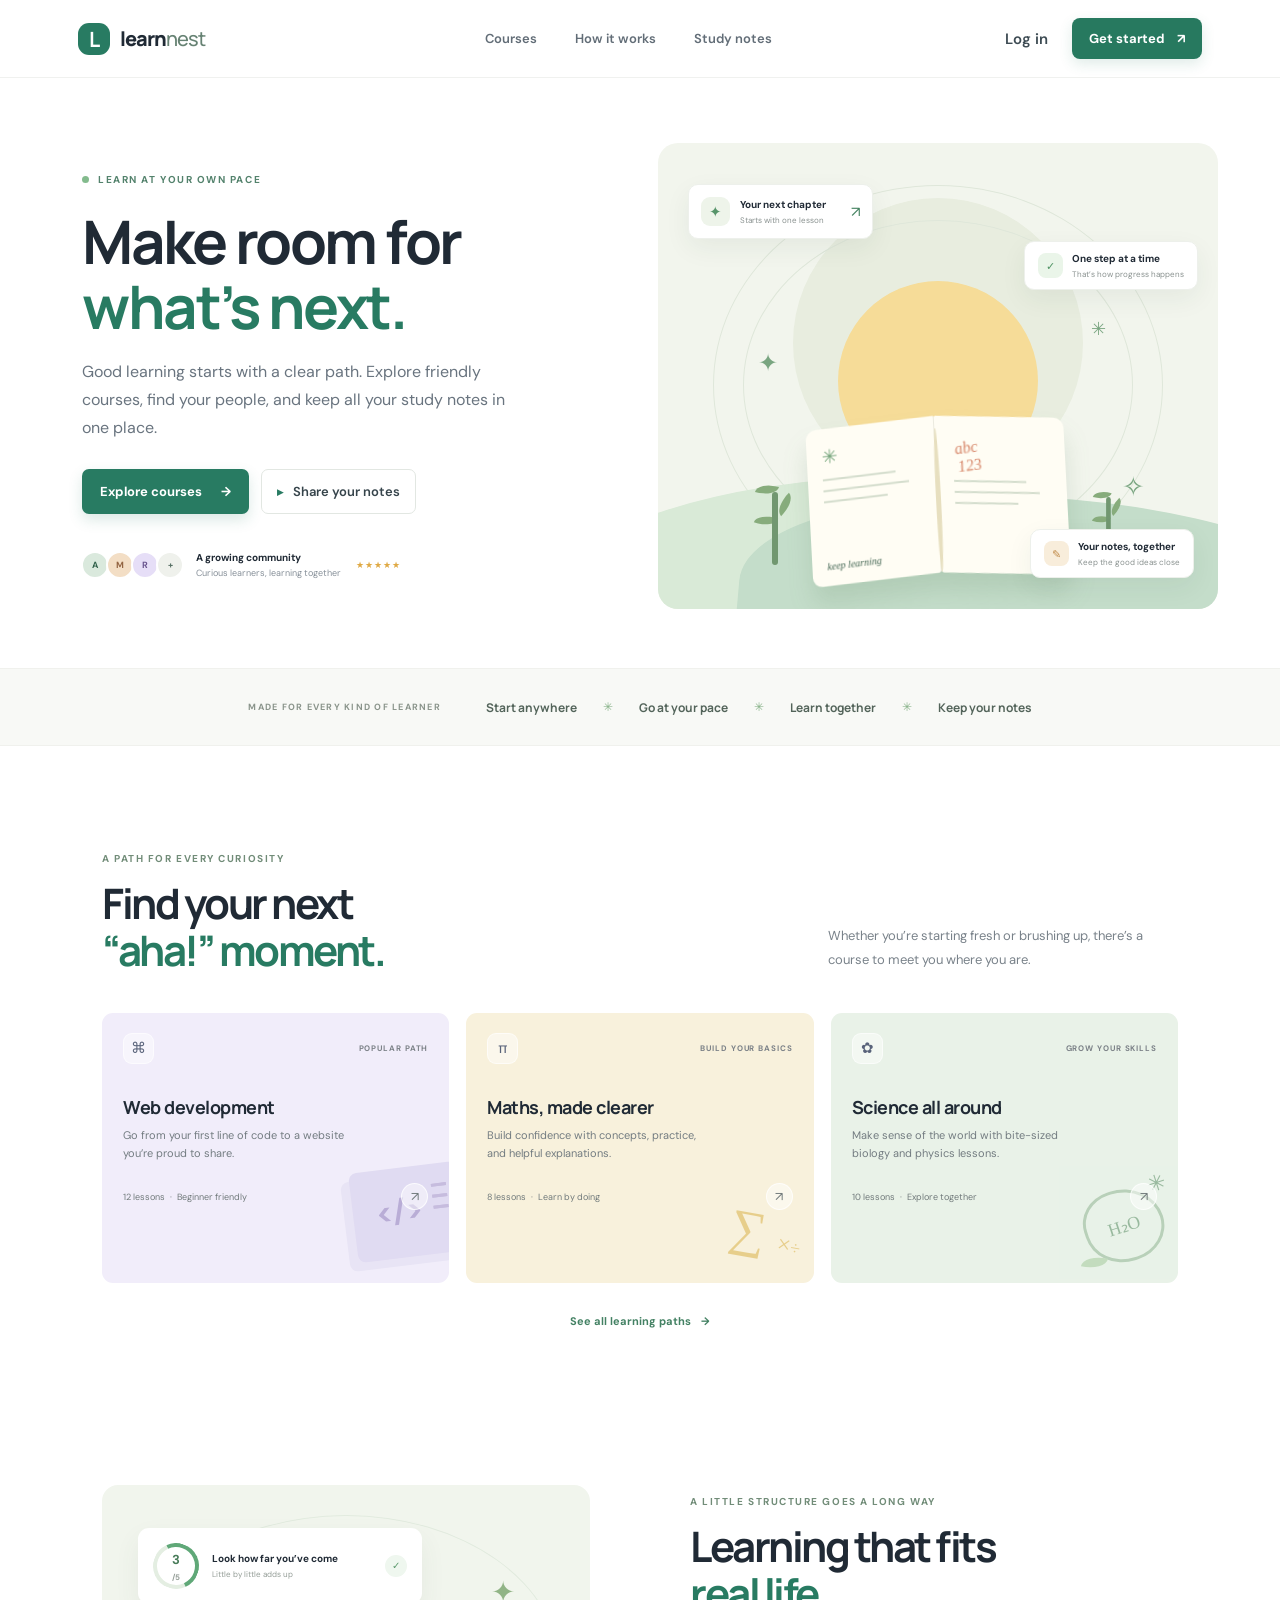
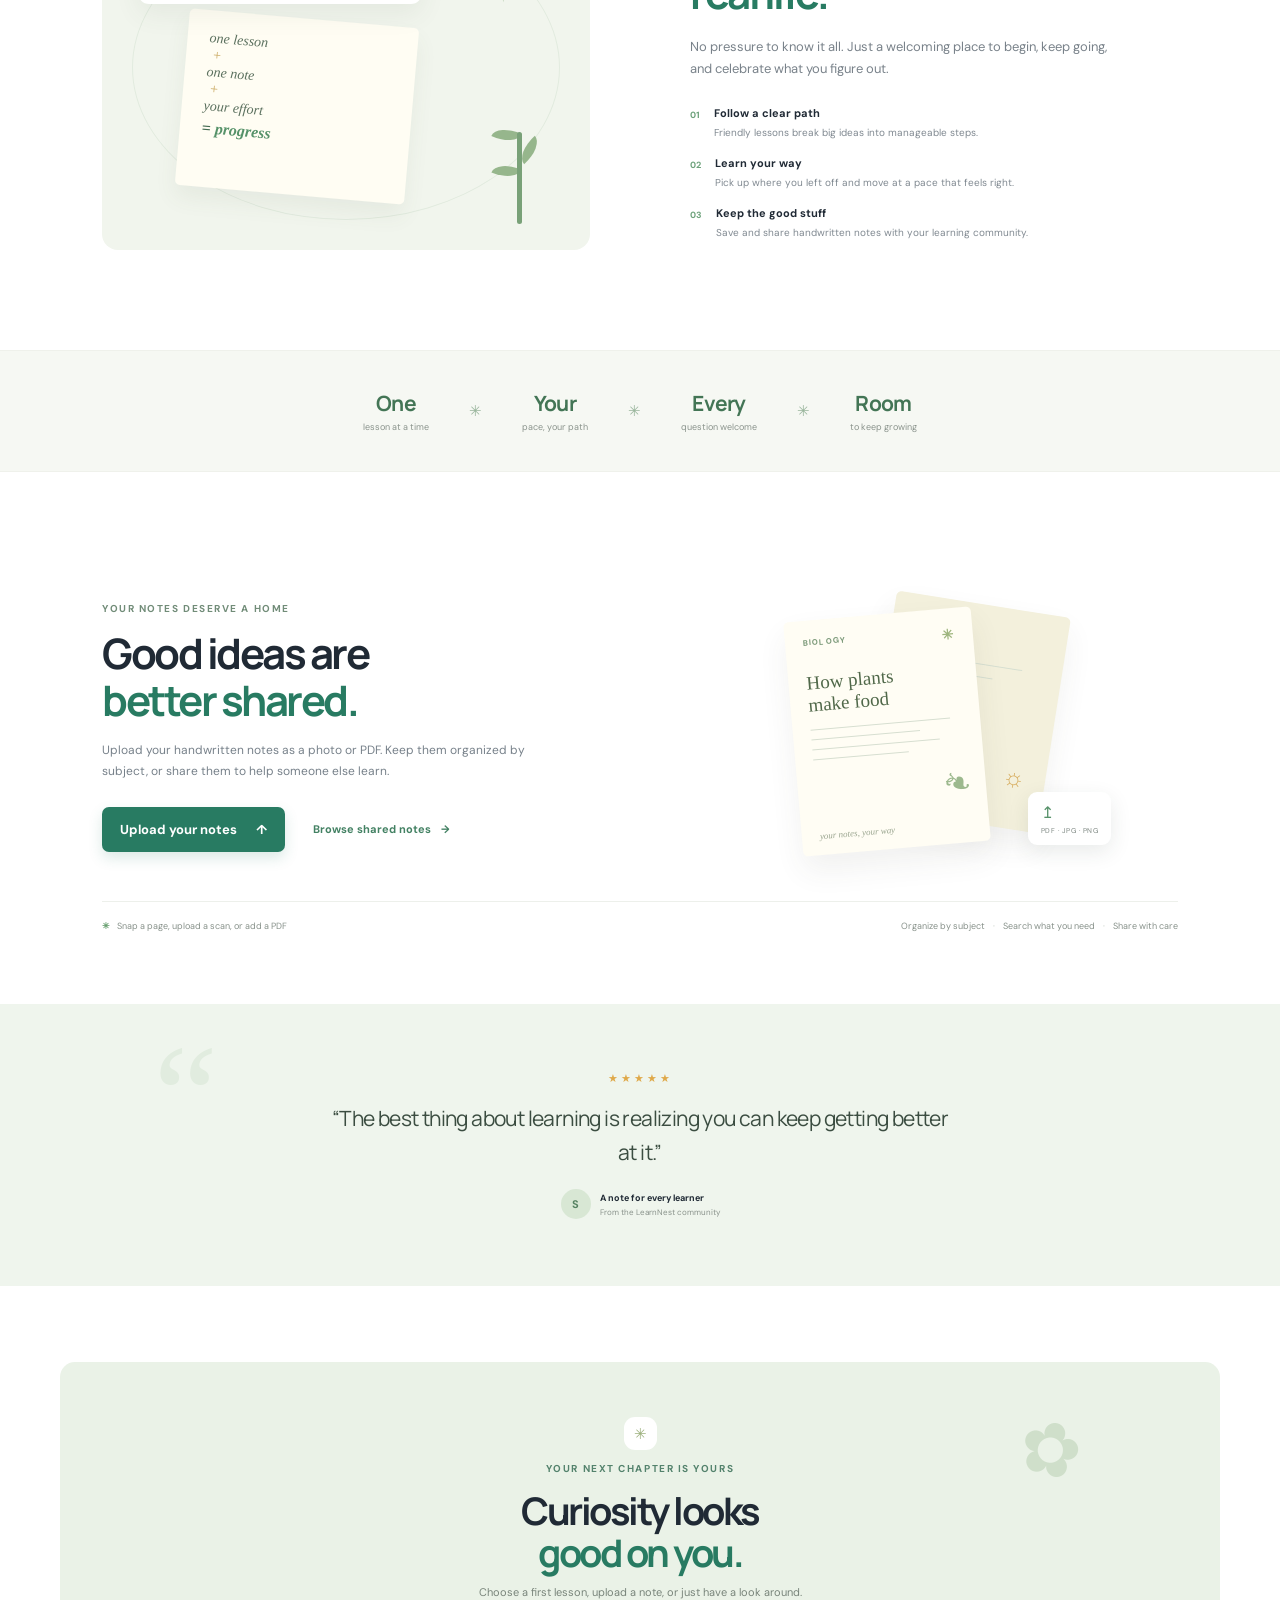
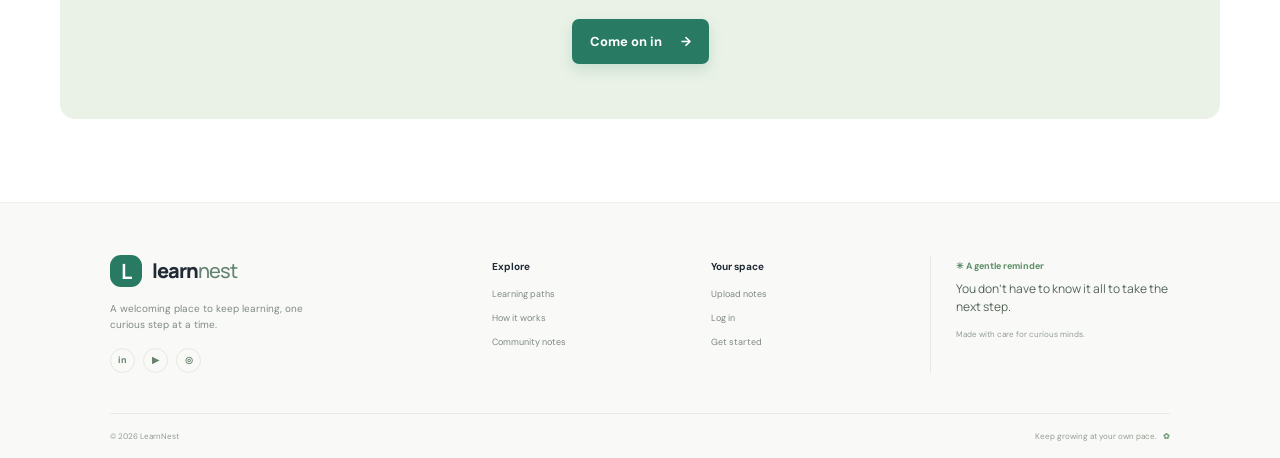
==== index.html @ e084e0d1 "Add index.html for LearnNest" ====
<!doctype html>
<html lang="en">
<head><meta charset="utf-8"><meta name="viewport" content="width=device-width, initial-scale=1"><meta name="theme-color" content="#ffffff"><title>LearnNest — Learn something new, every day</title><meta name="description" content="Explore courses, learn at your own pace, and share your handwritten study notes with LearnNest."><link rel="preconnect" href="https://fonts.googleapis.com"><link rel="preconnect" href="https://fonts.gstatic.com" crossorigin><link href="https://fonts.googleapis.com/css2?family=DM+Sans:wght@400;500;600;700&family=Manrope:wght@400;500;600;700;800&display=swap" rel="stylesheet"><link rel="stylesheet" href="styles.css"></head>
<body>
<header class="site-header"><a href="#home" class="brand"><span class="brand-mark">L</span><span>learn<span class="brand-light">nest</span></span></a><nav class="main-nav" id="mainNav"><a href="#courses">Courses</a><a href="#how">How it works</a><a href="#notes">Study notes</a></nav><div class="header-actions"><button class="login-button" id="loginButton">Log in</button><button class="small-primary" id="signupButton">Get started <span>↗</span></button><button class="menu-toggle" id="menuToggle" aria-label="Open navigation">☰</button></div></header>
<main id="home"><section class="hero"><div class="hero-copy"><div class="eyebrow"><span class="eyebrow-dot"></span> LEARN AT YOUR OWN PACE</div><h1>Make room for<br><span>what’s next.</span></h1><p class="hero-description">Good learning starts with a clear path. Explore friendly courses, find your people, and keep all your study notes in one place.</p><div class="hero-actions"><a href="#courses" class="primary-button">Explore courses <span>→</span></a><button class="outline-button" id="heroNotesButton"><span class="play-icon">▸</span> Share your notes</button></div><div class="hero-proof"><div class="avatar-stack"><span>A</span><span>M</span><span>R</span><span>+</span></div><div><b>A growing community</b><small>Curious learners, learning together</small></div><span class="proof-stars">★★★★★</span></div></div><div class="hero-visual"><div class="visual-glow"></div><div class="hero-orbit orbit-a"></div><div class="hero-orbit orbit-b"></div><div class="hero-caption"><span class="caption-icon">✦</span><span><b>Your next chapter</b><small>Starts with one lesson</small></span><i>↗</i></div><div class="floating-note note-top"><span class="note-check">✓</span><span><b>One step at a time</b><small>That’s how progress happens</small></span></div><div class="floating-note note-bottom"><span class="note-emoji">✎</span><span><b>Your notes, together</b><small>Keep the good ideas close</small></span></div><div class="hero-illustration"><div class="sun-disc"></div><div class="hill hill-back"></div><div class="hill hill-front"></div><div class="plant plant-left"><i></i><i></i><i></i><b></b></div><div class="plant plant-right"><i></i><i></i><i></i><b></b></div><div class="open-book"><div class="book-page left-page"><span class="book-mark">✳</span><i></i><i></i><i></i><small>keep learning</small></div><div class="book-page right-page"><span class="book-scribble">abc<br>123</span><i></i><i></i><i></i></div><div class="book-spine"></div></div><span class="sparkle sparkle-a">✦</span><span class="sparkle sparkle-b">✳</span><span class="sparkle sparkle-c">✧</span></div></div></section>
<section class="trust-strip"><span>MADE FOR EVERY KIND OF LEARNER</span><div><b>Start anywhere</b><i>✳</i><b>Go at your pace</b><i>✳</i><b>Learn together</b><i>✳</i><b>Keep your notes</b></div></section>
<section class="section courses-section" id="courses"><div class="section-intro"><div><div class="eyebrow section-eyebrow">A PATH FOR EVERY CURIOSITY</div><h2>Find your next<br><span>“aha!” moment.</span></h2></div><p>Whether you’re starting fresh or brushing up, there’s a course to meet you where you are.</p></div><div class="course-grid"><article class="course-card course-lilac"><div class="course-top"><span class="course-icon">⌘</span><span class="course-tag">POPULAR PATH</span></div><h3>Web development</h3><p>Go from your first line of code to a website you’re proud to share.</p><div class="course-bottom"><span>12 lessons <i>·</i> Beginner friendly</span><a href="#courses" data-course-open="web" aria-label="Open web development course">↗</a></div><div class="course-art art-code"><span>&lt;/&gt;</span><i></i><i></i></div></article><article class="course-card course-yellow"><div class="course-top"><span class="course-icon">π</span><span class="course-tag">BUILD YOUR BASICS</span></div><h3>Maths, made clearer</h3><p>Build confidence with concepts, practice, and helpful explanations.</p><div class="course-bottom"><span>8 lessons <i>·</i> Learn by doing</span><a href="#courses" data-course-open="math" aria-label="Open mathematics course">↗</a></div><div class="course-art art-math">∑ <span>×</span><i>÷</i></div></article><article class="course-card course-green"><div class="course-top"><span class="course-icon">✿</span><span class="course-tag">GROW YOUR SKILLS</span></div><h3>Science all around</h3><p>Make sense of the world with bite-sized biology and physics lessons.</p><div class="course-bottom"><span>10 lessons <i>·</i> Explore together</span><a href="#courses" data-course-open="science" aria-label="Open science course">↗</a></div><div class="course-art art-science"><span>H₂O</span><i>✳</i><b></b></div></article></div><div class="center-link"><a href="#notes">See all learning paths <span>→</span></a></div></section>
<section class="benefits-section" id="how"><div class="benefits-visual"><div class="benefit-card"><div class="progress-ring"><span>3<small>/5</small></span></div><div><b>Look how far you’ve come</b><small>Little by little adds up</small></div><span class="tiny-check">✓</span></div><div class="benefits-paper"><span>one lesson</span><i>+</i><span>one note</span><i>+</i><span>your effort</span><b>= <em>progress</em></b></div><span class="benefits-spark">✦</span><div class="benefits-plant"><i></i><i></i><i></i><b></b></div></div><div class="benefits-copy"><div class="eyebrow section-eyebrow">A LITTLE STRUCTURE GOES A LONG WAY</div><h2>Learning that fits<br><span>real life.</span></h2><p class="benefits-lede">No pressure to know it all. Just a welcoming place to begin, keep going, and celebrate what you figure out.</p><div class="benefit-list"><div><span>01</span><p><b>Follow a clear path</b><small>Friendly lessons break big ideas into manageable steps.</small></p></div><div><span>02</span><p><b>Learn your way</b><small>Pick up where you left off and move at a pace that feels right.</small></p></div><div><span>03</span><p><b>Keep the good stuff</b><small>Save and share handwritten notes with your learning community.</small></p></div></div></div></section>
<section class="stats-band"><div><strong>One</strong><span>lesson at a time</span></div><i>✳</i><div><strong>Your</strong><span>pace, your path</span></div><i>✳</i><div><strong>Every</strong><span>question welcome</span></div><i>✳</i><div><strong>Room</strong><span>to keep growing</span></div></section>
<section class="notes-section section" id="notes"><div class="notes-intro"><div><div class="eyebrow section-eyebrow">YOUR NOTES DESERVE A HOME</div><h2>Good ideas are<br><span>better shared.</span></h2><p>Upload your handwritten notes as a photo or PDF. Keep them organized by subject, or share them to help someone else learn.</p><div class="notes-actions"><button class="primary-button" id="uploadButton">Upload your notes <span>↑</span></button><button class="quiet-link" id="browseNotes">Browse shared notes <span>→</span></button></div></div><div class="notes-stack"><div class="paper paper-back"><span>physics</span><div class="scribble-lines"></div><span class="paper-doodle">☼</span></div><div class="paper paper-front"><span class="paper-subject">BIOLOGY <i>✳</i></span><h4>How plants<br>make food</h4><div class="handwritten-lines"><i></i><i></i><i></i><i></i></div><div class="leaf-doodle">❧</div><small>your notes, your way</small></div><span class="upload-badge">↥<small>PDF · JPG · PNG</small></span></div></div><div class="notes-bottom"><span><b>✳</b> Snap a page, upload a scan, or add a PDF</span><span>Organize by subject <i>·</i> Search what you need <i>·</i> Share with care</span></div></section>
<section class="quote-section"><div class="quote-stars">★★★★★</div><blockquote>“The best thing about learning is realizing you can keep getting better at it.”</blockquote><div class="quote-by"><span class="quote-avatar">S</span><span><b>A note for every learner</b><small>From the LearnNest community</small></span></div><span class="quote-decoration">“</span></section>
<section class="final-cta"><div class="cta-sun">✳</div><div class="eyebrow">YOUR NEXT CHAPTER IS YOURS</div><h2>Curiosity looks<br><span>good on you.</span></h2><p>Choose a first lesson, upload a note, or just have a look around.</p><button class="primary-button" id="ctaSignup">Come on in <span>→</span></button><div class="cta-doodle">✿</div></section></main>
<footer class="site-footer"><div class="footer-main"><div class="footer-brand"><a href="#home" class="brand"><span class="brand-mark">L</span><span>learn<span class="brand-light">nest</span></span></a><p>A welcoming place to keep learning, one curious step at a time.</p><div class="social-row"><a href="#home">in</a><a href="#home">▶</a><a href="#home">◎</a></div></div><div class="footer-col"><b>Explore</b><a href="#courses">Learning paths</a><a href="#how">How it works</a><a href="#notes">Community notes</a></div><div class="footer-col"><b>Your space</b><a href="#notes" id="footerUpload">Upload notes</a><a href="#notes" id="footerLogin">Log in</a><a href="#courses">Get started</a></div><div class="footer-col footer-note"><span>✳ A gentle reminder</span><p>You don’t have to know it all to take the next step.</p><small>Made with care for curious minds.</small></div></div><div class="footer-bottom"><span>© 2026 LearnNest</span><span>Keep growing at your own pace. <b>✿</b></span></div></footer>
<div class="modal-backdrop hidden" id="modalBackdrop"><section class="modal" role="dialog" aria-modal="true" aria-labelledby="modalTitle"><button class="modal-close" id="modalClose" aria-label="Close">×</button><div id="modalBody"></div></section></div><div class="toast" id="toast" role="status"></div><input type="file" id="fileInput" accept="image/*,.pdf" multiple hidden><script src="config.js"></script><script type="module" src="app.js"></script>
</body></html>
---- styles.css ----
:root{--ink:#202a35;--muted:#6f7984;--green:#287b62;--green-dark:#1e614d;--mint:#e5f2e8;--paper:#f7f8f4;--line:#e9ece7;--lilac:#f0edfb;--yellow:#faf2d7;--font:'DM Sans',sans-serif;--display:'Manrope',sans-serif}*{box-sizing:border-box}html{scroll-behavior:smooth}body{margin:0;background:#fff;color:var(--ink);font-family:var(--font);font-size:15px;-webkit-font-smoothing:antialiased}button,a{font:inherit}button{cursor:pointer}a{color:inherit;text-decoration:none}.site-header{height:78px;display:flex;align-items:center;justify-content:space-between;padding:0 max(6.1vw,28px);border-bottom:1px solid #f0f1ef;background:#fff;position:sticky;top:0;z-index:20}.brand{display:inline-flex;align-items:center;gap:10px;font-family:var(--display);font-size:20px;font-weight:800;letter-spacing:-1px}.brand-mark{height:32px;width:32px;border-radius:11px;background:#287b62;color:#fff;display:grid;place-items:center;font-size:21px;font-weight:700}.brand-light{font-weight:500;color:#668273}.main-nav{display:flex;align-items:center;gap:38px;margin-left:58px}.main-nav a{font-size:13px;font-weight:600;color:#626d77;transition:.2s}.main-nav a:hover{color:var(--green)}.header-actions{display:flex;gap:12px;align-items:center}.login-button,.quiet-link{border:0;background:transparent;color:#3d4b53;font-weight:600;padding:10px 12px}.small-primary{border:0;border-radius:8px;background:#27795f;color:white;padding:12px 17px;font-size:13px;font-weight:700;box-shadow:0 5px 14px #24795f24}.small-primary span{margin-left:9px}.menu-toggle{display:none;border:0;background:none;font-size:22px;color:var(--ink)}.hero{max-width:1240px;margin:auto;min-height:590px;display:grid;grid-template-columns:1fr 1fr;align-items:center;padding:62px 42px 56px;gap:35px}.hero-copy{padding-left:20px}.eyebrow{font-size:10px;letter-spacing:1.55px;font-weight:700;color:#53826c;display:flex;align-items:center;gap:9px}.eyebrow-dot{width:7px;height:7px;background:#83bb8d;border-radius:50%}h1,h2,h3,h4,p{margin-top:0}h1,h2{font-family:var(--display);letter-spacing:-2.5px}h1{font-size:60px;line-height:1.08;font-weight:700;margin:23px 0 20px}h1 span,h2 span{color:var(--green)}.hero-description{max-width:440px;font-size:16px;line-height:1.75;color:#69747f;margin-bottom:27px}.hero-actions{display:flex;gap:12px;align-items:center}.primary-button{display:inline-flex;align-items:center;justify-content:center;gap:19px;border:0;border-radius:7px;padding:14px 18px;background:var(--green);color:white;font-size:13px;font-weight:700;box-shadow:0 6px 14px #287b622b;transition:.2s}.primary-button:hover,.small-primary:hover{background:var(--green-dark);transform:translateY(-1px)}.outline-button{display:inline-flex;align-items:center;gap:10px;padding:13px 15px;border-radius:7px;border:1px solid #e2e7e2;background:#fff;color:#36444b;font-size:13px;font-weight:600}.play-icon{font-size:12px;color:var(--green)}.hero-proof{display:flex;align-items:center;gap:12px;margin-top:37px}.avatar-stack{display:flex;padding-left:2px}.avatar-stack span{height:28px;width:28px;border-radius:50%;border:2px solid white;background:#dae9dd;color:#32624c;display:grid;place-items:center;margin-left:-3px;font-weight:700;font-size:9px}.avatar-stack span:nth-child(2){background:#f3dec5;color:#936442}.avatar-stack span:nth-child(3){background:#e6def7;color:#69548e}.avatar-stack span:nth-child(4){background:#eff1ec;color:#587165}.hero-proof b,.hero-proof small{display:block}.hero-proof b{font-size:10px}.hero-proof small{font-size:9px;color:#879099;margin-top:3px}.proof-stars{font-size:9px;letter-spacing:1px;color:#dfa944;margin-left:3px}.hero-visual{position:relative;height:466px;border-radius:20px;background:#f2f5ed;overflow:hidden}.visual-glow{position:absolute;width:290px;height:290px;border-radius:50%;background:#e8eddf;top:55px;left:50%;transform:translateX(-50%)}.hero-orbit{position:absolute;border:1px solid #dfe7da;border-radius:50%;left:50%;top:52%;transform:translate(-50%,-50%)}.orbit-a{width:390px;height:330px}.orbit-b{width:450px;height:400px}.hero-illustration{position:absolute;left:0;right:0;bottom:0;height:350px;overflow:hidden}.sun-disc{position:absolute;top:22px;left:calc(50% - 100px);height:200px;width:200px;border-radius:50%;background:#f6dc98}.hill{position:absolute;bottom:-110px;border-radius:50% 50% 0 0}.hill-back{height:240px;width:630px;left:-130px;background:#d9ead7;transform:rotate(-4deg)}.hill-front{height:220px;width:650px;right:-170px;background:#c4ddca;transform:rotate(5deg)}.open-book{position:absolute;left:50%;bottom:32px;transform:translateX(-50%) rotate(-3deg);height:157px;width:258px;display:flex;filter:drop-shadow(0 18px 12px #476b4425)}.book-page{position:relative;width:50%;height:100%;background:#fffdf4;padding:16px 15px;color:#416451}.left-page{border-radius:10px 2px 3px 10px;transform:skewY(-4deg);border-right:1px solid #ebeadf}.right-page{border-radius:2px 10px 10px 3px;transform:skewY(4deg);padding-left:17px}.book-mark{font-size:19px;color:#76a57c}.book-page i{display:block;height:2px;width:74%;background:#d4ddcd;margin:9px 0}.book-page i:nth-of-type(2){width:88%}.book-page i:nth-of-type(3){width:65%}.book-page small{position:absolute;bottom:14px;font-family:Georgia,serif;font-style:italic;font-size:10px}.book-spine{position:absolute;height:144px;width:5px;background:#e7dfbf;left:calc(50% - 2px);top:8px;border-radius:50%}.book-scribble{font-family:Georgia,serif;font-size:16px;font-style:italic;line-height:1.15;color:#d58264;display:block;transform:rotate(-8deg);margin:2px 0 8px 3px}.sparkle{position:absolute;color:#79a580}.sparkle-a{top:88px;left:18%;font-size:24px}.sparkle-b{top:58px;right:20%;font-size:18px}.sparkle-c{top:210px;right:13%;font-size:27px}.plant{position:absolute;bottom:44px;width:60px;height:100px}.plant-left{left:16%}.plant-right{right:14%;transform:scale(.78)}.plant b{position:absolute;bottom:0;left:25px;width:6px;height:73px;background:#719770;border-radius:8px}.plant i{position:absolute;width:22px;height:11px;border-radius:100% 0 100% 0;background:#87ac7c;left:8px;bottom:39px;transform:rotate(18deg)}.plant i:nth-child(2){left:27px;bottom:55px;transform:rotate(-45deg)}.plant i:nth-child(3){left:9px;bottom:70px;transform:rotate(15deg)}.hero-caption,.floating-note{position:absolute;background:#fff;border:1px solid #edf0eb;box-shadow:0 9px 26px #263f3310;border-radius:10px;z-index:2;display:flex;align-items:center}.hero-caption{top:41px;left:30px;padding:12px;gap:10px}.caption-icon{height:29px;width:29px;border-radius:9px;display:grid;place-items:center;background:#eef4ea;color:#57946a}.hero-caption b,.hero-caption small,.floating-note b,.floating-note small{display:block}.hero-caption b,.floating-note b{font-size:10px}.hero-caption small,.floating-note small{font-size:8px;color:#89918f;margin-top:4px}.hero-caption>i{font-style:normal;color:#43815f;margin-left:15px}.floating-note{padding:10px 13px;gap:9px}.note-top{right:20px;top:98px}.note-bottom{bottom:31px;right:24px}.note-check,.note-emoji{height:25px;width:25px;border-radius:8px;display:grid;place-items:center;background:#eaf5e9;color:#4f9364;font-size:11px}.note-emoji{background:#f8eddb;color:#c08a48}.trust-strip{min-height:78px;background:#f8f9f6;border-top:1px solid #f0f1ed;border-bottom:1px solid #f0f1ed;display:flex;align-items:center;justify-content:center;gap:45px;padding:16px 20px}.trust-strip>span{font-size:9px;letter-spacing:1.25px;color:#8a948b;font-weight:700}.trust-strip>div{display:flex;align-items:center;gap:26px}.trust-strip b{font-family:var(--display);font-size:12px;color:#53645a}.trust-strip i{font-style:normal;color:#89b38a;font-size:12px}.section{max-width:1160px;margin:auto;padding:104px 42px}.courses-section{padding-top:106px;padding-bottom:105px}.section-intro{display:flex;align-items:flex-end;justify-content:space-between;margin-bottom:38px}.section-eyebrow{color:#718c78}.section-intro h2,.benefits-copy h2,.notes-intro h2{font-size:42px;line-height:1.13;margin:15px 0 0}.section-intro>p{max-width:350px;margin:0 0 4px;color:#79828a;font-size:13px;line-height:1.8}.course-grid{display:grid;grid-template-columns:repeat(3,1fr);gap:17px}.course-card{position:relative;overflow:hidden;min-height:270px;border-radius:11px;padding:20px 21px;isolation:isolate}.course-lilac{background:#f1edfa}.course-yellow{background:#f8f1dc}.course-green{background:#e9f2e8}.course-top,.course-bottom{position:relative;z-index:2;display:flex;align-items:center;justify-content:space-between}.course-icon{height:31px;width:31px;border:1px solid #ffffff9c;border-radius:9px;background:#ffffff72;display:grid;place-items:center;font-size:15px;color:#59637a}.course-tag{font-size:8px;letter-spacing:.9px;font-weight:700;color:#7b8187}.course-card h3{position:relative;z-index:2;font-family:var(--display);font-size:18px;margin:31px 0 8px;letter-spacing:-.5px}.course-card>p{position:relative;z-index:2;font-size:11px;line-height:1.6;color:#737c81;max-width:230px;margin-bottom:21px}.course-bottom{font-size:9px;color:#717a7b}.course-bottom i{font-style:normal;margin:0 3px}.course-bottom a{height:27px;width:27px;border:1px solid #ffffffc2;border-radius:50%;display:grid;place-items:center;background:#ffffff7a;font-size:13px}.course-art{position:absolute;z-index:1;opacity:.65;pointer-events:none}.art-code{right:-12px;bottom:26px;height:90px;width:108px;border-radius:8px;background:#d8d2ee;transform:rotate(-7deg);box-shadow:-9px 8px #e4dff3}.art-code span{position:absolute;top:23px;left:23px;font-size:30px;font-weight:700;color:#9b8ac4}.art-code i{position:absolute;top:20px;right:12px;width:15px;height:3px;background:#b0a2d0;box-shadow:0 11px #b0a2d0,0 22px #b0a2d0}.art-math{right:11px;bottom:22px;font-family:Georgia,serif;font-size:51px;color:#dfbc61;transform:rotate(10deg)}.art-math span{font-size:24px}.art-math i{font-size:18px;font-style:normal}.art-science{right:14px;bottom:21px;height:73px;width:80px;border:3px solid #9fbea0;border-radius:44% 56% 48% 52%;display:grid;place-items:center;color:#6e9a77;transform:rotate(-18deg)}.art-science span{font-family:Georgia,serif;font-size:18px}.art-science i{position:absolute;font-style:normal;right:-16px;top:-11px;font-size:22px}.art-science b{position:absolute;left:-15px;bottom:1px;width:25px;height:13px;border-radius:100% 0;background:#afd0a8;transform:rotate(30deg)}.center-link{text-align:center;margin-top:27px}.center-link a,.quiet-link{font-size:11px;color:#438163;font-weight:700}.center-link a span,.quiet-link span{padding-left:7px}.benefits-section{max-width:1160px;margin:0 auto;padding:50px 42px 100px;display:grid;grid-template-columns:1fr 1fr;align-items:center;gap:100px}.benefits-visual{height:365px;border-radius:16px;background:#f1f5ed;position:relative;overflow:hidden}.benefits-visual:before{content:'';position:absolute;inset:30px;border:1px solid #e2ebdf;border-radius:50%}.benefits-card{position:absolute}.benefit-card{position:absolute;z-index:2;left:36px;top:43px;width:284px;background:white;border-radius:11px;box-shadow:0 11px 26px #425b4412;display:flex;align-items:center;padding:15px;gap:13px}.progress-ring{width:46px;height:46px;border-radius:50%;border:4px solid #e4eee2;border-top-color:#60a878;border-right-color:#60a878;display:grid;place-items:center;color:#477b58;font-size:13px;font-weight:700;transform:rotate(20deg)}.progress-ring span{transform:rotate(-20deg)}.progress-ring small{font-size:8px;color:#9aa79c}.benefit-card b,.benefit-card small{display:block}.benefit-card b{font-size:10px}.benefit-card small{font-size:8px;color:#949d97;margin-top:4px}.tiny-check{margin-left:auto;color:#5c9a6d;background:#eff7ef;border-radius:50%;width:22px;height:22px;display:grid;place-items:center;font-size:10px}.benefits-paper{position:absolute;z-index:1;left:80px;top:133px;width:230px;height:177px;background:#fffdf3;box-shadow:0 12px 22px #52644412;border-radius:5px;padding:20px 22px;transform:rotate(5deg);display:flex;flex-direction:column;color:#5b705e;font-family:Georgia,serif;font-style:italic;font-size:14px}.benefits-paper i{font-style:normal;color:#c7a459;margin:1px 0 1px 5px}.benefits-paper b{margin-top:5px;font-size:16px;color:#416950}.benefits-paper em{color:#569269}.benefits-spark{position:absolute;right:75px;top:88px;font-size:29px;color:#91b486}.benefits-plant{position:absolute;right:47px;bottom:26px;width:50px;height:108px}.benefits-plant b{position:absolute;bottom:0;left:24px;width:5px;height:92px;background:#79a178;border-radius:5px}.benefits-plant i{position:absolute;bottom:46px;left:0;width:27px;height:14px;border-radius:100% 0;background:#96b68c;transform:rotate(22deg)}.benefits-plant i:nth-child(2){left:23px;bottom:67px;transform:rotate(-42deg)}.benefits-plant i:nth-child(3){left:0;bottom:82px;transform:rotate(24deg)}.benefits-copy h2{margin-top:15px}.benefits-lede{color:#79828a;line-height:1.75;font-size:13px;max-width:440px;margin:18px 0 25px}.benefit-list{display:grid;gap:16px}.benefit-list>div{display:flex;gap:14px;align-items:flex-start}.benefit-list>div>span{font-size:9px;color:#6ca17a;font-weight:700;padding-top:3px}.benefit-list p{margin:0}.benefit-list b,.benefit-list small{display:block}.benefit-list b{font-size:11px}.benefit-list small{font-size:10px;color:#808991;margin-top:5px;line-height:1.5}.stats-band{background:#f6f8f3;display:flex;justify-content:center;align-items:center;gap:40px;min-height:122px;border-top:1px solid #eff1eb;border-bottom:1px solid #eff1eb}.stats-band div{text-align:center}.stats-band strong,.stats-band span{display:block}.stats-band strong{font-family:var(--display);font-size:21px;letter-spacing:-.7px;color:#437555}.stats-band span{font-size:9px;color:#8a938c;margin-top:4px}.stats-band>i{font-style:normal;color:#97b49a;font-size:15px}.notes-section{max-width:1160px;margin:auto;padding:105px 42px 72px}.notes-intro{display:grid;grid-template-columns:1fr 1fr;align-items:center;gap:50px}.notes-intro h2{margin:15px 0 15px}.notes-intro p{font-size:12px;line-height:1.8;color:#77818a;max-width:430px}.notes-actions{display:flex;align-items:center;gap:16px;margin-top:24px}.notes-stack{height:300px;position:relative;display:flex;align-items:center;justify-content:center}.paper{position:absolute;border-radius:5px;box-shadow:0 15px 30px #45493113}.paper-back{height:218px;width:176px;background:#f3f0dc;right:24%;top:26px;transform:rotate(9deg);padding:20px;color:#7a826a;font-family:Georgia,serif;font-size:12px}.paper-front{height:235px;width:188px;background:#fffdf4;left:25%;top:37px;transform:rotate(-5deg);padding:17px 18px;color:#465f4d}.paper-subject{display:flex;justify-content:space-between;font-size:8px;letter-spacing:1.1px;font-family:var(--font);font-weight:700;color:#7a9878}.paper-subject i{font-style:normal;color:#9eb57e;font-size:14px}.paper-front h4{font-family:Georgia,serif;font-size:19px;font-weight:400;line-height:1.15;margin:17px 0 13px;color:#506849}.handwritten-lines i,.scribble-lines:before,.scribble-lines:after{display:block;height:1px;background:#d7dfd1;margin:9px 0;width:92%}.handwritten-lines i:nth-child(2){width:72%}.handwritten-lines i:nth-child(3){width:84%}.handwritten-lines i:nth-child(4){width:63%}.leaf-doodle{position:absolute;right:14px;bottom:41px;font-family:Georgia,serif;color:#9db98e;font-size:34px;transform:rotate(20deg)}.paper-front small{position:absolute;bottom:14px;font-family:Georgia,serif;font-style:italic;color:#9aa58f;font-size:9px}.paper-back span{font-style:italic}.scribble-lines{margin-top:24px}.scribble-lines:before,.scribble-lines:after{content:'';width:85%;margin:12px 0}.scribble-lines:after{width:65%}.paper-doodle{position:absolute;right:20px;bottom:37px;color:#d7ad5f;font-size:25px}.upload-badge{position:absolute;z-index:3;right:13%;bottom:32px;padding:10px 13px;background:white;border-radius:9px;box-shadow:0 7px 21px #293a2f1a;color:#57926a;font-size:16px}.upload-badge small{display:block;font-size:7px;color:#7c8680;letter-spacing:.5px;margin-top:3px}.notes-bottom{margin-top:24px;padding-top:18px;border-top:1px solid #edf0eb;display:flex;justify-content:space-between;align-items:center;color:#87918a;font-size:9px}.notes-bottom b{color:#69a071;margin-right:5px}.notes-bottom i{font-style:normal;margin:0 6px;color:#b8c0b8}.quote-section{position:relative;background:#eff5ed;padding:67px 24px;text-align:center;overflow:hidden}.quote-stars{font-size:11px;letter-spacing:3px;color:#dfa94a}.quote-section blockquote{font-family:var(--display);font-size:21px;letter-spacing:-.6px;line-height:1.6;max-width:620px;margin:17px auto 20px;color:#3b4d41}.quote-by{display:flex;justify-content:center;align-items:center;gap:9px;text-align:left}.quote-avatar{height:30px;width:30px;border-radius:50%;background:#d8e7d4;color:#548160;display:grid;place-items:center;font-weight:700;font-size:11px}.quote-by b,.quote-by small{display:block}.quote-by b{font-size:9px}.quote-by small{font-size:8px;color:#89928b;margin-top:3px}.quote-decoration{position:absolute;font-family:Georgia,serif;left:12%;top:19px;font-size:145px;line-height:1;color:#e1ecdf}.final-cta{position:relative;max-width:1160px;margin:76px auto 83px;min-height:325px;border-radius:15px;background:#eaf2e7;text-align:center;padding:55px 20px;overflow:hidden}.final-cta .eyebrow{justify-content:center}.cta-sun{margin:0 auto 12px;height:33px;width:33px;border-radius:11px;background:#fff;color:#9baf7b;display:grid;place-items:center}.final-cta h2{font-size:38px;line-height:1.1;margin:15px 0 11px}.final-cta p{font-size:11px;color:#78847a;margin-bottom:20px}.cta-doodle{position:absolute;right:12%;top:40px;font-size:74px;color:#cfdfca;transform:rotate(15deg)}.site-footer{background:#f9faf7;padding:52px max(8vw,38px) 0;border-top:1px solid #eff1ed}.footer-main{max-width:1060px;margin:0 auto 40px;display:grid;grid-template-columns:1.5fr .75fr .75fr 1.1fr;gap:55px}.footer-brand p{max-width:215px;margin:14px 0;color:#808a85;font-size:10px;line-height:1.65}.social-row{display:flex;gap:8px}.social-row a{height:25px;width:25px;border:1px solid #e4e9e1;border-radius:50%;display:grid;place-items:center;color:#66826b;font-weight:700;font-size:9px}.footer-col{display:flex;flex-direction:column;gap:12px;padding-top:5px}.footer-col b{font-size:10px;margin-bottom:3px}.footer-col a{font-size:9px;color:#7f8882}.footer-col a:hover{color:var(--green)}.footer-note{border-left:1px solid #e6ebe3;padding-left:25px;gap:8px}.footer-note>span{font-size:9px;color:#5b8d67;font-weight:700}.footer-note p{font-family:var(--display);font-size:12px;line-height:1.55;margin:0;color:#54645a}.footer-note small{font-size:8px;color:#939c93;margin-top:4px}.footer-bottom{max-width:1060px;margin:auto;border-top:1px solid #e9ece6;padding:17px 0;display:flex;justify-content:space-between;color:#929b93;font-size:8px}.footer-bottom b{color:#71a178;margin-left:4px}.modal-backdrop{position:fixed;inset:0;z-index:50;background:#17241db5;display:grid;place-items:center;padding:20px}.hidden{display:none!important}.modal{position:relative;background:white;border-radius:14px;width:min(100%,470px);padding:35px 36px 30px;box-shadow:0 24px 70px #09130d40;max-height:90vh;overflow:auto}.modal-close{position:absolute;right:15px;top:12px;border:0;background:#f3f5f1;height:30px;width:30px;border-radius:50%;font-size:20px;color:#647067}.modal-kicker{font-size:9px;color:#55906b;letter-spacing:1.2px;font-weight:700}.modal h2{font-family:var(--display);font-size:27px;letter-spacing:-1px;margin:11px 0}.modal-copy{font-size:11px;line-height:1.6;color:#7a847c;margin-bottom:20px}.form-field{display:block;margin:13px 0}.form-field span{display:block;font-size:10px;font-weight:700;margin-bottom:6px}.form-field input,.form-field select,.form-field textarea{width:100%;border:1px solid #e2e8e1;border-radius:7px;padding:11px 12px;font:inherit;font-size:12px;outline:none;background:#fff}.form-field input:focus,.form-field select:focus,.form-field textarea:focus{border-color:#78aa82;box-shadow:0 0 0 3px #dff0e2}.modal-submit{width:100%;margin-top:10px}.modal-switch{font-size:10px;color:#7e8980;text-align:center;margin:17px 0 0}.modal-switch button{border:0;background:none;color:var(--green);font-weight:700}.form-note{font-size:9px;line-height:1.5;color:#929b92;text-align:center;margin:13px 0 0}.upload-drop{padding:22px 14px;border:1px dashed #a9c8ae;border-radius:9px;background:#f7faf5;text-align:center;margin:14px 0}.upload-drop strong,.upload-drop small{display:block}.upload-drop strong{font-size:11px}.upload-drop small{font-size:9px;color:#89938b;margin-top:5px}.upload-drop button{margin-top:12px;border:0;background:#e7f1e6;color:#4f855c;border-radius:6px;padding:8px 11px;font-size:10px;font-weight:700}.toast{position:fixed;z-index:70;bottom:25px;left:50%;transform:translate(-50%,15px);opacity:0;pointer-events:none;background:#263a30;color:white;padding:12px 18px;border-radius:8px;font-size:11px;box-shadow:0 8px 24px #0002;transition:.25s}.toast.show{opacity:1;transform:translate(-50%,0)}.file-list{font-size:10px;line-height:1.7;color:#54765d;text-align:left;margin-top:9px}.fine-print{font-size:9px;color:#89938b;line-height:1.5}@media(max-width:900px){.site-header{padding:0 25px}.main-nav{gap:21px;margin-left:10px}.hero{padding:50px 28px;gap:15px;min-height:530px}.hero-copy{padding-left:0}h1{font-size:51px}.hero-visual{height:405px}.section,.notes-section{padding-left:28px;padding-right:28px}.benefits-section{padding-left:28px;padding-right:28px;gap:45px}.course-card{padding:17px;min-height:286px}.footer-main{gap:30px}.final-cta{margin-left:25px;margin-right:25px}}@media(max-width:680px){.site-header{height:65px;padding:0 18px}.brand{font-size:18px}.brand-mark{height:29px;width:29px}.main-nav{display:none;position:absolute;top:64px;left:0;right:0;background:white;padding:14px 20px 20px;box-shadow:0 12px 20px #10201010;margin:0;flex-direction:column;align-items:flex-start;gap:18px}.main-nav.open{display:flex}.header-actions{gap:6px}.login-button{font-size:12px;padding:8px}.small-primary{padding:10px 11px;font-size:11px}.menu-toggle{display:block;font-size:18px;margin-left:4px}.hero{display:flex;flex-direction:column;align-items:stretch;padding:49px 22px 32px;gap:30px}.hero-copy{padding:0}.eyebrow{font-size:9px}h1{font-size:48px;margin:19px 0 14px}.hero-description{font-size:14px;line-height:1.7}.hero-proof{margin-top:24px}.hero-visual{height:360px}.hero-caption{left:12px;top:17px}.note-top{right:10px;top:77px}.note-bottom{right:10px;bottom:18px}.hero-illustration{height:280px}.open-book{transform:translateX(-50%) rotate(-3deg) scale(.83);bottom:20px}.plant-left{left:9%}.plant-right{right:8%}.visual-glow{width:210px;height:210px;top:30px}.hero-orbit{top:47%}.orbit-a{width:300px;height:280px}.orbit-b{width:350px;height:340px}.trust-strip{display:block;text-align:center;padding:19px 10px}.trust-strip>span{display:block;margin-bottom:13px}.trust-strip>div{gap:8px;justify-content:center;flex-wrap:wrap}.trust-strip b{font-size:10px}.trust-strip i{font-size:9px}.section-intro{display:block}.section-intro h2,.benefits-copy h2,.notes-intro h2{font-size:36px}.section-intro>p{margin-top:15px}.courses-section{padding-top:72px;padding-bottom:68px}.course-grid{grid-template-columns:1fr;gap:12px}.course-card{min-height:246px;padding:20px}.course-card h3{margin-top:25px}.course-card>p{max-width:250px}.benefits-section{display:flex;flex-direction:column-reverse;gap:28px;padding:15px 22px 68px;align-items:stretch}.benefits-visual{height:310px}.benefit-card{left:20px;top:27px;width:270px}.benefits-paper{left:45px;top:115px;transform:rotate(5deg) scale(.9);transform-origin:top left}.benefits-plant{right:22px}.benefits-spark{right:45px}.stats-band{min-height:160px;flex-wrap:wrap;gap:16px 22px;padding:22px 12px}.stats-band div{min-width:90px}.stats-band strong{font-size:17px}.stats-band>i{font-size:10px}.notes-section{padding:72px 22px 53px}.notes-intro{grid-template-columns:1fr;gap:12px}.notes-intro p{font-size:12px}.notes-stack{height:275px}.paper-front{left:25%;top:28px}.paper-back{right:22%;top:16px}.upload-badge{right:9%;bottom:22px}.notes-bottom{display:block;line-height:2}.notes-bottom>span{display:block}.quote-section{padding:53px 22px}.quote-section blockquote{font-size:18px}.quote-decoration{left:3%;font-size:100px}.final-cta{margin:45px 17px 55px;padding:47px 15px;min-height:300px}.final-cta h2{font-size:34px}.cta-doodle{right:5%;top:22px;font-size:45px;opacity:.7}.site-footer{padding:39px 23px 0}.footer-main{grid-template-columns:1fr 1fr;gap:30px 20px}.footer-brand{grid-column:1/-1}.footer-note{padding-left:16px}.footer-bottom{gap:12px;line-height:1.5}.footer-bottom span:last-child{text-align:right}.modal{padding:32px 23px 24px}.hero-actions{gap:8px}.primary-button,.outline-button{padding:13px 12px;font-size:12px}.proof-stars{margin-left:auto}}@media(prefers-reduced-motion:reduce){html{scroll-behavior:auto}*,*:before,*:after{transition:none!important}}
.share-option{display:flex;gap:10px;align-items:flex-start;padding:12px;border-radius:8px;background:#f7f9f5;margin:15px 0}.share-option input{margin:2px 0 0;accent-color:#287b62}.share-option b,.share-option small{display:block}.share-option b{font-size:10px}.share-option small{font-size:9px;color:#839087;line-height:1.5;margin-top:4px}.upload-drop.dragging{background:#edf6ed;border-color:#57936a}.saved-notes-list{display:grid;gap:8px;max-height:300px;overflow:auto}.saved-note{display:flex;align-items:center;gap:11px;padding:10px;border:1px solid #edf0eb;border-radius:8px}.saved-note-icon{width:35px;height:35px;border-radius:9px;background:#edf4ea;display:grid;place-items:center;color:#568462;font-size:11px;font-weight:700}.saved-note-info{flex:1;min-width:0}.saved-note-info b,.saved-note-info small{display:block;overflow:hidden;text-overflow:ellipsis;white-space:nowrap}.saved-note-info b{font-size:10px}.saved-note-info small{font-size:8px;color:#859087;margin-top:4px}.open-note{width:27px;height:27px;border:0;border-radius:50%;background:#f1f5ef;color:#4d815d}.no-notes{text-align:center;padding:25px 10px;display:grid;justify-items:center;gap:8px}.no-notes span{font-size:22px;color:#80a885}.no-notes b{font-size:11px}.no-notes small{font-size:9px;color:#869188}
.note-action{border:1px solid #e4ebe1;background:white;color:#4c805a;border-radius:6px;padding:7px 9px;font-size:9px;font-weight:700}.delete-action{color:#ad5b53}.saved-note-info small+small{margin-top:4px}.toast-error{background:#8d403b}.modal code{font-size:10px;background:#f2f5f0;padding:2px 4px;border-radius:3px;overflow-wrap:anywhere}
.course-lesson-list{display:grid;gap:8px}.course-lesson{display:flex;align-items:center;gap:11px;width:100%;text-align:left;padding:11px;border:1px solid #edf0eb;border-radius:8px;background:white;color:#2f3c34}.course-lesson:hover{background:#f7faf5;border-color:#c8ddc8}.lesson-number{height:28px;width:28px;flex:0 0 auto;border-radius:8px;background:#edf4ea;display:grid;place-items:center;color:#568462;font-size:10px;font-weight:700}.course-lesson b,.course-lesson small{display:block}.course-lesson b{font-size:10px}.course-lesson small{font-size:8px;color:#89938b;margin-top:4px}.course-lesson>span:nth-child(2){flex:1}.course-lesson>i{font-style:normal;color:#538a61}.back-to-course{border:0;background:none;color:#518360;font-size:10px;font-weight:700;padding:0 0 14px}.lesson-copy{font-size:12px}.lesson-code{overflow:auto;background:#f4f6f2;border:1px solid #ebefe9;border-radius:8px;padding:15px;color:#3f6c4a;font:11px/1.7 ui-monospace,Consolas,monospace;white-space:pre-wrap}
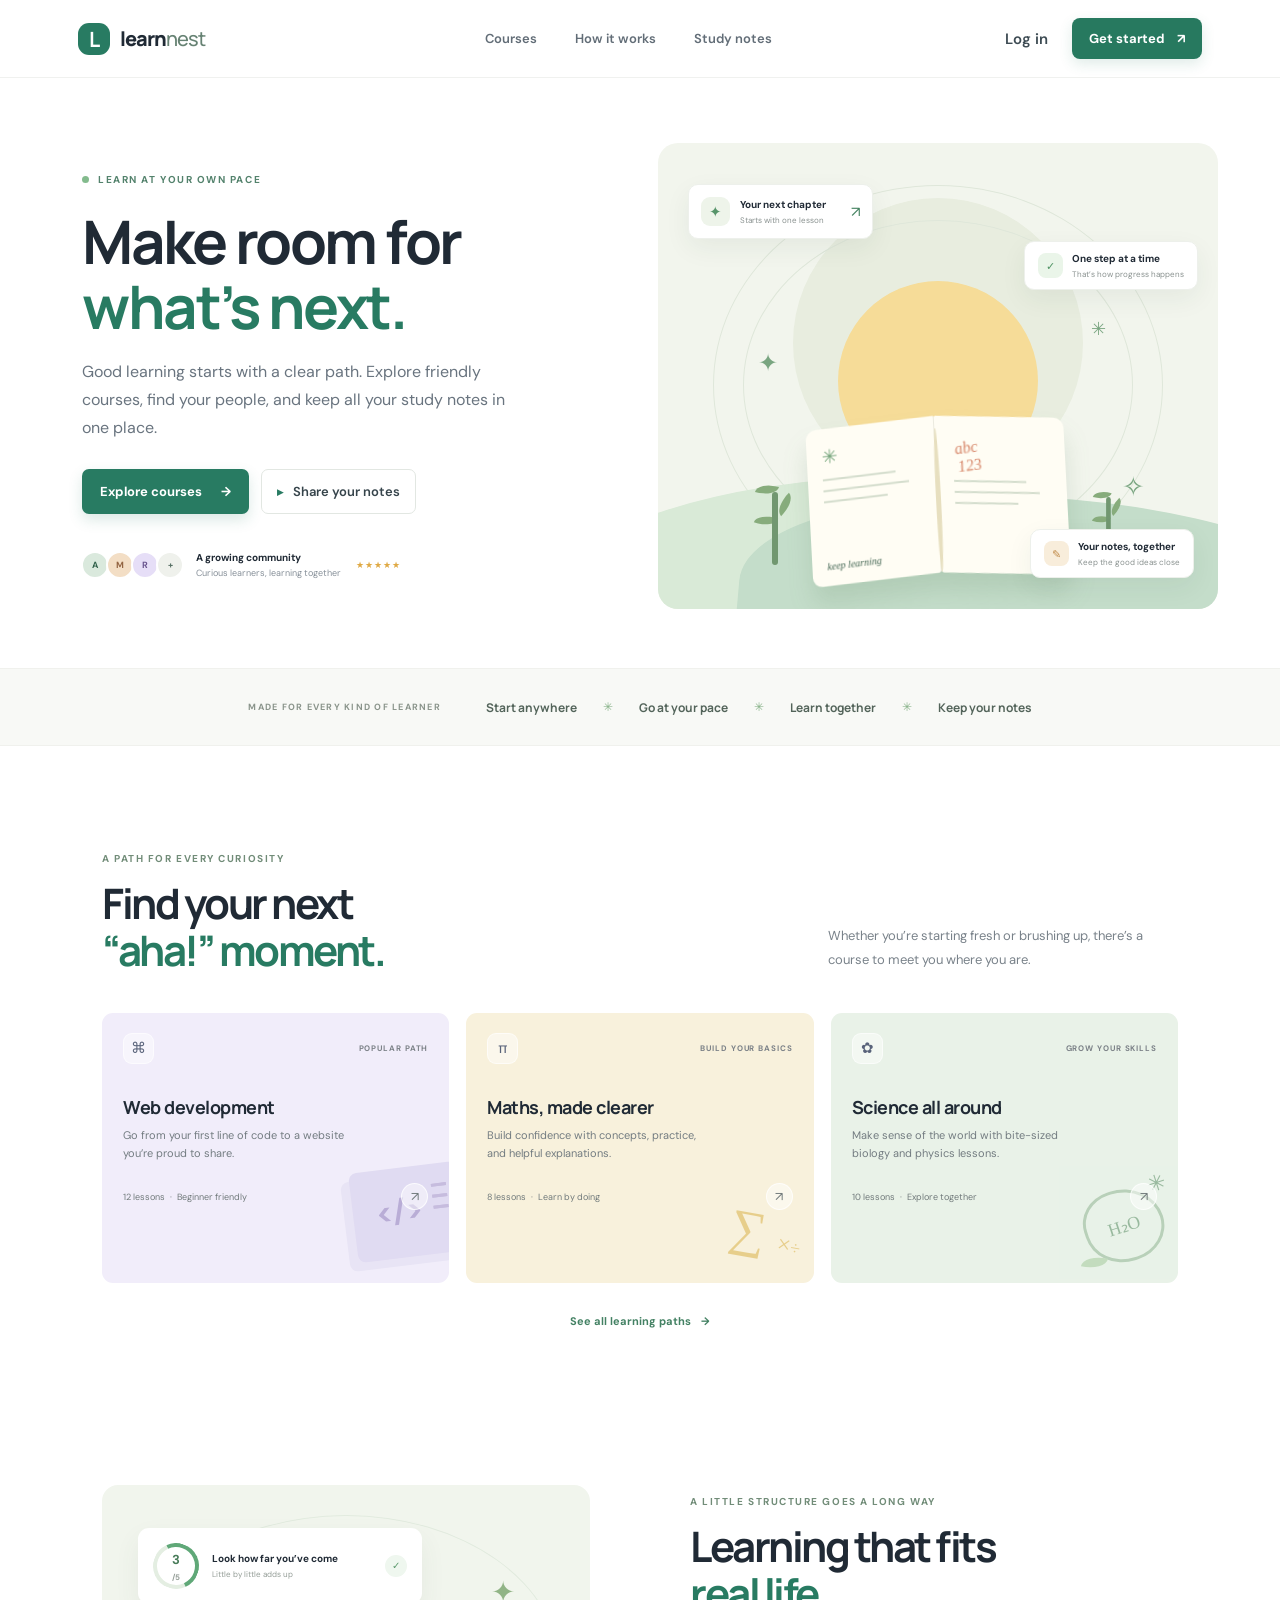
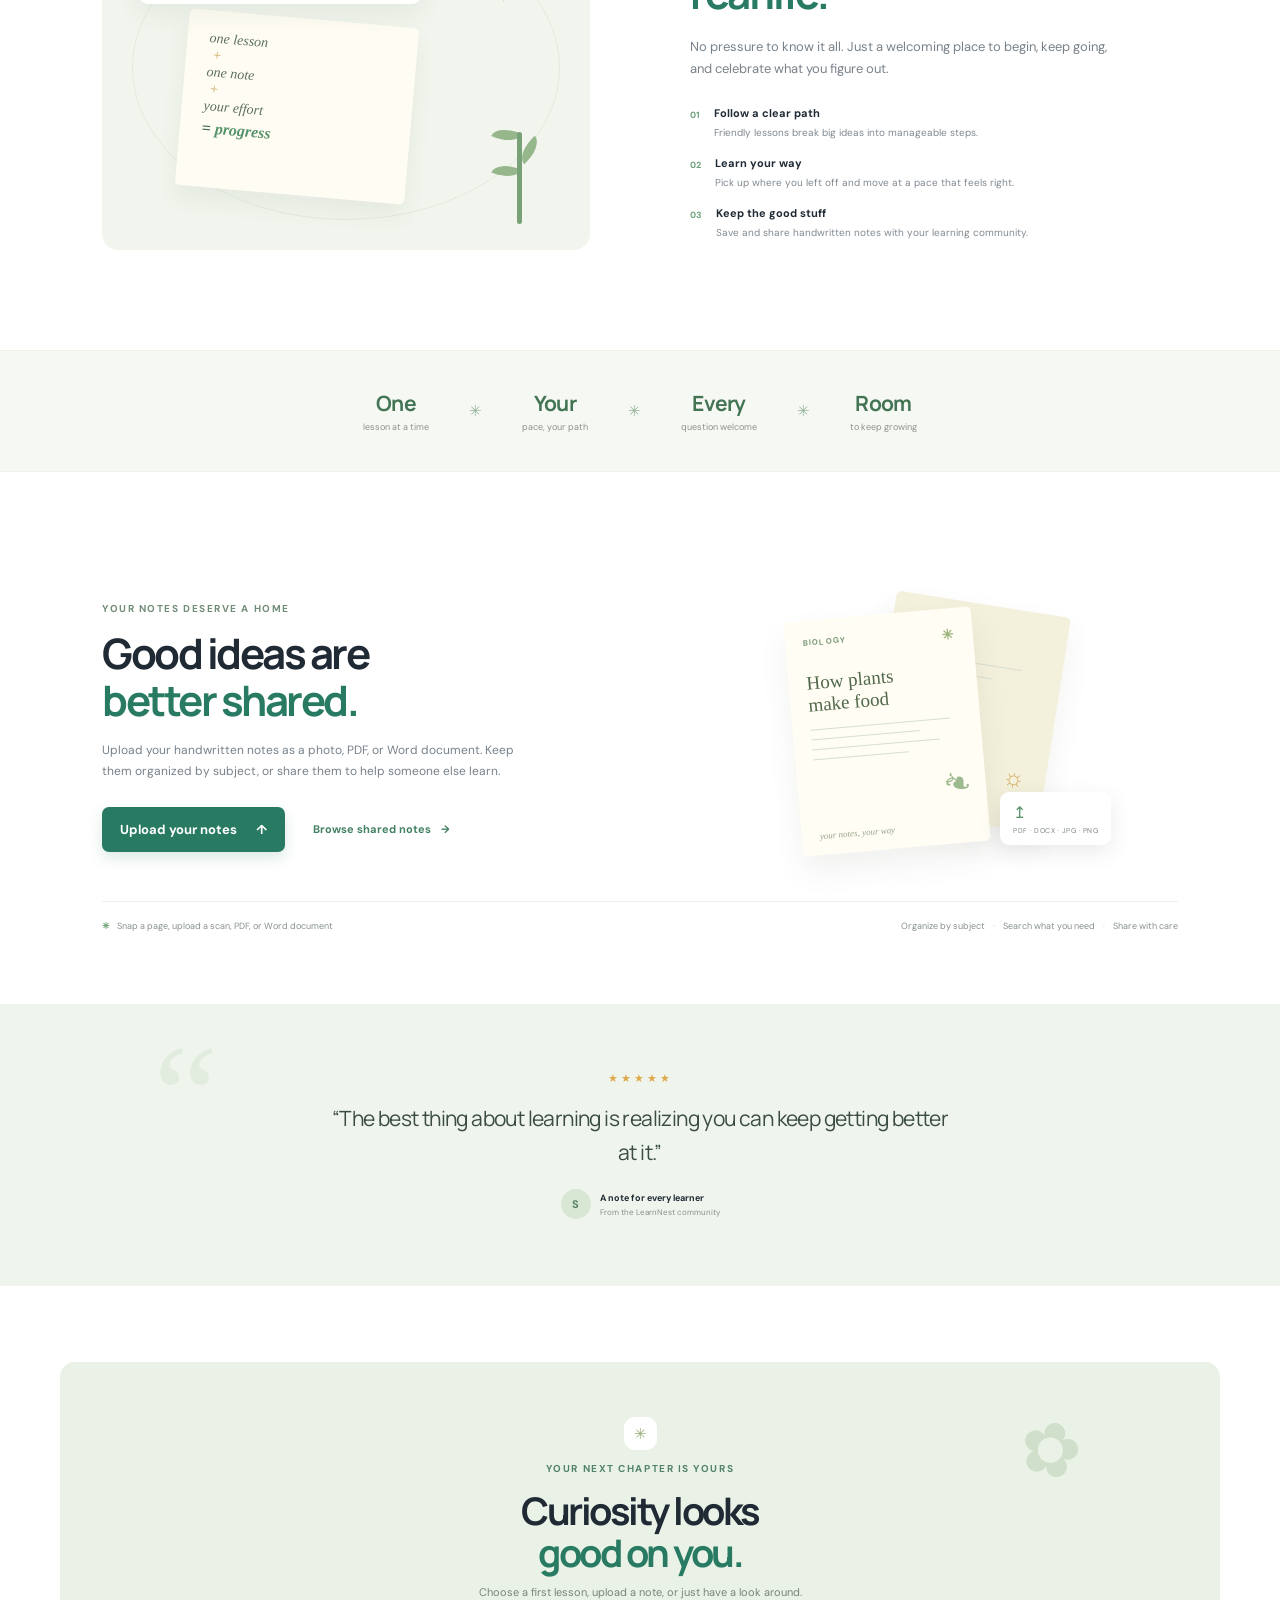
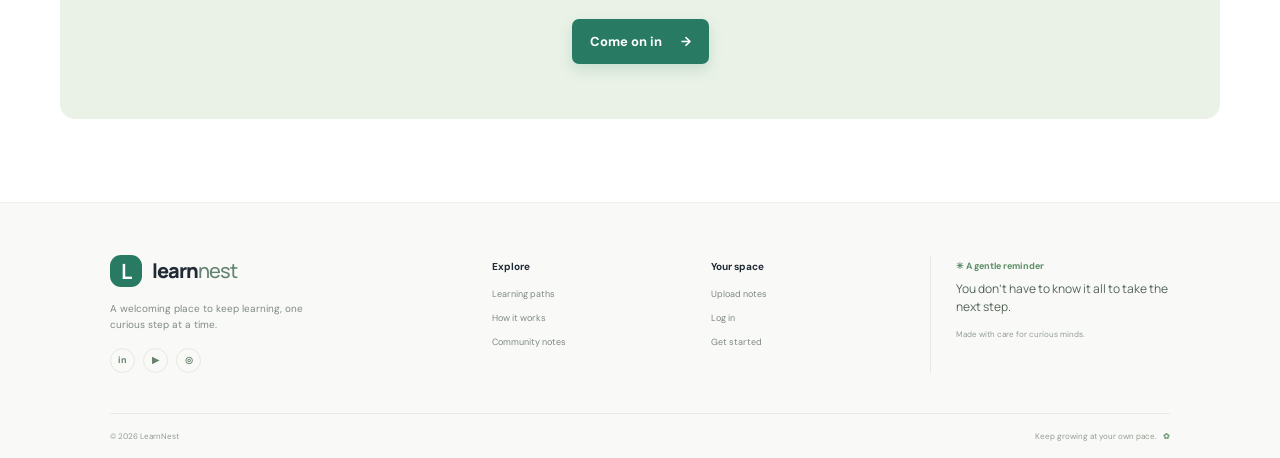
==== commit a647fd1d: "Expose Word documents in the notes uploader" ====
--- a/index.html
+++ b/index.html
@@ -1,19 +1,19 @@
-<!doctype html>
-<html lang="en">
-<head><meta charset="utf-8"><meta name="viewport" content="width=device-width, initial-scale=1"><meta name="theme-color" content="#ffffff"><title>LearnNest — Learn something new, every day</title><meta name="description" content="Explore courses, learn at your own pace, and share your handwritten study notes with LearnNest."><link rel="preconnect" href="https://fonts.googleapis.com"><link rel="preconnect" href="https://fonts.gstatic.com" crossorigin><link href="https://fonts.googleapis.com/css2?family=DM+Sans:wght@400;500;600;700&family=Manrope:wght@400;500;600;700;800&display=swap" rel="stylesheet"><link rel="stylesheet" href="styles.css"></head>
-<body>
-<header class="site-header"><a href="#home" class="brand"><span class="brand-mark">L</span><span>learn<span class="brand-light">nest</span></span></a><nav class="main-nav" id="mainNav"><a href="#courses">Courses</a><a href="#how">How it works</a><a href="#notes">Study notes</a></nav><div class="header-actions"><button class="login-button" id="loginButton">Log in</button><button class="small-primary" id="signupButton">Get started <span>↗</span></button><button class="menu-toggle" id="menuToggle" aria-label="Open navigation">☰</button></div></header>
-<main id="home"><section class="hero"><div class="hero-copy"><div class="eyebrow"><span class="eyebrow-dot"></span> LEARN AT YOUR OWN PACE</div><h1>Make room for<br><span>what’s next.</span></h1><p class="hero-description">Good learning starts with a clear path. Explore friendly courses, find your people, and keep all your study notes in one place.</p><div class="hero-actions"><a href="#courses" class="primary-button">Explore courses <span>→</span></a><button class="outline-button" id="heroNotesButton"><span class="play-icon">▸</span> Share your notes</button></div><div class="hero-proof"><div class="avatar-stack"><span>A</span><span>M</span><span>R</span><span>+</span></div><div><b>A growing community</b><small>Curious learners, learning together</small></div><span class="proof-stars">★★★★★</span></div></div><div class="hero-visual"><div class="visual-glow"></div><div class="hero-orbit orbit-a"></div><div class="hero-orbit orbit-b"></div><div class="hero-caption"><span class="caption-icon">✦</span><span><b>Your next chapter</b><small>Starts with one lesson</small></span><i>↗</i></div><div class="floating-note note-top"><span class="note-check">✓</span><span><b>One step at a time</b><small>That’s how progress happens</small></span></div><div class="floating-note note-bottom"><span class="note-emoji">✎</span><span><b>Your notes, together</b><small>Keep the good ideas close</small></span></div><div class="hero-illustration"><div class="sun-disc"></div><div class="hill hill-back"></div><div class="hill hill-front"></div><div class="plant plant-left"><i></i><i></i><i></i><b></b></div><div class="plant plant-right"><i></i><i></i><i></i><b></b></div><div class="open-book"><div class="book-page left-page"><span class="book-mark">✳</span><i></i><i></i><i></i><small>keep learning</small></div><div class="book-page right-page"><span class="book-scribble">abc<br>123</span><i></i><i></i><i></i></div><div class="book-spine"></div></div><span class="sparkle sparkle-a">✦</span><span class="sparkle sparkle-b">✳</span><span class="sparkle sparkle-c">✧</span></div></div></section>
-<section class="trust-strip"><span>MADE FOR EVERY KIND OF LEARNER</span><div><b>Start anywhere</b><i>✳</i><b>Go at your pace</b><i>✳</i><b>Learn together</b><i>✳</i><b>Keep your notes</b></div></section>
-<section class="section courses-section" id="courses"><div class="section-intro"><div><div class="eyebrow section-eyebrow">A PATH FOR EVERY CURIOSITY</div><h2>Find your next<br><span>“aha!” moment.</span></h2></div><p>Whether you’re starting fresh or brushing up, there’s a course to meet you where you are.</p></div><div class="course-grid"><article class="course-card course-lilac"><div class="course-top"><span class="course-icon">⌘</span><span class="course-tag">POPULAR PATH</span></div><h3>Web development</h3><p>Go from your first line of code to a website you’re proud to share.</p><div class="course-bottom"><span>12 lessons <i>·</i> Beginner friendly</span><a href="#courses" data-course-open="web" aria-label="Open web development course">↗</a></div><div class="course-art art-code"><span>&lt;/&gt;</span><i></i><i></i></div></article><article class="course-card course-yellow"><div class="course-top"><span class="course-icon">π</span><span class="course-tag">BUILD YOUR BASICS</span></div><h3>Maths, made clearer</h3><p>Build confidence with concepts, practice, and helpful explanations.</p><div class="course-bottom"><span>8 lessons <i>·</i> Learn by doing</span><a href="#courses" data-course-open="math" aria-label="Open mathematics course">↗</a></div><div class="course-art art-math">∑ <span>×</span><i>÷</i></div></article><article class="course-card course-green"><div class="course-top"><span class="course-icon">✿</span><span class="course-tag">GROW YOUR SKILLS</span></div><h3>Science all around</h3><p>Make sense of the world with bite-sized biology and physics lessons.</p><div class="course-bottom"><span>10 lessons <i>·</i> Explore together</span><a href="#courses" data-course-open="science" aria-label="Open science course">↗</a></div><div class="course-art art-science"><span>H₂O</span><i>✳</i><b></b></div></article></div><div class="center-link"><a href="#notes">See all learning paths <span>→</span></a></div></section>
-<section class="benefits-section" id="how"><div class="benefits-visual"><div class="benefit-card"><div class="progress-ring"><span>3<small>/5</small></span></div><div><b>Look how far you’ve come</b><small>Little by little adds up</small></div><span class="tiny-check">✓</span></div><div class="benefits-paper"><span>one lesson</span><i>+</i><span>one note</span><i>+</i><span>your effort</span><b>= <em>progress</em></b></div><span class="benefits-spark">✦</span><div class="benefits-plant"><i></i><i></i><i></i><b></b></div></div><div class="benefits-copy"><div class="eyebrow section-eyebrow">A LITTLE STRUCTURE GOES A LONG WAY</div><h2>Learning that fits<br><span>real life.</span></h2><p class="benefits-lede">No pressure to know it all. Just a welcoming place to begin, keep going, and celebrate what you figure out.</p><div class="benefit-list"><div><span>01</span><p><b>Follow a clear path</b><small>Friendly lessons break big ideas into manageable steps.</small></p></div><div><span>02</span><p><b>Learn your way</b><small>Pick up where you left off and move at a pace that feels right.</small></p></div><div><span>03</span><p><b>Keep the good stuff</b><small>Save and share handwritten notes with your learning community.</small></p></div></div></div></section>
-<section class="stats-band"><div><strong>One</strong><span>lesson at a time</span></div><i>✳</i><div><strong>Your</strong><span>pace, your path</span></div><i>✳</i><div><strong>Every</strong><span>question welcome</span></div><i>✳</i><div><strong>Room</strong><span>to keep growing</span></div></section>
-<section class="notes-section section" id="notes"><div class="notes-intro"><div><div class="eyebrow section-eyebrow">YOUR NOTES DESERVE A HOME</div><h2>Good ideas are<br><span>better shared.</span></h2><p>Upload your handwritten notes as a photo or PDF. Keep them organized by subject, or share them to help someone else learn.</p><div class="notes-actions"><button class="primary-button" id="uploadButton">Upload your notes <span>↑</span></button><button class="quiet-link" id="browseNotes">Browse shared notes <span>→</span></button></div></div><div class="notes-stack"><div class="paper paper-back"><span>physics</span><div class="scribble-lines"></div><span class="paper-doodle">☼</span></div><div class="paper paper-front"><span class="paper-subject">BIOLOGY <i>✳</i></span><h4>How plants<br>make food</h4><div class="handwritten-lines"><i></i><i></i><i></i><i></i></div><div class="leaf-doodle">❧</div><small>your notes, your way</small></div><span class="upload-badge">↥<small>PDF · JPG · PNG</small></span></div></div><div class="notes-bottom"><span><b>✳</b> Snap a page, upload a scan, or add a PDF</span><span>Organize by subject <i>·</i> Search what you need <i>·</i> Share with care</span></div></section>
-<section class="quote-section"><div class="quote-stars">★★★★★</div><blockquote>“The best thing about learning is realizing you can keep getting better at it.”</blockquote><div class="quote-by"><span class="quote-avatar">S</span><span><b>A note for every learner</b><small>From the LearnNest community</small></span></div><span class="quote-decoration">“</span></section>
-<section class="final-cta"><div class="cta-sun">✳</div><div class="eyebrow">YOUR NEXT CHAPTER IS YOURS</div><h2>Curiosity looks<br><span>good on you.</span></h2><p>Choose a first lesson, upload a note, or just have a look around.</p><button class="primary-button" id="ctaSignup">Come on in <span>→</span></button><div class="cta-doodle">✿</div></section></main>
-<footer class="site-footer"><div class="footer-main"><div class="footer-brand"><a href="#home" class="brand"><span class="brand-mark">L</span><span>learn<span class="brand-light">nest</span></span></a><p>A welcoming place to keep learning, one curious step at a time.</p><div class="social-row"><a href="#home">in</a><a href="#home">▶</a><a href="#home">◎</a></div></div><div class="footer-col"><b>Explore</b><a href="#courses">Learning paths</a><a href="#how">How it works</a><a href="#notes">Community notes</a></div><div class="footer-col"><b>Your space</b><a href="#notes" id="footerUpload">Upload notes</a><a href="#notes" id="footerLogin">Log in</a><a href="#courses">Get started</a></div><div class="footer-col footer-note"><span>✳ A gentle reminder</span><p>You don’t have to know it all to take the next step.</p><small>Made with care for curious minds.</small></div></div><div class="footer-bottom"><span>© 2026 LearnNest</span><span>Keep growing at your own pace. <b>✿</b></span></div></footer>
-<div class="modal-backdrop hidden" id="modalBackdrop"><section class="modal" role="dialog" aria-modal="true" aria-labelledby="modalTitle"><button class="modal-close" id="modalClose" aria-label="Close">×</button><div id="modalBody"></div></section></div><div class="toast" id="toast" role="status"></div><input type="file" id="fileInput" accept="image/*,.pdf" multiple hidden><script src="config.js"></script><script type="module" src="app.js"></script>
-</body></html>
+<!doctype html>
+<html lang="en">
+<head><meta charset="utf-8"><meta name="viewport" content="width=device-width, initial-scale=1"><meta name="theme-color" content="#ffffff"><title>LearnNest — Learn something new, every day</title><meta name="description" content="Explore courses, learn at your own pace, and share your handwritten study notes with LearnNest."><link rel="preconnect" href="https://fonts.googleapis.com"><link rel="preconnect" href="https://fonts.gstatic.com" crossorigin><link href="https://fonts.googleapis.com/css2?family=DM+Sans:wght@400;500;600;700&family=Manrope:wght@400;500;600;700;800&display=swap" rel="stylesheet"><link rel="stylesheet" href="styles.css"></head>
+<body>
+<header class="site-header"><a href="#home" class="brand"><span class="brand-mark">L</span><span>learn<span class="brand-light">nest</span></span></a><nav class="main-nav" id="mainNav"><a href="#courses">Courses</a><a href="#how">How it works</a><a href="#notes">Study notes</a></nav><div class="header-actions"><button class="login-button" id="loginButton">Log in</button><button class="small-primary" id="signupButton">Get started <span>↗</span></button><button class="menu-toggle" id="menuToggle" aria-label="Open navigation">☰</button></div></header>
+<main id="home"><section class="hero"><div class="hero-copy"><div class="eyebrow"><span class="eyebrow-dot"></span> LEARN AT YOUR OWN PACE</div><h1>Make room for<br><span>what’s next.</span></h1><p class="hero-description">Good learning starts with a clear path. Explore friendly courses, find your people, and keep all your study notes in one place.</p><div class="hero-actions"><a href="#courses" class="primary-button">Explore courses <span>→</span></a><button class="outline-button" id="heroNotesButton"><span class="play-icon">▸</span> Share your notes</button></div><div class="hero-proof"><div class="avatar-stack"><span>A</span><span>M</span><span>R</span><span>+</span></div><div><b>A growing community</b><small>Curious learners, learning together</small></div><span class="proof-stars">★★★★★</span></div></div><div class="hero-visual"><div class="visual-glow"></div><div class="hero-orbit orbit-a"></div><div class="hero-orbit orbit-b"></div><div class="hero-caption"><span class="caption-icon">✦</span><span><b>Your next chapter</b><small>Starts with one lesson</small></span><i>↗</i></div><div class="floating-note note-top"><span class="note-check">✓</span><span><b>One step at a time</b><small>That’s how progress happens</small></span></div><div class="floating-note note-bottom"><span class="note-emoji">✎</span><span><b>Your notes, together</b><small>Keep the good ideas close</small></span></div><div class="hero-illustration"><div class="sun-disc"></div><div class="hill hill-back"></div><div class="hill hill-front"></div><div class="plant plant-left"><i></i><i></i><i></i><b></b></div><div class="plant plant-right"><i></i><i></i><i></i><b></b></div><div class="open-book"><div class="book-page left-page"><span class="book-mark">✳</span><i></i><i></i><i></i><small>keep learning</small></div><div class="book-page right-page"><span class="book-scribble">abc<br>123</span><i></i><i></i><i></i></div><div class="book-spine"></div></div><span class="sparkle sparkle-a">✦</span><span class="sparkle sparkle-b">✳</span><span class="sparkle sparkle-c">✧</span></div></div></section>
+<section class="trust-strip"><span>MADE FOR EVERY KIND OF LEARNER</span><div><b>Start anywhere</b><i>✳</i><b>Go at your pace</b><i>✳</i><b>Learn together</b><i>✳</i><b>Keep your notes</b></div></section>
+<section class="section courses-section" id="courses"><div class="section-intro"><div><div class="eyebrow section-eyebrow">A PATH FOR EVERY CURIOSITY</div><h2>Find your next<br><span>“aha!” moment.</span></h2></div><p>Whether you’re starting fresh or brushing up, there’s a course to meet you where you are.</p></div><div class="course-grid"><article class="course-card course-lilac"><div class="course-top"><span class="course-icon">⌘</span><span class="course-tag">POPULAR PATH</span></div><h3>Web development</h3><p>Go from your first line of code to a website you’re proud to share.</p><div class="course-bottom"><span>12 lessons <i>·</i> Beginner friendly</span><a href="#courses" data-course-open="web" aria-label="Open web development course">↗</a></div><div class="course-art art-code"><span>&lt;/&gt;</span><i></i><i></i></div></article><article class="course-card course-yellow"><div class="course-top"><span class="course-icon">π</span><span class="course-tag">BUILD YOUR BASICS</span></div><h3>Maths, made clearer</h3><p>Build confidence with concepts, practice, and helpful explanations.</p><div class="course-bottom"><span>8 lessons <i>·</i> Learn by doing</span><a href="#courses" data-course-open="math" aria-label="Open mathematics course">↗</a></div><div class="course-art art-math">∑ <span>×</span><i>÷</i></div></article><article class="course-card course-green"><div class="course-top"><span class="course-icon">✿</span><span class="course-tag">GROW YOUR SKILLS</span></div><h3>Science all around</h3><p>Make sense of the world with bite-sized biology and physics lessons.</p><div class="course-bottom"><span>10 lessons <i>·</i> Explore together</span><a href="#courses" data-course-open="science" aria-label="Open science course">↗</a></div><div class="course-art art-science"><span>H₂O</span><i>✳</i><b></b></div></article></div><div class="center-link"><a href="#notes">See all learning paths <span>→</span></a></div></section>
+<section class="benefits-section" id="how"><div class="benefits-visual"><div class="benefit-card"><div class="progress-ring"><span>3<small>/5</small></span></div><div><b>Look how far you’ve come</b><small>Little by little adds up</small></div><span class="tiny-check">✓</span></div><div class="benefits-paper"><span>one lesson</span><i>+</i><span>one note</span><i>+</i><span>your effort</span><b>= <em>progress</em></b></div><span class="benefits-spark">✦</span><div class="benefits-plant"><i></i><i></i><i></i><b></b></div></div><div class="benefits-copy"><div class="eyebrow section-eyebrow">A LITTLE STRUCTURE GOES A LONG WAY</div><h2>Learning that fits<br><span>real life.</span></h2><p class="benefits-lede">No pressure to know it all. Just a welcoming place to begin, keep going, and celebrate what you figure out.</p><div class="benefit-list"><div><span>01</span><p><b>Follow a clear path</b><small>Friendly lessons break big ideas into manageable steps.</small></p></div><div><span>02</span><p><b>Learn your way</b><small>Pick up where you left off and move at a pace that feels right.</small></p></div><div><span>03</span><p><b>Keep the good stuff</b><small>Save and share handwritten notes with your learning community.</small></p></div></div></div></section>
+<section class="stats-band"><div><strong>One</strong><span>lesson at a time</span></div><i>✳</i><div><strong>Your</strong><span>pace, your path</span></div><i>✳</i><div><strong>Every</strong><span>question welcome</span></div><i>✳</i><div><strong>Room</strong><span>to keep growing</span></div></section>
+<section class="notes-section section" id="notes"><div class="notes-intro"><div><div class="eyebrow section-eyebrow">YOUR NOTES DESERVE A HOME</div><h2>Good ideas are<br><span>better shared.</span></h2><p>Upload your handwritten notes as a photo, PDF, or Word document. Keep them organized by subject, or share them to help someone else learn.</p><div class="notes-actions"><button class="primary-button" id="uploadButton">Upload your notes <span>↑</span></button><button class="quiet-link" id="browseNotes">Browse shared notes <span>→</span></button></div></div><div class="notes-stack"><div class="paper paper-back"><span>physics</span><div class="scribble-lines"></div><span class="paper-doodle">☼</span></div><div class="paper paper-front"><span class="paper-subject">BIOLOGY <i>✳</i></span><h4>How plants<br>make food</h4><div class="handwritten-lines"><i></i><i></i><i></i><i></i></div><div class="leaf-doodle">❧</div><small>your notes, your way</small></div><span class="upload-badge">↥<small>PDF · DOCX · JPG · PNG</small></span></div></div><div class="notes-bottom"><span><b>✳</b> Snap a page, upload a scan, PDF, or Word document</span><span>Organize by subject <i>·</i> Search what you need <i>·</i> Share with care</span></div></section>
+<section class="quote-section"><div class="quote-stars">★★★★★</div><blockquote>“The best thing about learning is realizing you can keep getting better at it.”</blockquote><div class="quote-by"><span class="quote-avatar">S</span><span><b>A note for every learner</b><small>From the LearnNest community</small></span></div><span class="quote-decoration">“</span></section>
+<section class="final-cta"><div class="cta-sun">✳</div><div class="eyebrow">YOUR NEXT CHAPTER IS YOURS</div><h2>Curiosity looks<br><span>good on you.</span></h2><p>Choose a first lesson, upload a note, or just have a look around.</p><button class="primary-button" id="ctaSignup">Come on in <span>→</span></button><div class="cta-doodle">✿</div></section></main>
+<footer class="site-footer"><div class="footer-main"><div class="footer-brand"><a href="#home" class="brand"><span class="brand-mark">L</span><span>learn<span class="brand-light">nest</span></span></a><p>A welcoming place to keep learning, one curious step at a time.</p><div class="social-row"><a href="#home">in</a><a href="#home">▶</a><a href="#home">◎</a></div></div><div class="footer-col"><b>Explore</b><a href="#courses">Learning paths</a><a href="#how">How it works</a><a href="#notes">Community notes</a></div><div class="footer-col"><b>Your space</b><a href="#notes" id="footerUpload">Upload notes</a><a href="#notes" id="footerLogin">Log in</a><a href="#courses">Get started</a></div><div class="footer-col footer-note"><span>✳ A gentle reminder</span><p>You don’t have to know it all to take the next step.</p><small>Made with care for curious minds.</small></div></div><div class="footer-bottom"><span>© 2026 LearnNest</span><span>Keep growing at your own pace. <b>✿</b></span></div></footer>
+<div class="modal-backdrop hidden" id="modalBackdrop"><section class="modal" role="dialog" aria-modal="true" aria-labelledby="modalTitle"><button class="modal-close" id="modalClose" aria-label="Close">×</button><div id="modalBody"></div></section></div><div class="toast" id="toast" role="status"></div><input type="file" id="fileInput" accept="image/*,.pdf,.docx" multiple hidden><script src="config.js"></script><script type="module" src="app.js"></script>
+</body></html>
+
+
 
-
-
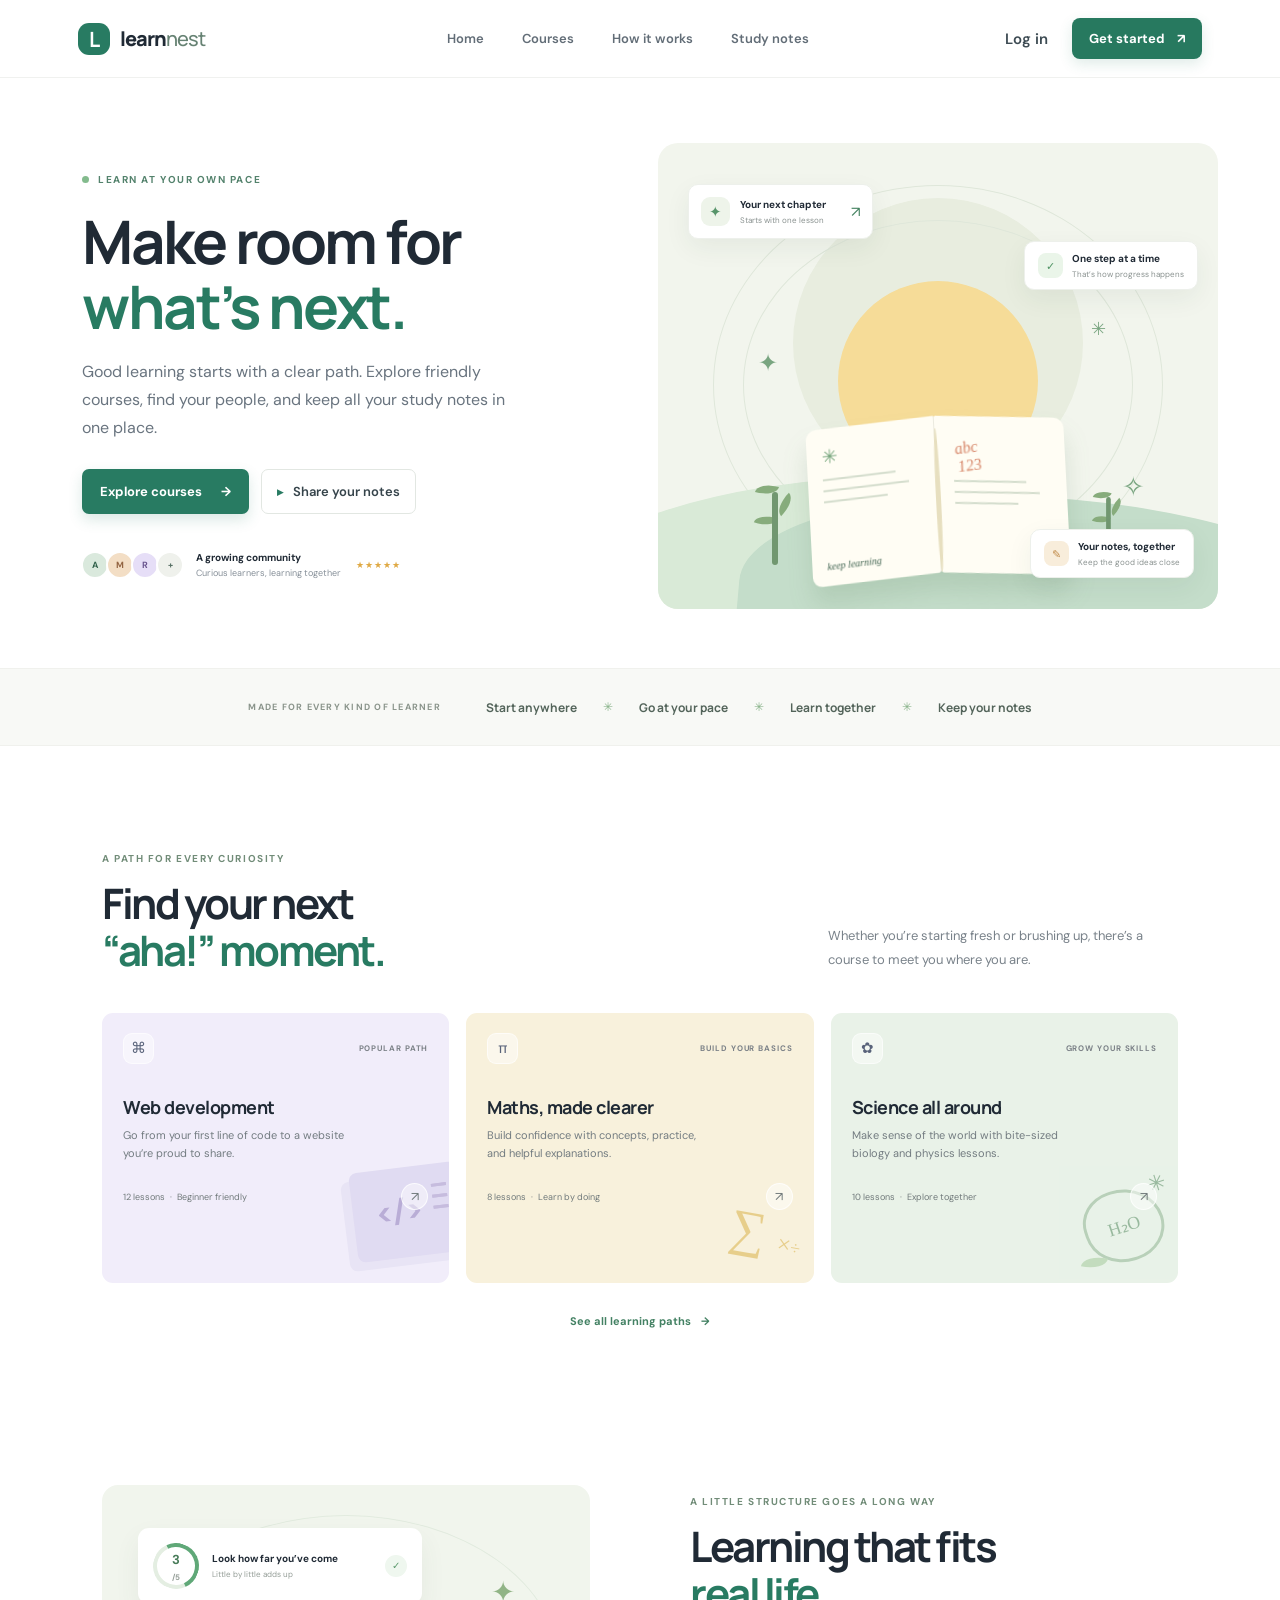
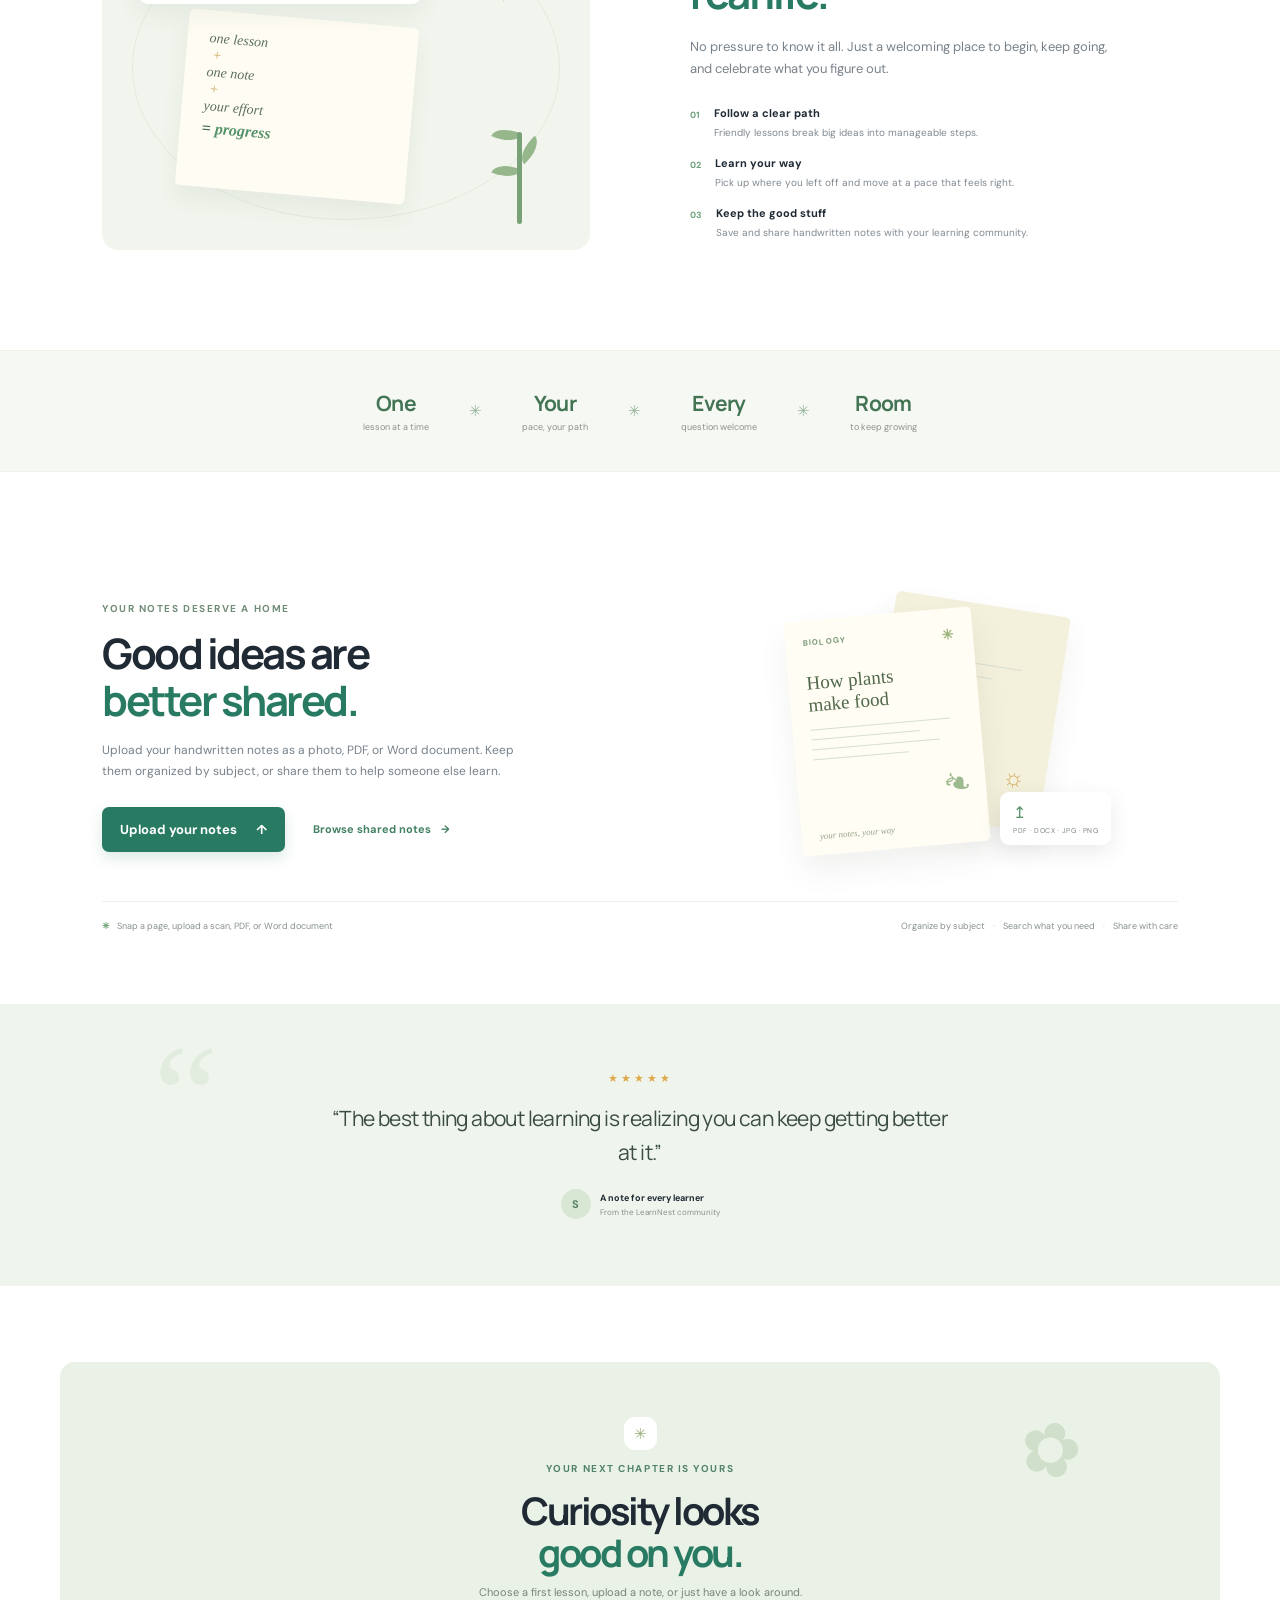
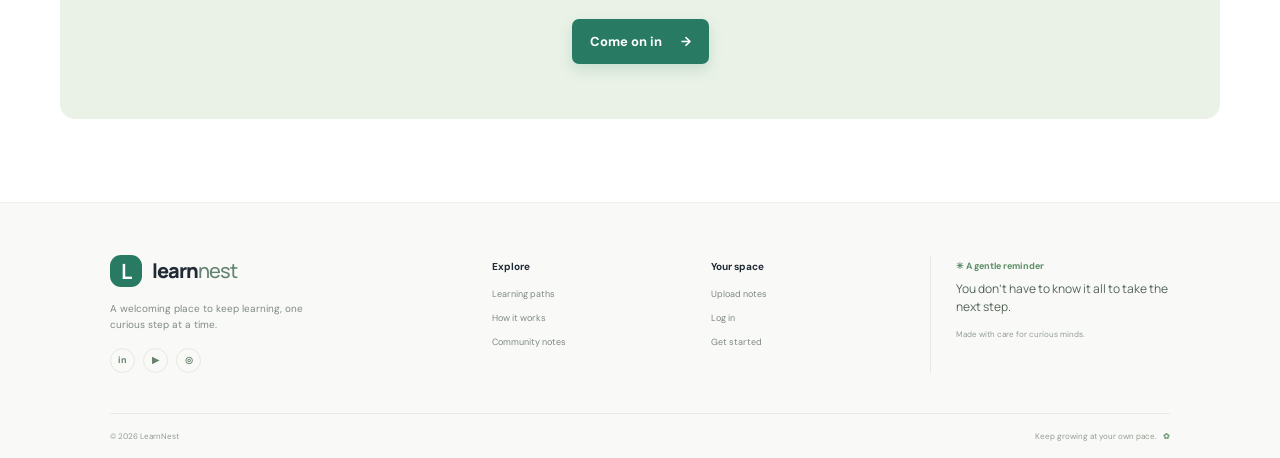
==== commit 0ca84876: "Add dynamic LearnNest page views and notes workspace" ====
--- a/index.html
+++ b/index.html
@@ -1,16 +1,16 @@
 <!doctype html>
 <html lang="en">
-<head><meta charset="utf-8"><meta name="viewport" content="width=device-width, initial-scale=1"><meta name="theme-color" content="#ffffff"><title>LearnNest — Learn something new, every day</title><meta name="description" content="Explore courses, learn at your own pace, and share your handwritten study notes with LearnNest."><link rel="preconnect" href="https://fonts.googleapis.com"><link rel="preconnect" href="https://fonts.gstatic.com" crossorigin><link href="https://fonts.googleapis.com/css2?family=DM+Sans:wght@400;500;600;700&family=Manrope:wght@400;500;600;700;800&display=swap" rel="stylesheet"><link rel="stylesheet" href="styles.css"></head>
+<head><meta charset="utf-8"><meta name="viewport" content="width=device-width, initial-scale=1"><meta name="theme-color" content="#f7f6ff"><title>LearnNest — Learn something new, every day</title><meta name="description" content="Explore courses, learn at your own pace, and share your handwritten study notes with LearnNest."><link rel="preconnect" href="https://fonts.googleapis.com"><link rel="preconnect" href="https://fonts.gstatic.com" crossorigin><link href="https://fonts.googleapis.com/css2?family=DM+Sans:wght@400;500;600;700&family=Manrope:wght@400;500;600;700;800&display=swap" rel="stylesheet"><link rel="stylesheet" href="styles.css"></head>
 <body>
-<header class="site-header"><a href="#home" class="brand"><span class="brand-mark">L</span><span>learn<span class="brand-light">nest</span></span></a><nav class="main-nav" id="mainNav"><a href="#courses">Courses</a><a href="#how">How it works</a><a href="#notes">Study notes</a></nav><div class="header-actions"><button class="login-button" id="loginButton">Log in</button><button class="small-primary" id="signupButton">Get started <span>↗</span></button><button class="menu-toggle" id="menuToggle" aria-label="Open navigation">☰</button></div></header>
-<main id="home"><section class="hero"><div class="hero-copy"><div class="eyebrow"><span class="eyebrow-dot"></span> LEARN AT YOUR OWN PACE</div><h1>Make room for<br><span>what’s next.</span></h1><p class="hero-description">Good learning starts with a clear path. Explore friendly courses, find your people, and keep all your study notes in one place.</p><div class="hero-actions"><a href="#courses" class="primary-button">Explore courses <span>→</span></a><button class="outline-button" id="heroNotesButton"><span class="play-icon">▸</span> Share your notes</button></div><div class="hero-proof"><div class="avatar-stack"><span>A</span><span>M</span><span>R</span><span>+</span></div><div><b>A growing community</b><small>Curious learners, learning together</small></div><span class="proof-stars">★★★★★</span></div></div><div class="hero-visual"><div class="visual-glow"></div><div class="hero-orbit orbit-a"></div><div class="hero-orbit orbit-b"></div><div class="hero-caption"><span class="caption-icon">✦</span><span><b>Your next chapter</b><small>Starts with one lesson</small></span><i>↗</i></div><div class="floating-note note-top"><span class="note-check">✓</span><span><b>One step at a time</b><small>That’s how progress happens</small></span></div><div class="floating-note note-bottom"><span class="note-emoji">✎</span><span><b>Your notes, together</b><small>Keep the good ideas close</small></span></div><div class="hero-illustration"><div class="sun-disc"></div><div class="hill hill-back"></div><div class="hill hill-front"></div><div class="plant plant-left"><i></i><i></i><i></i><b></b></div><div class="plant plant-right"><i></i><i></i><i></i><b></b></div><div class="open-book"><div class="book-page left-page"><span class="book-mark">✳</span><i></i><i></i><i></i><small>keep learning</small></div><div class="book-page right-page"><span class="book-scribble">abc<br>123</span><i></i><i></i><i></i></div><div class="book-spine"></div></div><span class="sparkle sparkle-a">✦</span><span class="sparkle sparkle-b">✳</span><span class="sparkle sparkle-c">✧</span></div></div></section>
-<section class="trust-strip"><span>MADE FOR EVERY KIND OF LEARNER</span><div><b>Start anywhere</b><i>✳</i><b>Go at your pace</b><i>✳</i><b>Learn together</b><i>✳</i><b>Keep your notes</b></div></section>
-<section class="section courses-section" id="courses"><div class="section-intro"><div><div class="eyebrow section-eyebrow">A PATH FOR EVERY CURIOSITY</div><h2>Find your next<br><span>“aha!” moment.</span></h2></div><p>Whether you’re starting fresh or brushing up, there’s a course to meet you where you are.</p></div><div class="course-grid"><article class="course-card course-lilac"><div class="course-top"><span class="course-icon">⌘</span><span class="course-tag">POPULAR PATH</span></div><h3>Web development</h3><p>Go from your first line of code to a website you’re proud to share.</p><div class="course-bottom"><span>12 lessons <i>·</i> Beginner friendly</span><a href="#courses" data-course-open="web" aria-label="Open web development course">↗</a></div><div class="course-art art-code"><span>&lt;/&gt;</span><i></i><i></i></div></article><article class="course-card course-yellow"><div class="course-top"><span class="course-icon">π</span><span class="course-tag">BUILD YOUR BASICS</span></div><h3>Maths, made clearer</h3><p>Build confidence with concepts, practice, and helpful explanations.</p><div class="course-bottom"><span>8 lessons <i>·</i> Learn by doing</span><a href="#courses" data-course-open="math" aria-label="Open mathematics course">↗</a></div><div class="course-art art-math">∑ <span>×</span><i>÷</i></div></article><article class="course-card course-green"><div class="course-top"><span class="course-icon">✿</span><span class="course-tag">GROW YOUR SKILLS</span></div><h3>Science all around</h3><p>Make sense of the world with bite-sized biology and physics lessons.</p><div class="course-bottom"><span>10 lessons <i>·</i> Explore together</span><a href="#courses" data-course-open="science" aria-label="Open science course">↗</a></div><div class="course-art art-science"><span>H₂O</span><i>✳</i><b></b></div></article></div><div class="center-link"><a href="#notes">See all learning paths <span>→</span></a></div></section>
-<section class="benefits-section" id="how"><div class="benefits-visual"><div class="benefit-card"><div class="progress-ring"><span>3<small>/5</small></span></div><div><b>Look how far you’ve come</b><small>Little by little adds up</small></div><span class="tiny-check">✓</span></div><div class="benefits-paper"><span>one lesson</span><i>+</i><span>one note</span><i>+</i><span>your effort</span><b>= <em>progress</em></b></div><span class="benefits-spark">✦</span><div class="benefits-plant"><i></i><i></i><i></i><b></b></div></div><div class="benefits-copy"><div class="eyebrow section-eyebrow">A LITTLE STRUCTURE GOES A LONG WAY</div><h2>Learning that fits<br><span>real life.</span></h2><p class="benefits-lede">No pressure to know it all. Just a welcoming place to begin, keep going, and celebrate what you figure out.</p><div class="benefit-list"><div><span>01</span><p><b>Follow a clear path</b><small>Friendly lessons break big ideas into manageable steps.</small></p></div><div><span>02</span><p><b>Learn your way</b><small>Pick up where you left off and move at a pace that feels right.</small></p></div><div><span>03</span><p><b>Keep the good stuff</b><small>Save and share handwritten notes with your learning community.</small></p></div></div></div></section>
-<section class="stats-band"><div><strong>One</strong><span>lesson at a time</span></div><i>✳</i><div><strong>Your</strong><span>pace, your path</span></div><i>✳</i><div><strong>Every</strong><span>question welcome</span></div><i>✳</i><div><strong>Room</strong><span>to keep growing</span></div></section>
-<section class="notes-section section" id="notes"><div class="notes-intro"><div><div class="eyebrow section-eyebrow">YOUR NOTES DESERVE A HOME</div><h2>Good ideas are<br><span>better shared.</span></h2><p>Upload your handwritten notes as a photo, PDF, or Word document. Keep them organized by subject, or share them to help someone else learn.</p><div class="notes-actions"><button class="primary-button" id="uploadButton">Upload your notes <span>↑</span></button><button class="quiet-link" id="browseNotes">Browse shared notes <span>→</span></button></div></div><div class="notes-stack"><div class="paper paper-back"><span>physics</span><div class="scribble-lines"></div><span class="paper-doodle">☼</span></div><div class="paper paper-front"><span class="paper-subject">BIOLOGY <i>✳</i></span><h4>How plants<br>make food</h4><div class="handwritten-lines"><i></i><i></i><i></i><i></i></div><div class="leaf-doodle">❧</div><small>your notes, your way</small></div><span class="upload-badge">↥<small>PDF · DOCX · JPG · PNG</small></span></div></div><div class="notes-bottom"><span><b>✳</b> Snap a page, upload a scan, PDF, or Word document</span><span>Organize by subject <i>·</i> Search what you need <i>·</i> Share with care</span></div></section>
-<section class="quote-section"><div class="quote-stars">★★★★★</div><blockquote>“The best thing about learning is realizing you can keep getting better at it.”</blockquote><div class="quote-by"><span class="quote-avatar">S</span><span><b>A note for every learner</b><small>From the LearnNest community</small></span></div><span class="quote-decoration">“</span></section>
-<section class="final-cta"><div class="cta-sun">✳</div><div class="eyebrow">YOUR NEXT CHAPTER IS YOURS</div><h2>Curiosity looks<br><span>good on you.</span></h2><p>Choose a first lesson, upload a note, or just have a look around.</p><button class="primary-button" id="ctaSignup">Come on in <span>→</span></button><div class="cta-doodle">✿</div></section></main>
+<header class="site-header"><a href="#home" class="brand"><span class="brand-mark">L</span><span>learn<span class="brand-light">nest</span></span></a><nav class="main-nav" id="mainNav" aria-label="Main navigation"><a href="#home" data-page-link="home">Home</a><a href="#courses" data-page-link="courses">Courses</a><a href="#how" data-page-link="how">How it works</a><a href="#notes" data-page-link="notes">Study notes</a></nav><div class="header-actions"><button class="login-button" id="loginButton">Log in</button><button class="small-primary" id="signupButton">Get started <span>↗</span></button><button class="menu-toggle" id="menuToggle" aria-label="Open navigation">☰</button></div></header>
+<main id="appMain"><section class="hero" id="home" data-page-view="home"><div class="hero-copy"><div class="eyebrow"><span class="eyebrow-dot"></span> LEARN AT YOUR OWN PACE</div><h1>Make room for<br><span>what’s next.</span></h1><p class="hero-description">Good learning starts with a clear path. Explore friendly courses, find your people, and keep all your study notes in one place.</p><div class="hero-actions"><a href="#courses" class="primary-button">Explore courses <span>→</span></a><button class="outline-button" id="heroNotesButton"><span class="play-icon">▸</span> Share your notes</button></div><div class="hero-proof"><div class="avatar-stack"><span>A</span><span>M</span><span>R</span><span>+</span></div><div><b>A growing community</b><small>Curious learners, learning together</small></div><span class="proof-stars">★★★★★</span></div></div><div class="hero-visual"><div class="visual-glow"></div><div class="hero-orbit orbit-a"></div><div class="hero-orbit orbit-b"></div><div class="hero-caption"><span class="caption-icon">✦</span><span><b>Your next chapter</b><small>Starts with one lesson</small></span><i>↗</i></div><div class="floating-note note-top"><span class="note-check">✓</span><span><b>One step at a time</b><small>That’s how progress happens</small></span></div><div class="floating-note note-bottom"><span class="note-emoji">✎</span><span><b>Your notes, together</b><small>Keep the good ideas close</small></span></div><div class="hero-illustration"><div class="sun-disc"></div><div class="hill hill-back"></div><div class="hill hill-front"></div><div class="plant plant-left"><i></i><i></i><i></i><b></b></div><div class="plant plant-right"><i></i><i></i><i></i><b></b></div><div class="open-book"><div class="book-page left-page"><span class="book-mark">✳</span><i></i><i></i><i></i><small>keep learning</small></div><div class="book-page right-page"><span class="book-scribble">abc<br>123</span><i></i><i></i><i></i></div><div class="book-spine"></div></div><span class="sparkle sparkle-a">✦</span><span class="sparkle sparkle-b">✳</span><span class="sparkle sparkle-c">✧</span></div></div></section>
+<section class="trust-strip" data-page-view="home"><span>MADE FOR EVERY KIND OF LEARNER</span><div><b>Start anywhere</b><i>✳</i><b>Go at your pace</b><i>✳</i><b>Learn together</b><i>✳</i><b>Keep your notes</b></div></section>
+<section class="section courses-section" id="courses" data-page-view="courses"><div class="section-intro"><div><div class="eyebrow section-eyebrow">A PATH FOR EVERY CURIOSITY</div><h2>Find your next<br><span>“aha!” moment.</span></h2></div><p>Whether you’re starting fresh or brushing up, there’s a course to meet you where you are.</p></div><div class="course-grid"><article class="course-card course-lilac"><div class="course-top"><span class="course-icon">⌘</span><span class="course-tag">POPULAR PATH</span></div><h3>Web development</h3><p>Go from your first line of code to a website you’re proud to share.</p><div class="course-bottom"><span>12 lessons <i>·</i> Beginner friendly</span><a href="#courses" data-course-open="web" aria-label="Open web development course">↗</a></div><div class="course-art art-code"><span>&lt;/&gt;</span><i></i><i></i></div></article><article class="course-card course-yellow"><div class="course-top"><span class="course-icon">π</span><span class="course-tag">BUILD YOUR BASICS</span></div><h3>Maths, made clearer</h3><p>Build confidence with concepts, practice, and helpful explanations.</p><div class="course-bottom"><span>8 lessons <i>·</i> Learn by doing</span><a href="#courses" data-course-open="math" aria-label="Open mathematics course">↗</a></div><div class="course-art art-math">∑ <span>×</span><i>÷</i></div></article><article class="course-card course-green"><div class="course-top"><span class="course-icon">✿</span><span class="course-tag">GROW YOUR SKILLS</span></div><h3>Science all around</h3><p>Make sense of the world with bite-sized biology and physics lessons.</p><div class="course-bottom"><span>10 lessons <i>·</i> Explore together</span><a href="#courses" data-course-open="science" aria-label="Open science course">↗</a></div><div class="course-art art-science"><span>H₂O</span><i>✳</i><b></b></div></article></div><div class="center-link"><a href="#courses">See all learning paths <span>→</span></a></div></section>
+<section class="benefits-section" id="how" data-page-view="how"><div class="benefits-visual"><div class="benefit-card"><div class="progress-ring"><span>3<small>/5</small></span></div><div><b>Look how far you’ve come</b><small>Little by little adds up</small></div><span class="tiny-check">✓</span></div><div class="benefits-paper"><span>one lesson</span><i>+</i><span>one note</span><i>+</i><span>your effort</span><b>= <em>progress</em></b></div><span class="benefits-spark">✦</span><div class="benefits-plant"><i></i><i></i><i></i><b></b></div></div><div class="benefits-copy"><div class="eyebrow section-eyebrow">A LITTLE STRUCTURE GOES A LONG WAY</div><h2>Learning that fits<br><span>real life.</span></h2><p class="benefits-lede">No pressure to know it all. Just a welcoming place to begin, keep going, and celebrate what you figure out.</p><div class="benefit-list"><div><span>01</span><p><b>Follow a clear path</b><small>Friendly lessons break big ideas into manageable steps.</small></p></div><div><span>02</span><p><b>Learn your way</b><small>Pick up where you left off and move at a pace that feels right.</small></p></div><div><span>03</span><p><b>Keep the good stuff</b><small>Save and share handwritten notes with your learning community.</small></p></div></div></div></section>
+<section class="stats-band" data-page-view="how"><div><strong>One</strong><span>lesson at a time</span></div><i>✳</i><div><strong>Your</strong><span>pace, your path</span></div><i>✳</i><div><strong>Every</strong><span>question welcome</span></div><i>✳</i><div><strong>Room</strong><span>to keep growing</span></div></section>
+<section class="notes-section section" id="notes" data-page-view="notes"><div class="notes-intro"><div><div class="eyebrow section-eyebrow">YOUR NOTES DESERVE A HOME</div><h2>Good ideas are<br><span>better shared.</span></h2><p>Upload your handwritten notes as a photo, PDF, or Word document. Keep them organized by subject, or share them to help someone else learn.</p><div class="notes-actions"><button class="primary-button" id="uploadButton">Upload your notes <span>↑</span></button><button class="quiet-link" id="browseNotes">Browse shared notes <span>→</span></button></div></div><div class="notes-stack"><div class="paper paper-back"><span>physics</span><div class="scribble-lines"></div><span class="paper-doodle">☼</span></div><div class="paper paper-front"><span class="paper-subject">BIOLOGY <i>✳</i></span><h4>How plants<br>make food</h4><div class="handwritten-lines"><i></i><i></i><i></i><i></i></div><div class="leaf-doodle">❧</div><small>your notes, your way</small></div><span class="upload-badge">↥<small>PDF · DOCX · JPG · PNG</small></span></div></div><div class="notes-library-wrap" id="notesLibrary" aria-live="polite"></div><div class="notes-bottom"><span><b>✳</b> Snap a page, upload a scan, PDF, or Word document</span><span>Organize by subject <i>·</i> Search what you need <i>·</i> Share with care</span></div></section>
+<section class="quote-section" data-page-view="home"><div class="quote-stars">★★★★★</div><blockquote>“The best thing about learning is realizing you can keep getting better at it.”</blockquote><div class="quote-by"><span class="quote-avatar">S</span><span><b>A note for every learner</b><small>From the LearnNest community</small></span></div><span class="quote-decoration">“</span></section>
+<section class="final-cta" data-page-view="home"><div class="cta-sun">✳</div><div class="eyebrow">YOUR NEXT CHAPTER IS YOURS</div><h2>Curiosity looks<br><span>good on you.</span></h2><p>Choose a first lesson, upload a note, or just have a look around.</p><button class="primary-button" id="ctaSignup">Come on in <span>→</span></button><div class="cta-doodle">✿</div></section></main>
 <footer class="site-footer"><div class="footer-main"><div class="footer-brand"><a href="#home" class="brand"><span class="brand-mark">L</span><span>learn<span class="brand-light">nest</span></span></a><p>A welcoming place to keep learning, one curious step at a time.</p><div class="social-row"><a href="#home">in</a><a href="#home">▶</a><a href="#home">◎</a></div></div><div class="footer-col"><b>Explore</b><a href="#courses">Learning paths</a><a href="#how">How it works</a><a href="#notes">Community notes</a></div><div class="footer-col"><b>Your space</b><a href="#notes" id="footerUpload">Upload notes</a><a href="#notes" id="footerLogin">Log in</a><a href="#courses">Get started</a></div><div class="footer-col footer-note"><span>✳ A gentle reminder</span><p>You don’t have to know it all to take the next step.</p><small>Made with care for curious minds.</small></div></div><div class="footer-bottom"><span>© 2026 LearnNest</span><span>Keep growing at your own pace. <b>✿</b></span></div></footer>
 <div class="modal-backdrop hidden" id="modalBackdrop"><section class="modal" role="dialog" aria-modal="true" aria-labelledby="modalTitle"><button class="modal-close" id="modalClose" aria-label="Close">×</button><div id="modalBody"></div></section></div><div class="toast" id="toast" role="status"></div><input type="file" id="fileInput" accept="image/*,.pdf,.docx" multiple hidden><script src="config.js"></script><script type="module" src="app.js"></script>
 </body></html>
--- a/styles.css
+++ b/styles.css
@@ -3,3 +3,4 @@
 .note-action{border:1px solid #e4ebe1;background:white;color:#4c805a;border-radius:6px;padding:7px 9px;font-size:9px;font-weight:700}.delete-action{color:#ad5b53}.saved-note-info small+small{margin-top:4px}.toast-error{background:#8d403b}.modal code{font-size:10px;background:#f2f5f0;padding:2px 4px;border-radius:3px;overflow-wrap:anywhere}
 .course-lesson-list{display:grid;gap:8px}.course-lesson{display:flex;align-items:center;gap:11px;width:100%;text-align:left;padding:11px;border:1px solid #edf0eb;border-radius:8px;background:white;color:#2f3c34}.course-lesson:hover{background:#f7faf5;border-color:#c8ddc8}.lesson-number{height:28px;width:28px;flex:0 0 auto;border-radius:8px;background:#edf4ea;display:grid;place-items:center;color:#568462;font-size:10px;font-weight:700}.course-lesson b,.course-lesson small{display:block}.course-lesson b{font-size:10px}.course-lesson small{font-size:8px;color:#89938b;margin-top:4px}.course-lesson>span:nth-child(2){flex:1}.course-lesson>i{font-style:normal;color:#538a61}.back-to-course{border:0;background:none;color:#518360;font-size:10px;font-weight:700;padding:0 0 14px}.lesson-copy{font-size:12px}.lesson-code{overflow:auto;background:#f4f6f2;border:1px solid #ebefe9;border-radius:8px;padding:15px;color:#3f6c4a;font:11px/1.7 ui-monospace,Consolas,monospace;white-space:pre-wrap}
 
+.note-file-actions,.note-owner-actions{display:flex;align-items:center;gap:5px;flex:0 0 auto}.note-file-actions{margin-left:auto}.note-icon-action{display:grid;place-items:center;width:30px;height:30px;border:1px solid #e4ebe1;border-radius:7px;background:#fff;color:#4d815d;transition:background .15s,border-color .15s}.note-icon-action:hover,.note-download-link:hover{background:#eff6ed;border-color:#c8ddc8}.note-icon-action:disabled{opacity:.55;cursor:wait}.note-icon-action svg,.note-download-link svg{width:15px;height:15px;fill:none;stroke:currentColor;stroke-width:1.8;stroke-linecap:round;stroke-linejoin:round}.note-owner-actions .note-action{padding:6px 7px;font-size:8px}.wide-modal{width:min(100%,1000px)}.note-view-toolbar{display:flex;align-items:center;justify-content:space-between;gap:12px;margin:3px 0 13px}.note-back-button{border:0;background:transparent;padding:8px 0;color:#518360;font-size:10px;font-weight:700}.note-download-link{display:inline-flex;align-items:center;justify-content:center;gap:7px;border:1px solid #e2e8e1;border-radius:7px;background:#fff;color:#3f6f50;padding:8px 11px;font-size:10px;font-weight:700}.note-pdf-viewer{display:block;width:100%;height:min(72vh,760px);min-height:360px;border:1px solid #e6ebe4;border-radius:8px;background:#f5f7f3}.pdf-viewer-hint{margin:9px 0 0;text-align:center;color:#849087;font-size:9px}.note-image-preview{display:grid;place-items:center;min-height:260px;max-height:72vh;overflow:auto;border:1px solid #e6ebe4;border-radius:8px;background:#f5f7f3;padding:12px}.note-image-preview img{display:block;max-width:100%;max-height:68vh;object-fit:contain}.saved-note{gap:7px}@media(max-width:680px){.modal.wide-modal{width:100%;padding:31px 14px 18px}.note-pdf-viewer{height:68vh;min-height:300px}.note-owner-actions .note-action{padding:6px 5px;font-size:7px}.note-file-actions,.note-owner-actions{gap:3px}.note-icon-action{width:28px;height:28px}}
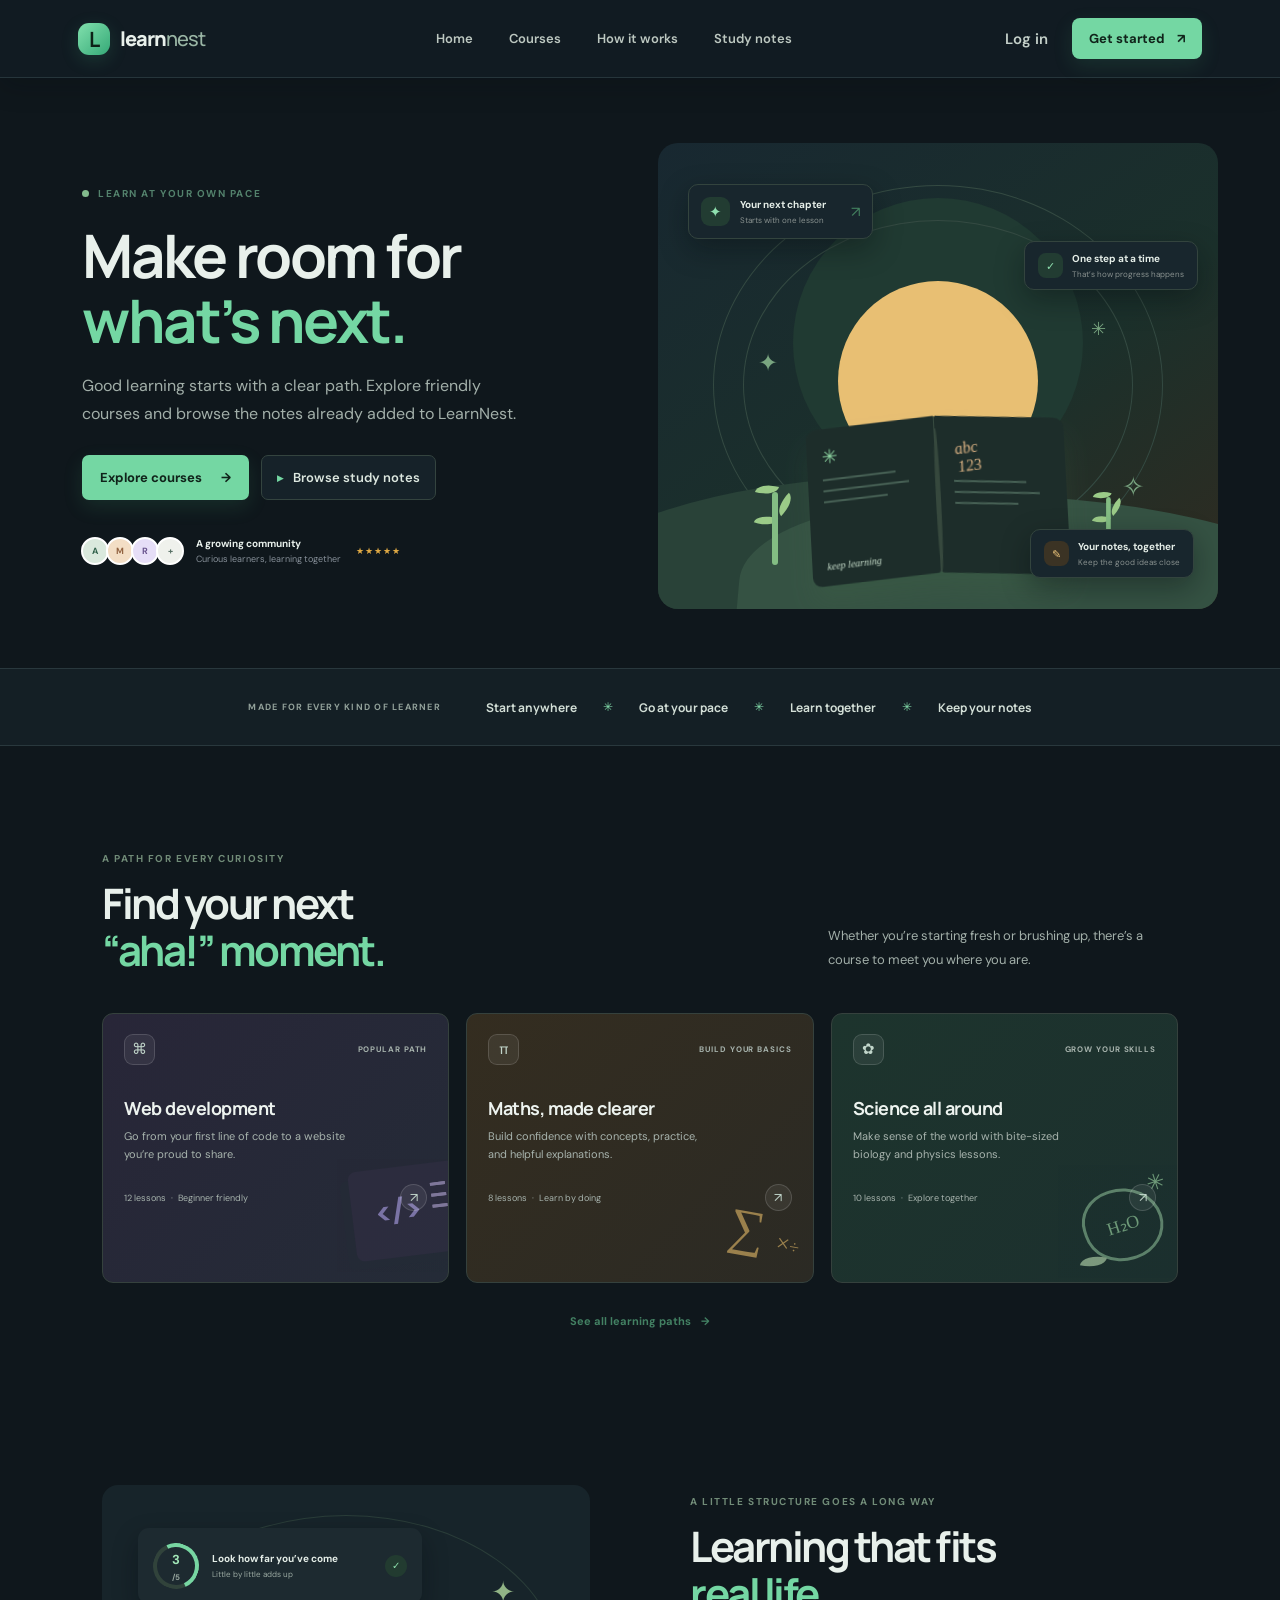
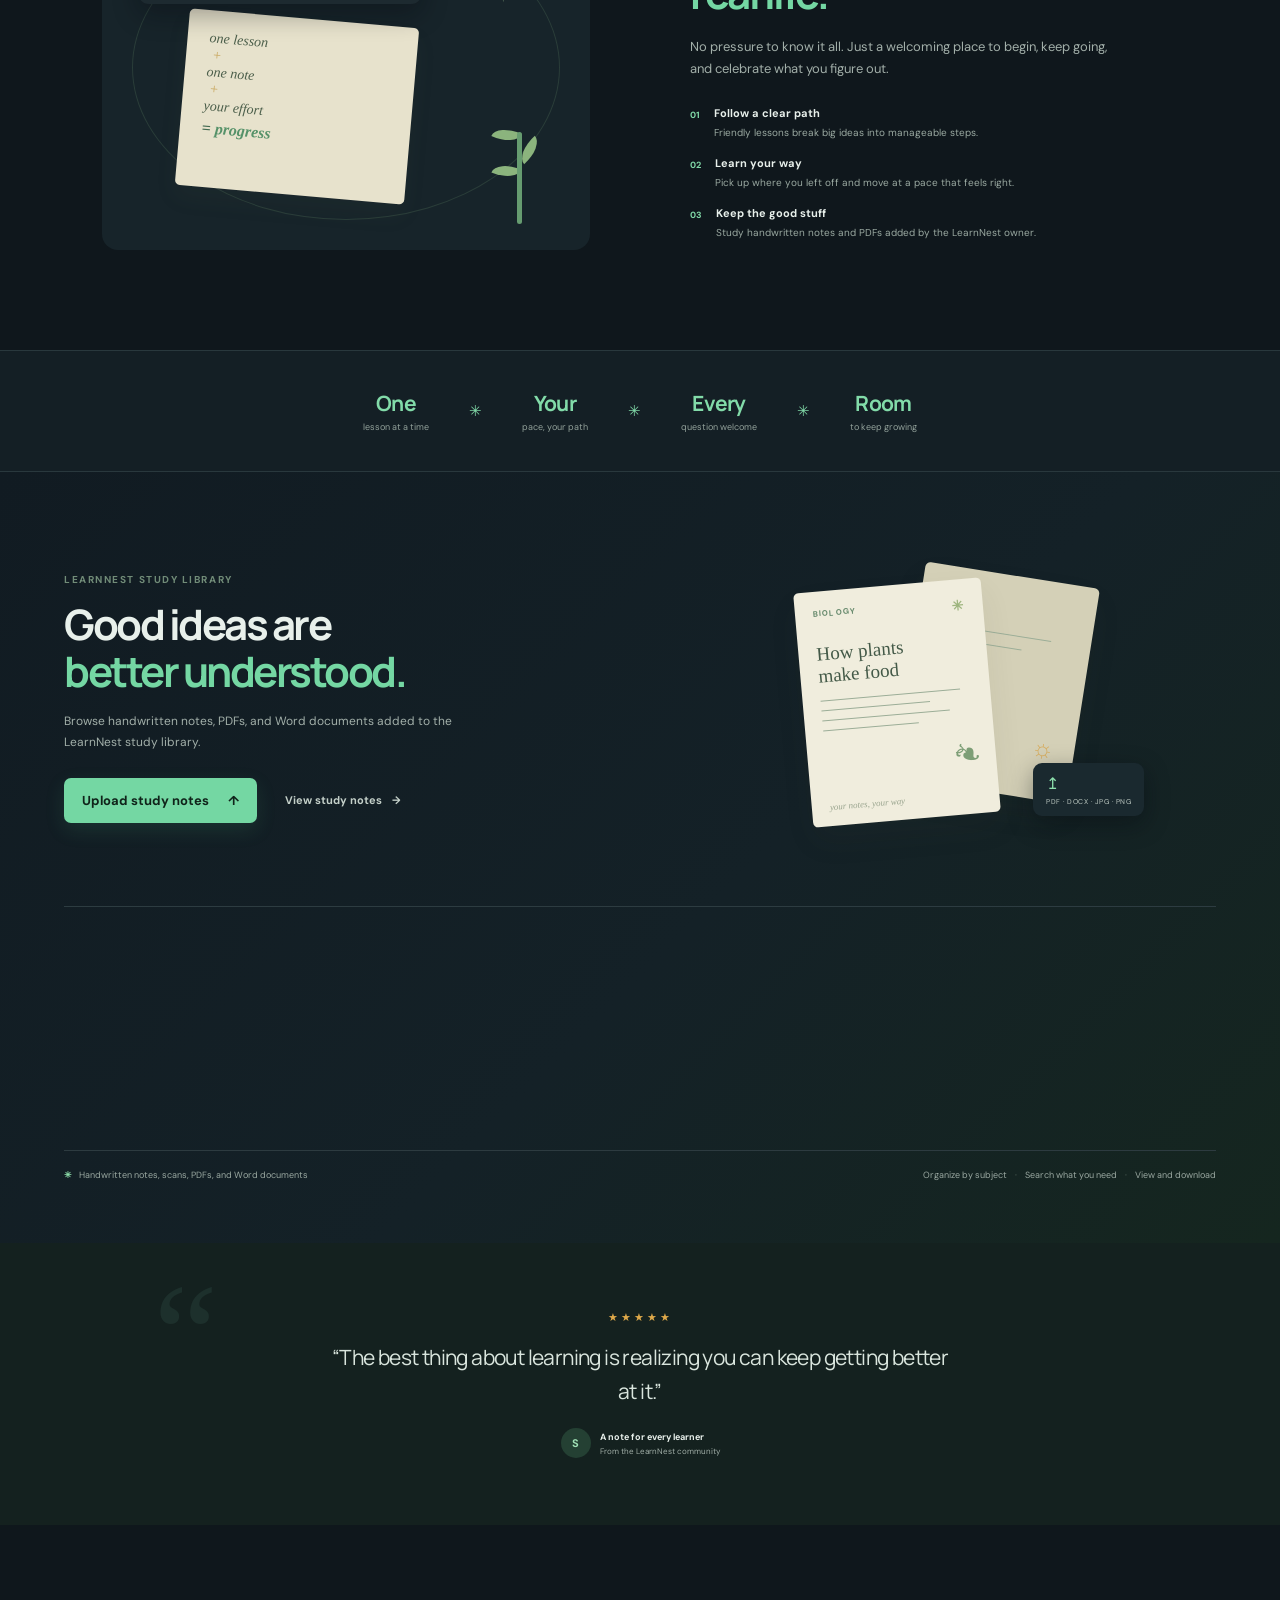
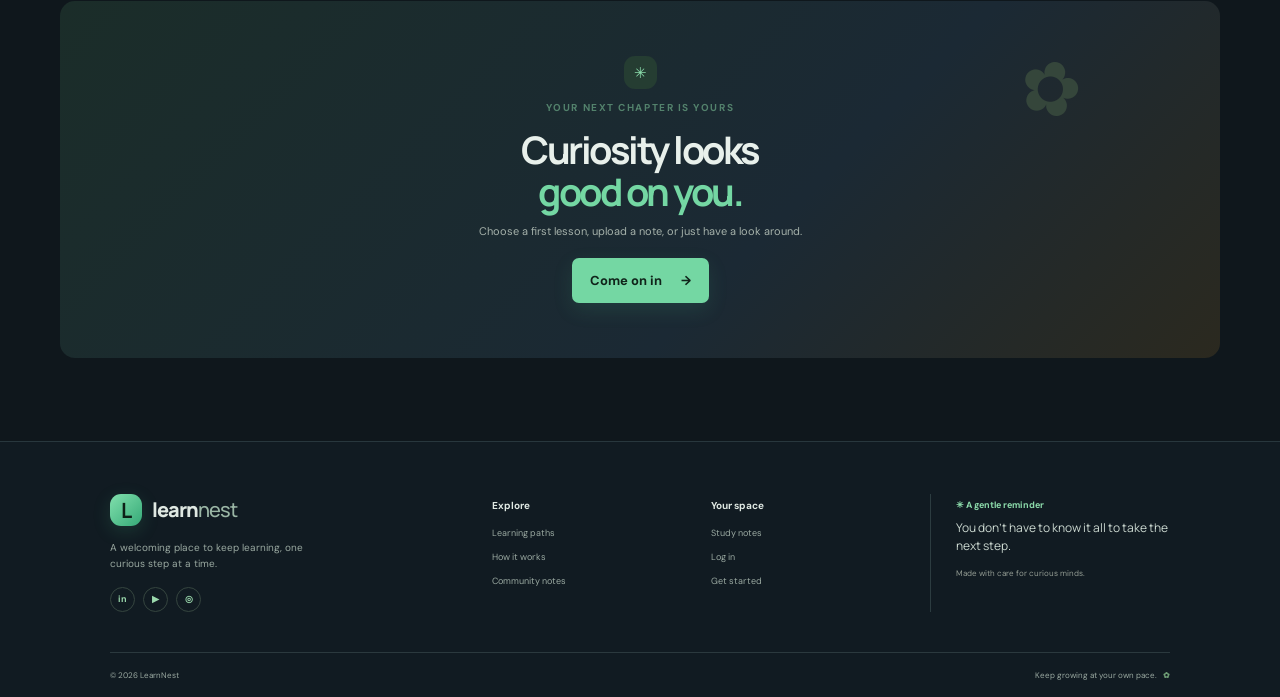
==== commit e649e7a0: "Link LearnNest to the study notes library" ====
--- a/index.html
+++ b/index.html
@@ -1,18 +1,18 @@
 <!doctype html>
 <html lang="en">
-<head><meta charset="utf-8"><meta name="viewport" content="width=device-width, initial-scale=1"><meta name="theme-color" content="#f7f6ff"><title>LearnNest — Learn something new, every day</title><meta name="description" content="Explore courses, learn at your own pace, and share your handwritten study notes with LearnNest."><link rel="preconnect" href="https://fonts.googleapis.com"><link rel="preconnect" href="https://fonts.gstatic.com" crossorigin><link href="https://fonts.googleapis.com/css2?family=DM+Sans:wght@400;500;600;700&family=Manrope:wght@400;500;600;700;800&display=swap" rel="stylesheet"><link rel="stylesheet" href="styles.css"></head>
+<head><meta charset="utf-8"><meta name="viewport" content="width=device-width, initial-scale=1"><meta name="theme-color" content="#101820"><title>LearnNest — Learn something new, every day</title><meta name="description" content="Explore courses, learn at your own pace, and browse the study notes added to LearnNest."><link rel="preconnect" href="https://fonts.googleapis.com"><link rel="preconnect" href="https://fonts.gstatic.com" crossorigin><link href="https://fonts.googleapis.com/css2?family=DM+Sans:wght@400;500;600;700&family=Manrope:wght@400;500;600;700;800&display=swap" rel="stylesheet"><link rel="stylesheet" href="styles.css?v=admin-notes-1"></head>
 <body>
-<header class="site-header"><a href="#home" class="brand"><span class="brand-mark">L</span><span>learn<span class="brand-light">nest</span></span></a><nav class="main-nav" id="mainNav" aria-label="Main navigation"><a href="#home" data-page-link="home">Home</a><a href="#courses" data-page-link="courses">Courses</a><a href="#how" data-page-link="how">How it works</a><a href="#notes" data-page-link="notes">Study notes</a></nav><div class="header-actions"><button class="login-button" id="loginButton">Log in</button><button class="small-primary" id="signupButton">Get started <span>↗</span></button><button class="menu-toggle" id="menuToggle" aria-label="Open navigation">☰</button></div></header>
-<main id="appMain"><section class="hero" id="home" data-page-view="home"><div class="hero-copy"><div class="eyebrow"><span class="eyebrow-dot"></span> LEARN AT YOUR OWN PACE</div><h1>Make room for<br><span>what’s next.</span></h1><p class="hero-description">Good learning starts with a clear path. Explore friendly courses, find your people, and keep all your study notes in one place.</p><div class="hero-actions"><a href="#courses" class="primary-button">Explore courses <span>→</span></a><button class="outline-button" id="heroNotesButton"><span class="play-icon">▸</span> Share your notes</button></div><div class="hero-proof"><div class="avatar-stack"><span>A</span><span>M</span><span>R</span><span>+</span></div><div><b>A growing community</b><small>Curious learners, learning together</small></div><span class="proof-stars">★★★★★</span></div></div><div class="hero-visual"><div class="visual-glow"></div><div class="hero-orbit orbit-a"></div><div class="hero-orbit orbit-b"></div><div class="hero-caption"><span class="caption-icon">✦</span><span><b>Your next chapter</b><small>Starts with one lesson</small></span><i>↗</i></div><div class="floating-note note-top"><span class="note-check">✓</span><span><b>One step at a time</b><small>That’s how progress happens</small></span></div><div class="floating-note note-bottom"><span class="note-emoji">✎</span><span><b>Your notes, together</b><small>Keep the good ideas close</small></span></div><div class="hero-illustration"><div class="sun-disc"></div><div class="hill hill-back"></div><div class="hill hill-front"></div><div class="plant plant-left"><i></i><i></i><i></i><b></b></div><div class="plant plant-right"><i></i><i></i><i></i><b></b></div><div class="open-book"><div class="book-page left-page"><span class="book-mark">✳</span><i></i><i></i><i></i><small>keep learning</small></div><div class="book-page right-page"><span class="book-scribble">abc<br>123</span><i></i><i></i><i></i></div><div class="book-spine"></div></div><span class="sparkle sparkle-a">✦</span><span class="sparkle sparkle-b">✳</span><span class="sparkle sparkle-c">✧</span></div></div></section>
+<header class="site-header"><a href="#home" class="brand"><span class="brand-mark">L</span><span>learn<span class="brand-light">nest</span></span></a><nav class="main-nav" id="mainNav" aria-label="Main navigation"><a href="#home" data-page-link="home">Home</a><a href="#courses" data-page-link="courses">Courses</a><a href="#how" data-page-link="how">How it works</a><a href="notes.html" data-page-link="notes">Study notes</a></nav><div class="header-actions"><button class="login-button" id="loginButton">Log in</button><button class="small-primary" id="signupButton">Get started <span>↗</span></button><button class="menu-toggle" id="menuToggle" aria-label="Open navigation">☰</button></div></header>
+<main id="appMain"><section class="hero" id="home" data-page-view="home"><div class="hero-copy"><div class="eyebrow"><span class="eyebrow-dot"></span> LEARN AT YOUR OWN PACE</div><h1>Make room for<br><span>what’s next.</span></h1><p class="hero-description">Good learning starts with a clear path. Explore friendly courses and browse the notes already added to LearnNest.</p><div class="hero-actions"><a href="#courses" class="primary-button">Explore courses <span>→</span></a><a class="outline-button" href="notes.html"><span class="play-icon">▸</span> Browse study notes</a></div><div class="hero-proof"><div class="avatar-stack"><span>A</span><span>M</span><span>R</span><span>+</span></div><div><b>A growing community</b><small>Curious learners, learning together</small></div><span class="proof-stars">★★★★★</span></div></div><div class="hero-visual"><div class="visual-glow"></div><div class="hero-orbit orbit-a"></div><div class="hero-orbit orbit-b"></div><div class="hero-caption"><span class="caption-icon">✦</span><span><b>Your next chapter</b><small>Starts with one lesson</small></span><i>↗</i></div><div class="floating-note note-top"><span class="note-check">✓</span><span><b>One step at a time</b><small>That’s how progress happens</small></span></div><div class="floating-note note-bottom"><span class="note-emoji">✎</span><span><b>Your notes, together</b><small>Keep the good ideas close</small></span></div><div class="hero-illustration"><div class="sun-disc"></div><div class="hill hill-back"></div><div class="hill hill-front"></div><div class="plant plant-left"><i></i><i></i><i></i><b></b></div><div class="plant plant-right"><i></i><i></i><i></i><b></b></div><div class="open-book"><div class="book-page left-page"><span class="book-mark">✳</span><i></i><i></i><i></i><small>keep learning</small></div><div class="book-page right-page"><span class="book-scribble">abc<br>123</span><i></i><i></i><i></i></div><div class="book-spine"></div></div><span class="sparkle sparkle-a">✦</span><span class="sparkle sparkle-b">✳</span><span class="sparkle sparkle-c">✧</span></div></div></section>
 <section class="trust-strip" data-page-view="home"><span>MADE FOR EVERY KIND OF LEARNER</span><div><b>Start anywhere</b><i>✳</i><b>Go at your pace</b><i>✳</i><b>Learn together</b><i>✳</i><b>Keep your notes</b></div></section>
 <section class="section courses-section" id="courses" data-page-view="courses"><div class="section-intro"><div><div class="eyebrow section-eyebrow">A PATH FOR EVERY CURIOSITY</div><h2>Find your next<br><span>“aha!” moment.</span></h2></div><p>Whether you’re starting fresh or brushing up, there’s a course to meet you where you are.</p></div><div class="course-grid"><article class="course-card course-lilac"><div class="course-top"><span class="course-icon">⌘</span><span class="course-tag">POPULAR PATH</span></div><h3>Web development</h3><p>Go from your first line of code to a website you’re proud to share.</p><div class="course-bottom"><span>12 lessons <i>·</i> Beginner friendly</span><a href="#courses" data-course-open="web" aria-label="Open web development course">↗</a></div><div class="course-art art-code"><span>&lt;/&gt;</span><i></i><i></i></div></article><article class="course-card course-yellow"><div class="course-top"><span class="course-icon">π</span><span class="course-tag">BUILD YOUR BASICS</span></div><h3>Maths, made clearer</h3><p>Build confidence with concepts, practice, and helpful explanations.</p><div class="course-bottom"><span>8 lessons <i>·</i> Learn by doing</span><a href="#courses" data-course-open="math" aria-label="Open mathematics course">↗</a></div><div class="course-art art-math">∑ <span>×</span><i>÷</i></div></article><article class="course-card course-green"><div class="course-top"><span class="course-icon">✿</span><span class="course-tag">GROW YOUR SKILLS</span></div><h3>Science all around</h3><p>Make sense of the world with bite-sized biology and physics lessons.</p><div class="course-bottom"><span>10 lessons <i>·</i> Explore together</span><a href="#courses" data-course-open="science" aria-label="Open science course">↗</a></div><div class="course-art art-science"><span>H₂O</span><i>✳</i><b></b></div></article></div><div class="center-link"><a href="#courses">See all learning paths <span>→</span></a></div></section>
-<section class="benefits-section" id="how" data-page-view="how"><div class="benefits-visual"><div class="benefit-card"><div class="progress-ring"><span>3<small>/5</small></span></div><div><b>Look how far you’ve come</b><small>Little by little adds up</small></div><span class="tiny-check">✓</span></div><div class="benefits-paper"><span>one lesson</span><i>+</i><span>one note</span><i>+</i><span>your effort</span><b>= <em>progress</em></b></div><span class="benefits-spark">✦</span><div class="benefits-plant"><i></i><i></i><i></i><b></b></div></div><div class="benefits-copy"><div class="eyebrow section-eyebrow">A LITTLE STRUCTURE GOES A LONG WAY</div><h2>Learning that fits<br><span>real life.</span></h2><p class="benefits-lede">No pressure to know it all. Just a welcoming place to begin, keep going, and celebrate what you figure out.</p><div class="benefit-list"><div><span>01</span><p><b>Follow a clear path</b><small>Friendly lessons break big ideas into manageable steps.</small></p></div><div><span>02</span><p><b>Learn your way</b><small>Pick up where you left off and move at a pace that feels right.</small></p></div><div><span>03</span><p><b>Keep the good stuff</b><small>Save and share handwritten notes with your learning community.</small></p></div></div></div></section>
+<section class="benefits-section" id="how" data-page-view="how"><div class="benefits-visual"><div class="benefit-card"><div class="progress-ring"><span>3<small>/5</small></span></div><div><b>Look how far you’ve come</b><small>Little by little adds up</small></div><span class="tiny-check">✓</span></div><div class="benefits-paper"><span>one lesson</span><i>+</i><span>one note</span><i>+</i><span>your effort</span><b>= <em>progress</em></b></div><span class="benefits-spark">✦</span><div class="benefits-plant"><i></i><i></i><i></i><b></b></div></div><div class="benefits-copy"><div class="eyebrow section-eyebrow">A LITTLE STRUCTURE GOES A LONG WAY</div><h2>Learning that fits<br><span>real life.</span></h2><p class="benefits-lede">No pressure to know it all. Just a welcoming place to begin, keep going, and celebrate what you figure out.</p><div class="benefit-list"><div><span>01</span><p><b>Follow a clear path</b><small>Friendly lessons break big ideas into manageable steps.</small></p></div><div><span>02</span><p><b>Learn your way</b><small>Pick up where you left off and move at a pace that feels right.</small></p></div><div><span>03</span><p><b>Keep the good stuff</b><small>Study handwritten notes and PDFs added by the LearnNest owner.</small></p></div></div></div></section>
 <section class="stats-band" data-page-view="how"><div><strong>One</strong><span>lesson at a time</span></div><i>✳</i><div><strong>Your</strong><span>pace, your path</span></div><i>✳</i><div><strong>Every</strong><span>question welcome</span></div><i>✳</i><div><strong>Room</strong><span>to keep growing</span></div></section>
-<section class="notes-section section" id="notes" data-page-view="notes"><div class="notes-intro"><div><div class="eyebrow section-eyebrow">YOUR NOTES DESERVE A HOME</div><h2>Good ideas are<br><span>better shared.</span></h2><p>Upload your handwritten notes as a photo, PDF, or Word document. Keep them organized by subject, or share them to help someone else learn.</p><div class="notes-actions"><button class="primary-button" id="uploadButton">Upload your notes <span>↑</span></button><button class="quiet-link" id="browseNotes">Browse shared notes <span>→</span></button></div></div><div class="notes-stack"><div class="paper paper-back"><span>physics</span><div class="scribble-lines"></div><span class="paper-doodle">☼</span></div><div class="paper paper-front"><span class="paper-subject">BIOLOGY <i>✳</i></span><h4>How plants<br>make food</h4><div class="handwritten-lines"><i></i><i></i><i></i><i></i></div><div class="leaf-doodle">❧</div><small>your notes, your way</small></div><span class="upload-badge">↥<small>PDF · DOCX · JPG · PNG</small></span></div></div><div class="notes-library-wrap" id="notesLibrary" aria-live="polite"></div><div class="notes-bottom"><span><b>✳</b> Snap a page, upload a scan, PDF, or Word document</span><span>Organize by subject <i>·</i> Search what you need <i>·</i> Share with care</span></div></section>
+<section class="notes-section section" id="notes" data-page-view="notes"><div class="notes-intro"><div><div class="eyebrow section-eyebrow">LEARNNEST STUDY LIBRARY</div><h2>Good ideas are<br><span>better understood.</span></h2><p>Browse handwritten notes, PDFs, and Word documents added to the LearnNest study library.</p><div class="notes-actions"><button class="primary-button" id="uploadButton" hidden>Upload study notes <span>↑</span></button><button class="quiet-link" id="browseNotes">View study notes <span>→</span></button></div></div><div class="notes-stack"><div class="paper paper-back"><span>physics</span><div class="scribble-lines"></div><span class="paper-doodle">☼</span></div><div class="paper paper-front"><span class="paper-subject">BIOLOGY <i>✳</i></span><h4>How plants<br>make food</h4><div class="handwritten-lines"><i></i><i></i><i></i><i></i></div><div class="leaf-doodle">❧</div><small>your notes, your way</small></div><span class="upload-badge">↥<small>PDF · DOCX · JPG · PNG</small></span></div></div><div class="notes-library-wrap" id="notesLibrary" aria-live="polite"></div><div class="notes-bottom"><span><b>✳</b> Handwritten notes, scans, PDFs, and Word documents</span><span>Organize by subject <i>·</i> Search what you need <i>·</i> View and download</span></div></section>
 <section class="quote-section" data-page-view="home"><div class="quote-stars">★★★★★</div><blockquote>“The best thing about learning is realizing you can keep getting better at it.”</blockquote><div class="quote-by"><span class="quote-avatar">S</span><span><b>A note for every learner</b><small>From the LearnNest community</small></span></div><span class="quote-decoration">“</span></section>
 <section class="final-cta" data-page-view="home"><div class="cta-sun">✳</div><div class="eyebrow">YOUR NEXT CHAPTER IS YOURS</div><h2>Curiosity looks<br><span>good on you.</span></h2><p>Choose a first lesson, upload a note, or just have a look around.</p><button class="primary-button" id="ctaSignup">Come on in <span>→</span></button><div class="cta-doodle">✿</div></section></main>
-<footer class="site-footer"><div class="footer-main"><div class="footer-brand"><a href="#home" class="brand"><span class="brand-mark">L</span><span>learn<span class="brand-light">nest</span></span></a><p>A welcoming place to keep learning, one curious step at a time.</p><div class="social-row"><a href="#home">in</a><a href="#home">▶</a><a href="#home">◎</a></div></div><div class="footer-col"><b>Explore</b><a href="#courses">Learning paths</a><a href="#how">How it works</a><a href="#notes">Community notes</a></div><div class="footer-col"><b>Your space</b><a href="#notes" id="footerUpload">Upload notes</a><a href="#notes" id="footerLogin">Log in</a><a href="#courses">Get started</a></div><div class="footer-col footer-note"><span>✳ A gentle reminder</span><p>You don’t have to know it all to take the next step.</p><small>Made with care for curious minds.</small></div></div><div class="footer-bottom"><span>© 2026 LearnNest</span><span>Keep growing at your own pace. <b>✿</b></span></div></footer>
-<div class="modal-backdrop hidden" id="modalBackdrop"><section class="modal" role="dialog" aria-modal="true" aria-labelledby="modalTitle"><button class="modal-close" id="modalClose" aria-label="Close">×</button><div id="modalBody"></div></section></div><div class="toast" id="toast" role="status"></div><input type="file" id="fileInput" accept="image/*,.pdf,.docx" multiple hidden><script src="config.js"></script><script type="module" src="app.js"></script>
+<footer class="site-footer"><div class="footer-main"><div class="footer-brand"><a href="#home" class="brand"><span class="brand-mark">L</span><span>learn<span class="brand-light">nest</span></span></a><p>A welcoming place to keep learning, one curious step at a time.</p><div class="social-row"><a href="#home">in</a><a href="#home">▶</a><a href="#home">◎</a></div></div><div class="footer-col"><b>Explore</b><a href="#courses">Learning paths</a><a href="#how">How it works</a><a href="notes.html">Community notes</a></div><div class="footer-col"><b>Your space</b><a href="notes.html" id="footerUpload">Study notes</a><a href="#notes" id="footerLogin">Log in</a><a href="#courses">Get started</a></div><div class="footer-col footer-note"><span>✳ A gentle reminder</span><p>You don’t have to know it all to take the next step.</p><small>Made with care for curious minds.</small></div></div><div class="footer-bottom"><span>© 2026 LearnNest</span><span>Keep growing at your own pace. <b>✿</b></span></div></footer>
+<div class="modal-backdrop hidden" id="modalBackdrop"><section class="modal" role="dialog" aria-modal="true" aria-labelledby="modalTitle"><button class="modal-close" id="modalClose" aria-label="Close">×</button><div id="modalBody"></div></section></div><div class="toast" id="toast" role="status"></div><input type="file" id="fileInput" accept="image/*,.pdf,.docx" multiple hidden><script src="config.js"></script><script type="module" src="app.js?v=admin-notes-1"></script>
 </body></html>
 
 
--- a/styles.css
+++ b/styles.css
@@ -4,3 +4,156 @@
 .course-lesson-list{display:grid;gap:8px}.course-lesson{display:flex;align-items:center;gap:11px;width:100%;text-align:left;padding:11px;border:1px solid #edf0eb;border-radius:8px;background:white;color:#2f3c34}.course-lesson:hover{background:#f7faf5;border-color:#c8ddc8}.lesson-number{height:28px;width:28px;flex:0 0 auto;border-radius:8px;background:#edf4ea;display:grid;place-items:center;color:#568462;font-size:10px;font-weight:700}.course-lesson b,.course-lesson small{display:block}.course-lesson b{font-size:10px}.course-lesson small{font-size:8px;color:#89938b;margin-top:4px}.course-lesson>span:nth-child(2){flex:1}.course-lesson>i{font-style:normal;color:#538a61}.back-to-course{border:0;background:none;color:#518360;font-size:10px;font-weight:700;padding:0 0 14px}.lesson-copy{font-size:12px}.lesson-code{overflow:auto;background:#f4f6f2;border:1px solid #ebefe9;border-radius:8px;padding:15px;color:#3f6c4a;font:11px/1.7 ui-monospace,Consolas,monospace;white-space:pre-wrap}
 
 .note-file-actions,.note-owner-actions{display:flex;align-items:center;gap:5px;flex:0 0 auto}.note-file-actions{margin-left:auto}.note-icon-action{display:grid;place-items:center;width:30px;height:30px;border:1px solid #e4ebe1;border-radius:7px;background:#fff;color:#4d815d;transition:background .15s,border-color .15s}.note-icon-action:hover,.note-download-link:hover{background:#eff6ed;border-color:#c8ddc8}.note-icon-action:disabled{opacity:.55;cursor:wait}.note-icon-action svg,.note-download-link svg{width:15px;height:15px;fill:none;stroke:currentColor;stroke-width:1.8;stroke-linecap:round;stroke-linejoin:round}.note-owner-actions .note-action{padding:6px 7px;font-size:8px}.wide-modal{width:min(100%,1000px)}.note-view-toolbar{display:flex;align-items:center;justify-content:space-between;gap:12px;margin:3px 0 13px}.note-back-button{border:0;background:transparent;padding:8px 0;color:#518360;font-size:10px;font-weight:700}.note-download-link{display:inline-flex;align-items:center;justify-content:center;gap:7px;border:1px solid #e2e8e1;border-radius:7px;background:#fff;color:#3f6f50;padding:8px 11px;font-size:10px;font-weight:700}.note-pdf-viewer{display:block;width:100%;height:min(72vh,760px);min-height:360px;border:1px solid #e6ebe4;border-radius:8px;background:#f5f7f3}.pdf-viewer-hint{margin:9px 0 0;text-align:center;color:#849087;font-size:9px}.note-image-preview{display:grid;place-items:center;min-height:260px;max-height:72vh;overflow:auto;border:1px solid #e6ebe4;border-radius:8px;background:#f5f7f3;padding:12px}.note-image-preview img{display:block;max-width:100%;max-height:68vh;object-fit:contain}.saved-note{gap:7px}@media(max-width:680px){.modal.wide-modal{width:100%;padding:31px 14px 18px}.note-pdf-viewer{height:68vh;min-height:300px}.note-owner-actions .note-action{padding:6px 5px;font-size:7px}.note-file-actions,.note-owner-actions{gap:3px}.note-icon-action{width:28px;height:28px}}
+:root{--ink:#1f2433;--muted:#687083;--green:#5b50df;--green-dark:#4539c5;--mint:#efedff;--paper:#faf9ff;--line:#e8e6f2;--lilac:#eeeaff;--yellow:#fff1df}body{background:#fbfaff;color:var(--ink);display:flex;flex-direction:column;min-height:100vh}main{display:flex;flex:1;flex-direction:column;min-height:calc(100vh - 78px)}main>[data-page-view]{width:100%;flex:0 0 auto}main>.page-view-hidden{display:none!important}.page-view-enter{animation:pageEnter .28s ease both}@keyframes pageEnter{from{opacity:0;transform:translateY(9px)}to{opacity:1;transform:translateY(0)}}.brand-mark{background:linear-gradient(135deg,#7266f5,#5145d4);box-shadow:0 5px 16px #574ae633}.brand-light{color:#655bd2}.small-primary,.primary-button{background:#5b50df}.small-primary:hover,.primary-button:hover{background:#4539c5}.main-nav{gap:12px;margin-left:30px}.main-nav a{padding:9px 12px;border-radius:999px;transition:background .18s,color .18s}.main-nav a.active,.main-nav a:hover{background:#efedff;color:#5145d4}.hero-visual{background:linear-gradient(145deg,#f2efff 0%,#e7e7ff 58%,#fff0dc 100%)}.visual-glow{background:#e6e3ff}.hill-back{background:#dbd8fa}.hill-front{background:#ced4f4}.sun-disc{background:#ffd99d}.plant b{background:#6974c7}.plant i{background:#818dd3}.trust-strip,.stats-band{background:#f5f3ff;border-color:#e9e6fb}.course-lilac{background:linear-gradient(135deg,#f0edff,#e8e6ff)}.course-yellow{background:linear-gradient(135deg,#fff5e5,#ffeed7)}.course-green{background:linear-gradient(135deg,#eaf7f4,#e3f1f6)}.course-card{transition:transform .2s,box-shadow .2s}.course-card:hover{transform:translateY(-5px);box-shadow:0 16px 34px #36305b17}.benefits-visual{background:#edf1ff}.benefit-card{box-shadow:0 11px 26px #35395a18}.stats-band strong,.benefit-list>div>span{color:#5b50df}.notes-section#notes{max-width:none;width:100%;margin:0;padding:76px clamp(22px,5vw,82px) 62px;background:linear-gradient(135deg,#f8f7ff 0%,#f2f4ff 54%,#f5fbf8 100%)}#notes .notes-intro,#notes .notes-library-wrap,#notes .notes-bottom{max-width:1160px;width:100%;margin-left:auto;margin-right:auto}#notes .notes-intro{padding:0 0 20px}.notes-library-wrap{margin-top:38px;padding:30px 0 4px;border-top:1px solid #e5e3f1;min-height:220px}.notes-library-heading{display:flex;align-items:center;justify-content:space-between;gap:22px;margin-bottom:22px}.notes-library-heading h3{font-family:var(--display);font-size:30px;letter-spacing:-1px;margin:10px 0 6px;color:#20243a}.notes-library-heading p{font-size:12px;color:#747b8b;margin:0;line-height:1.6}.notes-upload-button{width:auto;flex:0 0 auto}.notes-library-tabs{display:flex;gap:7px;border-bottom:1px solid #e6e5ef;margin-bottom:18px}.notes-tab{border:0;border-bottom:2px solid transparent;background:transparent;padding:11px 15px;color:#747b8b;font-size:11px;font-weight:700}.notes-tab.active{color:#5145d4;border-color:#6257e8}.notes-tools{display:grid;grid-template-columns:minmax(220px,1fr) 170px 165px auto;gap:10px;align-items:end;margin:16px 0}.notes-search{height:42px;display:flex;align-items:center;gap:10px;padding:0 12px;border:1px solid #e3e4ef;border-radius:9px;background:white}.notes-search svg{width:17px;height:17px;fill:none;stroke:#8589a0;stroke-width:1.8;stroke-linecap:round}.notes-search input{width:100%;border:0;outline:0;background:transparent;font:inherit;font-size:11px;color:var(--ink)}.notes-search:focus-within,.notes-filter select:focus{border-color:#8c83ed;box-shadow:0 0 0 3px #ebe9ff}.notes-filter{display:grid;gap:5px}.notes-filter span{font-size:9px;color:#7d8393;font-weight:700}.notes-filter select{height:42px;width:100%;padding:0 10px;border:1px solid #e3e4ef;border-radius:9px;background:white;color:#41465a;font:inherit;font-size:10px;outline:0}.notes-view-toggle{height:42px;border:1px solid #e3e4ef;border-radius:9px;background:white;color:#555b70;padding:0 12px;font-size:10px;font-weight:700}.notes-view-toggle span{font-size:15px;margin-right:4px;color:#5b50df}.notes-results{display:flex;justify-content:space-between;gap:10px;margin:18px 0 11px;color:#8a8e9d;font-size:9px}.notes-results span:first-child{color:#4d5369;font-weight:700}.notes-library-list{display:grid;grid-template-columns:repeat(2,minmax(0,1fr));gap:12px}.notes-library-list[data-layout=list]{grid-template-columns:1fr}.saved-note{display:flex;align-items:center;gap:12px;min-width:0;min-height:92px;padding:15px;border:1px solid #e5e5ef;border-radius:12px;background:#fff;box-shadow:0 5px 16px #28284808;transition:transform .18s,box-shadow .18s,border-color .18s}.saved-note:hover{transform:translateY(-2px);border-color:#d4d0f5;box-shadow:0 10px 24px #28284812}.saved-note-icon{width:44px;height:44px;flex:0 0 auto;border-radius:12px;background:#efedff;color:#574bd5;font-size:11px}.saved-note-info{flex:1;min-width:0}.saved-note-info b{font-size:12px;color:#25283a}.saved-note-info small{font-size:9px;color:#7e8494;margin-top:5px}.saved-note-info small+small{margin-top:4px}.saved-note-actions,.note-file-actions,.note-owner-actions{display:flex;align-items:center;gap:6px;flex:0 0 auto}.note-file-actions{margin-left:auto}.note-icon-action{display:grid;place-items:center;width:34px;height:34px;border:1px solid #e5e4f0;border-radius:8px;background:#fff;color:#5549d4;transition:background .15s,border-color .15s,transform .15s}.note-icon-action:hover,.note-download-link:hover{background:#efedff;border-color:#cfcaf7;transform:translateY(-1px)}.note-icon-action:disabled{opacity:.55;cursor:wait}.note-icon-action svg,.note-download-link svg{width:16px;height:16px;fill:none;stroke:currentColor;stroke-width:1.8;stroke-linecap:round;stroke-linejoin:round}.note-owner-actions .note-action{padding:8px 9px;font-size:9px;border-radius:7px}.note-action{border:1px solid #e4e4ef;background:#fff;color:#5145d4}.note-action:hover{background:#efedff}.delete-action{color:#bb5a66}.notes-empty-state,.notes-signin-state,.notes-error-state{min-height:225px;display:flex;flex-direction:column;align-items:center;justify-content:center;text-align:center;padding:28px;border:1px dashed #d6d4e9;border-radius:16px;background:#ffffffa8}.notes-empty-state>span,.notes-state-icon{display:grid;place-items:center;width:50px;height:50px;border-radius:15px;background:#efedff;color:#5b50df;font-size:22px;margin-bottom:12px}.notes-empty-state b,.notes-signin-state h3,.notes-error-state b{font-family:var(--display);font-size:20px;letter-spacing:-.5px;margin:4px 0;color:#25283a}.notes-empty-state small,.notes-signin-state p,.notes-error-state p{font-size:11px;color:#777e8e;line-height:1.6;margin:5px 0 16px}.notes-state-actions{display:flex;justify-content:center;align-items:center;gap:9px;flex-wrap:wrap;margin-top:8px}.notes-state-actions .primary-button,.notes-state-actions .outline-button{font-size:11px}.notes-state-actions .quiet-link{font-size:10px}.notes-loading{display:flex;justify-content:center;align-items:center;gap:10px;min-height:180px;color:#7a8091;font-size:11px}.loading-dot{width:8px;height:8px;border-radius:50%;background:#6c60e9;box-shadow:0 0 0 5px #eeecff;animation:dotPulse 1s infinite alternate}@keyframes dotPulse{to{opacity:.4;transform:scale(.8)}}.notes-error-state p{max-width:600px}.reader-open.notes-section#notes{padding-top:40px;padding-bottom:70px}.notes-section.reader-open .notes-intro,.notes-section.reader-open .notes-bottom{display:none}.notes-section.reader-open .notes-library-wrap{max-width:1400px;margin-top:0;padding-top:0;border-top:0}.note-reader-page{width:100%;margin:0 auto}.note-view-toolbar{display:flex;align-items:center;justify-content:space-between;gap:12px;margin:0 0 14px}.note-back-button{border:0;background:transparent;padding:9px 0;color:#5145d4;font-size:11px;font-weight:700}.note-download-link{display:inline-flex;align-items:center;justify-content:center;gap:7px;border:1px solid #e3e3ef;border-radius:8px;background:#fff;color:#5145d4;padding:10px 13px;font-size:10px;font-weight:700}.note-reader-heading{margin:5px 0 18px}.note-reader-heading h2{font-family:var(--display);font-size:32px;letter-spacing:-1px;margin:8px 0 4px;color:#25283a}.note-reader-heading p{font-size:10px;color:#818697;margin:0}.note-pdf-viewer{display:block;width:100%;height:min(82vh,1100px);min-height:480px;border:1px solid #e2e2ed;border-radius:12px;background:white;box-shadow:0 10px 32px #2828480d}.pdf-viewer-hint{margin:10px 0 0;text-align:center;color:#818697;font-size:10px}.note-image-preview{display:grid;place-items:center;min-height:360px;max-height:82vh;overflow:auto;border:1px solid #e2e2ed;border-radius:12px;background:white;padding:16px}.note-image-preview img{display:block;max-width:100%;max-height:78vh;object-fit:contain}.course-lesson{transition:background .18s,border-color .18s,transform .18s}.course-lesson:hover{transform:translateX(3px)}.final-cta{background:linear-gradient(130deg,#eeeaff,#e7efff 62%,#f3f8ef)}.quote-section{background:#f2f0ff}.site-footer{background:#f8f8fc;border-color:#e9e8f1}.form-field input:focus,.form-field select:focus,.form-field textarea:focus{border-color:#8c83ed;box-shadow:0 0 0 3px #ebe9ff}.modal-close{color:#555a70}.toast{background:#29274a}.toast-error{background:#8d403b}.wide-modal{width:min(100%,1000px)}.note-image-preview img{max-width:100%}.notes-section#notes.reader-open{min-height:calc(100vh - 78px)}
+.main-nav a:focus-visible,.primary-button:focus-visible,.outline-button:focus-visible,.note-icon-action:focus-visible,.note-action:focus-visible,.notes-tab:focus-visible,.notes-view-toggle:focus-visible{outline:3px solid #a9a1ff;outline-offset:2px}
+@media(max-width:900px){.main-nav{gap:4px;margin-left:10px}.main-nav a{padding:8px 9px;font-size:12px}.notes-tools{grid-template-columns:minmax(180px,1fr) 150px 145px}.notes-view-toggle{grid-column:3;justify-self:end}.notes-library-list{grid-template-columns:1fr}.saved-note{min-height:85px}}
+@media(max-width:680px){main{min-height:calc(100vh - 65px)}.main-nav{gap:18px}.main-nav a{padding:0;border-radius:0;background:transparent!important}.main-nav a.active{color:#5145d4}.notes-section#notes{padding:54px 18px 48px}.notes-library-wrap{margin-top:24px;padding-top:22px}.notes-library-heading{align-items:flex-start;flex-direction:column;gap:12px}.notes-library-heading h3{font-size:25px}.notes-upload-button{width:100%}.notes-tools{grid-template-columns:1fr 1fr;gap:9px}.notes-search{grid-column:1/-1}.notes-filter select{font-size:9px}.notes-view-toggle{grid-column:1/-1;justify-self:start}.notes-results{margin-top:14px}.notes-library-list{grid-template-columns:1fr}.saved-note{gap:8px;padding:11px;min-height:78px;flex-wrap:wrap}.saved-note-info{min-width:110px}.saved-note-info b{font-size:10px}.saved-note-actions,.note-file-actions,.note-owner-actions{gap:3px}.saved-note-actions{margin-left:auto}.note-icon-action{width:29px;height:29px}.note-owner-actions .note-action{padding:6px;font-size:8px}.note-reader-heading h2{font-size:25px}.note-pdf-viewer{height:75vh;min-height:360px}.note-image-preview{min-height:240px;padding:8px}.notes-section#notes.reader-open{padding-top:30px}.notes-signin-state{padding:22px 14px}.notes-state-actions{flex-direction:column;width:100%}.notes-state-actions button{width:100%}}
+@media(prefers-reduced-motion:reduce){.page-view-enter,.loading-dot{animation:none!important}.course-card:hover,.course-lesson:hover{transform:none}}
+:root{color-scheme:dark;--ink:#e8f0eb;--muted:#a0aea7;--green:#74d7a3;--green-dark:#43b980;--mint:#20372e;--paper:#111a20;--line:#2b3a40;--lilac:#282638;--yellow:#342d20}
+body{background:#0f171c;color:#e8f0eb}
+.site-header{background:#111b22;border-color:#26353b;box-shadow:0 8px 28px #050b0f33}
+.brand-mark{background:linear-gradient(135deg,#81e0ad,#35a977);color:#0d2117;box-shadow:0 5px 18px #48c4892b}
+.brand-light{color:#9ab6a5}
+.main-nav a{color:#bdc8c1}
+.main-nav a.active,.main-nav a:hover{background:#20372e;color:#8de4b2}
+.login-button,.quiet-link{color:#c4d0c9}
+.login-button:hover,.quiet-link:hover{color:#85dfad}
+.small-primary,.primary-button{background:#74d7a3;color:#10231a;box-shadow:0 7px 20px #4dc88a20}
+.small-primary:hover,.primary-button:hover{background:#91e7b8;color:#0c2016}
+.outline-button{background:#162229;border-color:#34443f;color:#dce7df}
+.hero-description,.section-intro>p,.notes-intro p,.benefits-lede{color:#a2afa9}
+.hero-visual{background:linear-gradient(145deg,#182831 0%,#1b302b 58%,#302b20 100%)}
+.visual-glow{background:#203a32}
+.hero-orbit{border-color:#344a42}
+.sun-disc{background:#e8bf73}
+.hill-back{background:#294238}
+.hill-front{background:#355243}
+.plant b{background:#83bd83}
+.plant i{background:#9bcb88}
+.hero-caption,.floating-note{background:#18262d;border-color:#33443e;box-shadow:0 10px 28px #050b0d5c;color:#e5eee8}
+.caption-icon,.note-check{background:#223c32;color:#8fe0af}
+.note-emoji{background:#3b3324;color:#efc77d}
+.book-page{background:#1d2d2a;color:#cae1ce;border-color:#374b40}
+.book-page i{background:#476155}
+.book-mark{color:#8ed5a2}
+.book-scribble{color:#e2b786}
+.book-spine{background:#36483d}
+.trust-strip,.stats-band{background:#141f25;border-color:#29383d}
+.trust-strip b{color:#d3dfd7}
+.trust-strip>span,.stats-band span{color:#92a19a}
+.trust-strip i,.stats-band>i,.stats-band strong,.benefit-list>div>span{color:#82dba9}
+.course-lilac{background:linear-gradient(135deg,#282638,#242b37)}
+.course-yellow{background:linear-gradient(135deg,#342d20,#2b2a24)}
+.course-green{background:linear-gradient(135deg,#1d342d,#1c302e)}
+.course-card{border:1px solid #35413d}
+.course-card h3{color:#edf3ef}
+.course-card>p,.course-tag,.course-bottom{color:#a7b3ad}
+.course-icon,.course-bottom a{background:#ffffff10;border-color:#ffffff24;color:#c1d5ca}
+.art-code{background:#302e42;box-shadow:-9px 8px #242b37}
+.art-code span{color:#a89be0}
+.art-math{color:#d6af63}
+.art-science{border-color:#80ad8a;color:#9ad1a0}
+.benefits-visual{background:#17242a}
+.benefits-visual:before{border-color:#2a3d39}
+.benefit-card{background:#1d2a30;box-shadow:0 11px 26px #050a0e55;color:#e5eee8}
+.progress-ring{border-color:#31433b;border-top-color:#77d6a2;border-right-color:#77d6a2;color:#a2e7b8}
+.progress-ring small,.benefit-card small,.benefit-list small{color:#9aa9a1}
+.tiny-check{background:#223b30;color:#8de0ac}
+.benefits-paper{background:#e7e2cc;color:#4b5e4a}
+.benefits-plant b{background:#669c70}
+.benefits-plant i{background:#8bb47d}
+.notes-section#notes{background:linear-gradient(135deg,#111b22 0%,#142127 56%,#15261f 100%)}
+.notes-library-wrap{border-color:#2d3c41}
+.notes-library-heading h3,.note-reader-heading h2{color:#edf3ef}
+.notes-library-heading p,.notes-results,.notes-reader-heading p{color:#9aa8a1}
+.notes-library-tabs{border-color:#2a3a3f}
+.notes-tab{color:#9aa8a1}
+.notes-tab.active{color:#8de2b0;border-color:#74d7a3}
+.notes-search,.notes-filter select,.notes-view-toggle{background:#152229;border-color:#34443f;color:#e0e9e3}
+.notes-search svg{stroke:#9eafa5}
+.notes-search input{color:#e8f0eb}
+.notes-search input::placeholder{color:#819087}
+.notes-search:focus-within,.notes-filter select:focus{border-color:#70c994;box-shadow:0 0 0 3px #74d7a320}
+.notes-filter span{color:#a1afa7}
+.notes-filter select option{background:#152229;color:#e8f0eb}
+.notes-view-toggle{color:#c4d0c9}
+.notes-view-toggle span,.notes-results span:first-child{color:#80dca8}
+.saved-note{background:#1a272d;border-color:#30413e;box-shadow:0 6px 18px #060c1040}
+.saved-note:hover{background:#1c2c31;border-color:#436254;box-shadow:0 12px 26px #050c104d}
+.saved-note-icon{background:#203a30;color:#91e0ad}
+.saved-note-info b{color:#e8f0eb}
+.saved-note-info small{color:#a0aea7}
+.note-icon-action,.note-download-link,.note-action{background:#18262c;border-color:#354741;color:#8de0ad}
+.note-icon-action:hover,.note-download-link:hover,.note-action:hover{background:#223b30;border-color:#4e7d61}
+.note-owner-actions .note-action{color:#9de5b6}
+.delete-action{color:#f19a9c!important;border-color:#5c3d42!important}
+.notes-empty-state,.notes-signin-state,.notes-error-state{background:#17242a;border-color:#405249}
+.notes-empty-state>span,.notes-state-icon{background:#203a30;color:#8de0ad}
+.notes-empty-state b,.notes-signin-state h3,.notes-error-state b{color:#e8f0eb}
+.notes-empty-state small,.notes-signin-state p,.notes-error-state p{color:#a1afa7}
+.notes-loading{color:#a4b1aa}
+.loading-dot{background:#74d7a3;box-shadow:0 0 0 5px #74d7a31c}
+.notes-section.reader-open .notes-library-wrap{border-color:transparent}
+.note-back-button{color:#90e0b1}
+.note-reader-heading p{color:#9baaa2}
+.note-pdf-viewer{background:#fff;border-color:#34443f;box-shadow:0 10px 32px #050a0e66}
+.pdf-viewer-hint{color:#a2afa8}
+.note-image-preview{background:#131f25;border-color:#30413e}
+.note-view-toolbar .note-download-link{background:#1a292e}
+.paper-back{background:#d4d0b7;color:#52644e}
+.paper-front{background:#f0eddd;color:#465f4d}
+.upload-badge{background:#1a292f;color:#8de0ad;box-shadow:0 8px 24px #050b0e66}
+.upload-badge small{color:#bdc9c2}
+.paper-front h4{color:#435947}
+.paper-subject{color:#66896c}
+.handwritten-lines i,.scribble-lines:before,.scribble-lines:after{background:#9cae98}
+.leaf-doodle{color:#7d9e76}
+.paper-doodle{color:#d7ad5f}
+.notes-bottom{border-color:#2d3b40;color:#9aa8a1}
+.notes-bottom b{color:#8bdca8}
+.notes-bottom i{color:#607269}
+.quote-section{background:#14211f;color:#e8f0eb}
+.quote-section blockquote{color:#d9e5dd}
+.quote-by small{color:#a0aea7}
+.quote-avatar{background:#244033;color:#a1e1b6}
+.quote-decoration{color:#1d302c}
+.final-cta{background:linear-gradient(135deg,#1b2d29,#1b2934 62%,#2b291f);color:#e8f0eb}
+.final-cta p{color:#a5b1aa}
+.cta-sun{background:#253d32;color:#8de0ad}
+.cta-doodle{color:#35463b}
+.site-footer{background:#111b22;border-color:#28373d;color:#dfe8e2}
+.footer-brand p,.footer-col a,.footer-bottom{color:#9aa9a1}
+.footer-col b{color:#e0e9e3}
+.footer-note{border-color:#2c3c40}
+.footer-note>span,.footer-col a:hover{color:#8cdbab}
+.footer-note p{color:#cbd8d0}
+.footer-bottom{border-color:#2b393e}
+.social-row a{border-color:#35453f;color:#9bd9ad}
+.modal-backdrop{background:#05090dcc}
+.modal{background:#18242b;color:#e8f0eb;border:1px solid #30413f;box-shadow:0 24px 70px #0009}
+.modal h2{color:#eef3ef}
+.modal-copy{color:#a4b1aa}
+.modal-close{background:#26353a;color:#dce7df}
+.form-field span{color:#dce7df}
+.form-field input,.form-field select,.form-field textarea{background:#111d23;border-color:#34443f;color:#e8f0eb}
+.form-field input::placeholder,.form-field textarea::placeholder{color:#87958d}
+.form-field input:focus,.form-field select:focus,.form-field textarea:focus{border-color:#74d7a3;box-shadow:0 0 0 3px #74d7a320}
+.modal-switch{color:#a6b2ab}
+.modal-switch button{color:#8de0ad}
+.form-note,.fine-print{color:#9ba9a2}
+.upload-drop{background:#172a25;border-color:#456852}
+.upload-drop strong{color:#e5eee8}
+.upload-drop small{color:#a2b0a8}
+.upload-drop button{background:#244334;color:#a4e5b9}
+.file-list{color:#a5dfb2}
+.course-lesson{background:#19272d;border-color:#30413e;color:#e4ede7}
+.course-lesson:hover{background:#20332e;border-color:#456b54}
+.lesson-number{background:#21382e;color:#91dfad}
+.course-lesson small{color:#a0aea7}
+.lesson-code{background:#111d23;border-color:#30413e;color:#a4dfb2}
+.back-to-course{color:#8de0ad}
+.toast{background:#263a30;color:#f1f6f2}
+.toast-error{background:#8d403b}
+.main-nav a:focus-visible,.primary-button:focus-visible,.outline-button:focus-visible,.note-icon-action:focus-visible,.note-action:focus-visible,.notes-tab:focus-visible,.notes-view-toggle:focus-visible{outline-color:#91e0ad}
+::selection{background:#74d7a355;color:#f4fff7}
+@media(max-width:680px){.main-nav.open{background:#111b22}.main-nav a.active{color:#8de0ad}.main-nav a{color:#d0dad4}.notes-search,.notes-filter select,.notes-view-toggle{background:#152229}.notes-library-heading h3{color:#edf3ef}}
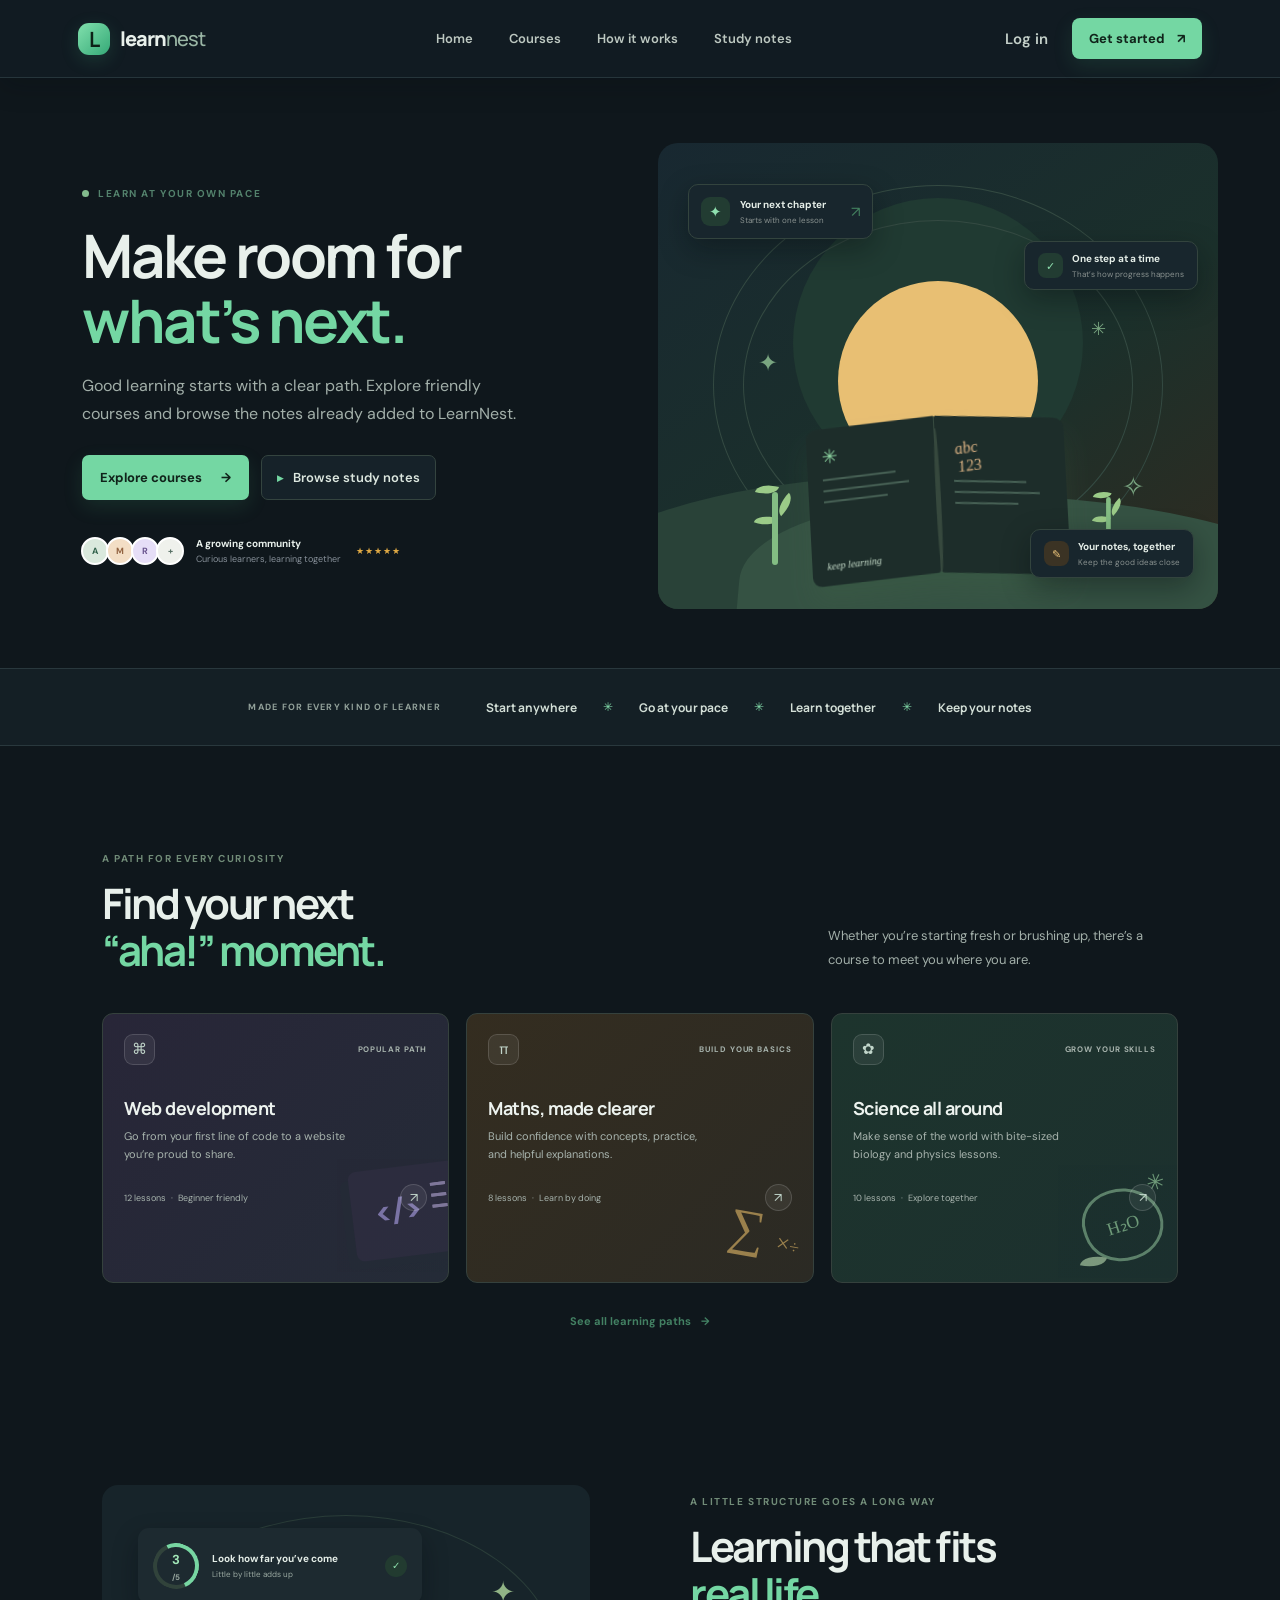
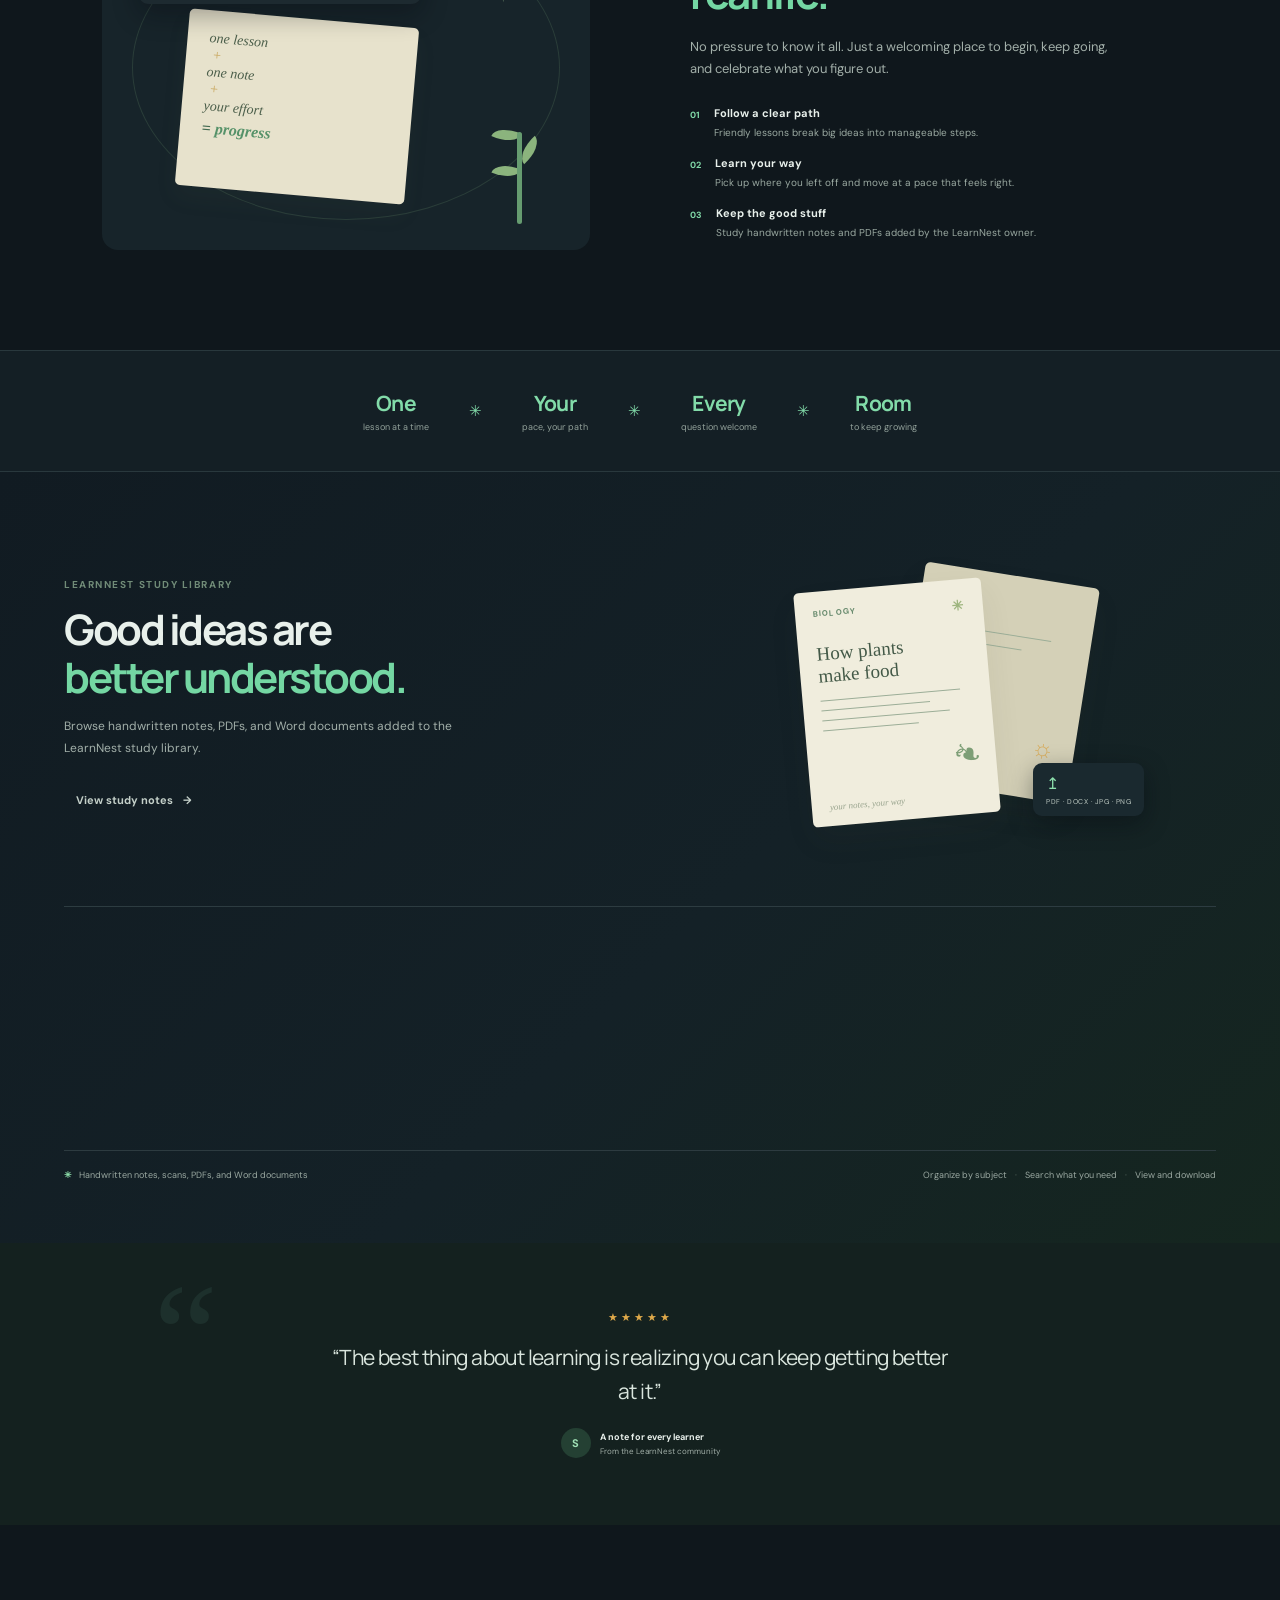
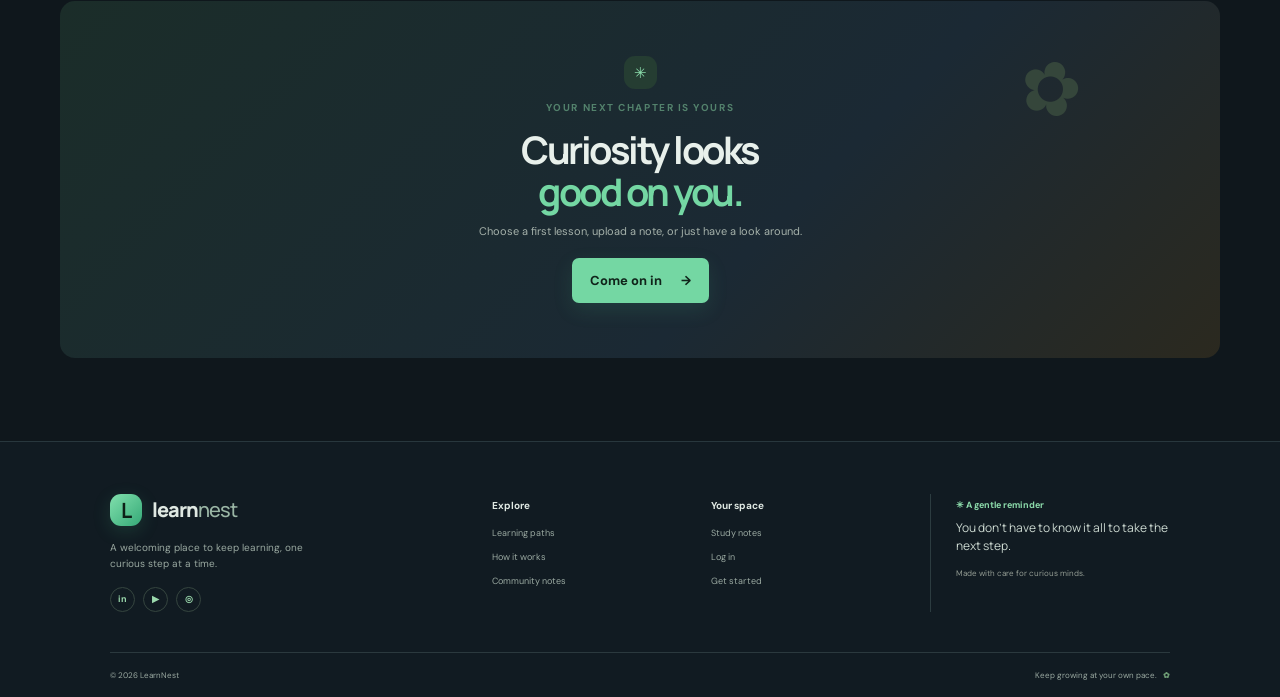
==== commit 312fa0e4: "Update LearnNest links to owner controls" ====
--- a/index.html
+++ b/index.html
@@ -1,6 +1,6 @@
 <!doctype html>
 <html lang="en">
-<head><meta charset="utf-8"><meta name="viewport" content="width=device-width, initial-scale=1"><meta name="theme-color" content="#101820"><title>LearnNest — Learn something new, every day</title><meta name="description" content="Explore courses, learn at your own pace, and browse the study notes added to LearnNest."><link rel="preconnect" href="https://fonts.googleapis.com"><link rel="preconnect" href="https://fonts.gstatic.com" crossorigin><link href="https://fonts.googleapis.com/css2?family=DM+Sans:wght@400;500;600;700&family=Manrope:wght@400;500;600;700;800&display=swap" rel="stylesheet"><link rel="stylesheet" href="styles.css?v=admin-notes-1"></head>
+<head><meta charset="utf-8"><meta name="viewport" content="width=device-width, initial-scale=1"><meta name="theme-color" content="#101820"><title>LearnNest — Learn something new, every day</title><meta name="description" content="Explore courses, learn at your own pace, and browse the study notes added to LearnNest."><link rel="preconnect" href="https://fonts.googleapis.com"><link rel="preconnect" href="https://fonts.gstatic.com" crossorigin><link href="https://fonts.googleapis.com/css2?family=DM+Sans:wght@400;500;600;700&family=Manrope:wght@400;500;600;700;800&display=swap" rel="stylesheet"><link rel="stylesheet" href="styles.css?v=master-control-1"></head>
 <body>
 <header class="site-header"><a href="#home" class="brand"><span class="brand-mark">L</span><span>learn<span class="brand-light">nest</span></span></a><nav class="main-nav" id="mainNav" aria-label="Main navigation"><a href="#home" data-page-link="home">Home</a><a href="#courses" data-page-link="courses">Courses</a><a href="#how" data-page-link="how">How it works</a><a href="notes.html" data-page-link="notes">Study notes</a></nav><div class="header-actions"><button class="login-button" id="loginButton">Log in</button><button class="small-primary" id="signupButton">Get started <span>↗</span></button><button class="menu-toggle" id="menuToggle" aria-label="Open navigation">☰</button></div></header>
 <main id="appMain"><section class="hero" id="home" data-page-view="home"><div class="hero-copy"><div class="eyebrow"><span class="eyebrow-dot"></span> LEARN AT YOUR OWN PACE</div><h1>Make room for<br><span>what’s next.</span></h1><p class="hero-description">Good learning starts with a clear path. Explore friendly courses and browse the notes already added to LearnNest.</p><div class="hero-actions"><a href="#courses" class="primary-button">Explore courses <span>→</span></a><a class="outline-button" href="notes.html"><span class="play-icon">▸</span> Browse study notes</a></div><div class="hero-proof"><div class="avatar-stack"><span>A</span><span>M</span><span>R</span><span>+</span></div><div><b>A growing community</b><small>Curious learners, learning together</small></div><span class="proof-stars">★★★★★</span></div></div><div class="hero-visual"><div class="visual-glow"></div><div class="hero-orbit orbit-a"></div><div class="hero-orbit orbit-b"></div><div class="hero-caption"><span class="caption-icon">✦</span><span><b>Your next chapter</b><small>Starts with one lesson</small></span><i>↗</i></div><div class="floating-note note-top"><span class="note-check">✓</span><span><b>One step at a time</b><small>That’s how progress happens</small></span></div><div class="floating-note note-bottom"><span class="note-emoji">✎</span><span><b>Your notes, together</b><small>Keep the good ideas close</small></span></div><div class="hero-illustration"><div class="sun-disc"></div><div class="hill hill-back"></div><div class="hill hill-front"></div><div class="plant plant-left"><i></i><i></i><i></i><b></b></div><div class="plant plant-right"><i></i><i></i><i></i><b></b></div><div class="open-book"><div class="book-page left-page"><span class="book-mark">✳</span><i></i><i></i><i></i><small>keep learning</small></div><div class="book-page right-page"><span class="book-scribble">abc<br>123</span><i></i><i></i><i></i></div><div class="book-spine"></div></div><span class="sparkle sparkle-a">✦</span><span class="sparkle sparkle-b">✳</span><span class="sparkle sparkle-c">✧</span></div></div></section>
@@ -8,11 +8,11 @@
 <section class="section courses-section" id="courses" data-page-view="courses"><div class="section-intro"><div><div class="eyebrow section-eyebrow">A PATH FOR EVERY CURIOSITY</div><h2>Find your next<br><span>“aha!” moment.</span></h2></div><p>Whether you’re starting fresh or brushing up, there’s a course to meet you where you are.</p></div><div class="course-grid"><article class="course-card course-lilac"><div class="course-top"><span class="course-icon">⌘</span><span class="course-tag">POPULAR PATH</span></div><h3>Web development</h3><p>Go from your first line of code to a website you’re proud to share.</p><div class="course-bottom"><span>12 lessons <i>·</i> Beginner friendly</span><a href="#courses" data-course-open="web" aria-label="Open web development course">↗</a></div><div class="course-art art-code"><span>&lt;/&gt;</span><i></i><i></i></div></article><article class="course-card course-yellow"><div class="course-top"><span class="course-icon">π</span><span class="course-tag">BUILD YOUR BASICS</span></div><h3>Maths, made clearer</h3><p>Build confidence with concepts, practice, and helpful explanations.</p><div class="course-bottom"><span>8 lessons <i>·</i> Learn by doing</span><a href="#courses" data-course-open="math" aria-label="Open mathematics course">↗</a></div><div class="course-art art-math">∑ <span>×</span><i>÷</i></div></article><article class="course-card course-green"><div class="course-top"><span class="course-icon">✿</span><span class="course-tag">GROW YOUR SKILLS</span></div><h3>Science all around</h3><p>Make sense of the world with bite-sized biology and physics lessons.</p><div class="course-bottom"><span>10 lessons <i>·</i> Explore together</span><a href="#courses" data-course-open="science" aria-label="Open science course">↗</a></div><div class="course-art art-science"><span>H₂O</span><i>✳</i><b></b></div></article></div><div class="center-link"><a href="#courses">See all learning paths <span>→</span></a></div></section>
 <section class="benefits-section" id="how" data-page-view="how"><div class="benefits-visual"><div class="benefit-card"><div class="progress-ring"><span>3<small>/5</small></span></div><div><b>Look how far you’ve come</b><small>Little by little adds up</small></div><span class="tiny-check">✓</span></div><div class="benefits-paper"><span>one lesson</span><i>+</i><span>one note</span><i>+</i><span>your effort</span><b>= <em>progress</em></b></div><span class="benefits-spark">✦</span><div class="benefits-plant"><i></i><i></i><i></i><b></b></div></div><div class="benefits-copy"><div class="eyebrow section-eyebrow">A LITTLE STRUCTURE GOES A LONG WAY</div><h2>Learning that fits<br><span>real life.</span></h2><p class="benefits-lede">No pressure to know it all. Just a welcoming place to begin, keep going, and celebrate what you figure out.</p><div class="benefit-list"><div><span>01</span><p><b>Follow a clear path</b><small>Friendly lessons break big ideas into manageable steps.</small></p></div><div><span>02</span><p><b>Learn your way</b><small>Pick up where you left off and move at a pace that feels right.</small></p></div><div><span>03</span><p><b>Keep the good stuff</b><small>Study handwritten notes and PDFs added by the LearnNest owner.</small></p></div></div></div></section>
 <section class="stats-band" data-page-view="how"><div><strong>One</strong><span>lesson at a time</span></div><i>✳</i><div><strong>Your</strong><span>pace, your path</span></div><i>✳</i><div><strong>Every</strong><span>question welcome</span></div><i>✳</i><div><strong>Room</strong><span>to keep growing</span></div></section>
-<section class="notes-section section" id="notes" data-page-view="notes"><div class="notes-intro"><div><div class="eyebrow section-eyebrow">LEARNNEST STUDY LIBRARY</div><h2>Good ideas are<br><span>better understood.</span></h2><p>Browse handwritten notes, PDFs, and Word documents added to the LearnNest study library.</p><div class="notes-actions"><button class="primary-button" id="uploadButton" hidden>Upload study notes <span>↑</span></button><button class="quiet-link" id="browseNotes">View study notes <span>→</span></button></div></div><div class="notes-stack"><div class="paper paper-back"><span>physics</span><div class="scribble-lines"></div><span class="paper-doodle">☼</span></div><div class="paper paper-front"><span class="paper-subject">BIOLOGY <i>✳</i></span><h4>How plants<br>make food</h4><div class="handwritten-lines"><i></i><i></i><i></i><i></i></div><div class="leaf-doodle">❧</div><small>your notes, your way</small></div><span class="upload-badge">↥<small>PDF · DOCX · JPG · PNG</small></span></div></div><div class="notes-library-wrap" id="notesLibrary" aria-live="polite"></div><div class="notes-bottom"><span><b>✳</b> Handwritten notes, scans, PDFs, and Word documents</span><span>Organize by subject <i>·</i> Search what you need <i>·</i> View and download</span></div></section>
+<section class="notes-section section" id="notes" data-page-view="notes"><div class="notes-intro"><div><div class="eyebrow section-eyebrow">LEARNNEST STUDY LIBRARY</div><h2>Good ideas are<br><span>better understood.</span></h2><p>Browse handwritten notes, PDFs, and Word documents added to the LearnNest study library.</p><div class="notes-actions"><button class="quiet-link" id="browseNotes">View study notes <span>→</span></button></div></div><div class="notes-stack"><div class="paper paper-back"><span>physics</span><div class="scribble-lines"></div><span class="paper-doodle">☼</span></div><div class="paper paper-front"><span class="paper-subject">BIOLOGY <i>✳</i></span><h4>How plants<br>make food</h4><div class="handwritten-lines"><i></i><i></i><i></i><i></i></div><div class="leaf-doodle">❧</div><small>your notes, your way</small></div><span class="upload-badge">↥<small>PDF · DOCX · JPG · PNG</small></span></div></div><div class="notes-library-wrap" id="notesLibrary" aria-live="polite"></div><div class="notes-bottom"><span><b>✳</b> Handwritten notes, scans, PDFs, and Word documents</span><span>Organize by subject <i>·</i> Search what you need <i>·</i> View and download</span></div></section>
 <section class="quote-section" data-page-view="home"><div class="quote-stars">★★★★★</div><blockquote>“The best thing about learning is realizing you can keep getting better at it.”</blockquote><div class="quote-by"><span class="quote-avatar">S</span><span><b>A note for every learner</b><small>From the LearnNest community</small></span></div><span class="quote-decoration">“</span></section>
 <section class="final-cta" data-page-view="home"><div class="cta-sun">✳</div><div class="eyebrow">YOUR NEXT CHAPTER IS YOURS</div><h2>Curiosity looks<br><span>good on you.</span></h2><p>Choose a first lesson, upload a note, or just have a look around.</p><button class="primary-button" id="ctaSignup">Come on in <span>→</span></button><div class="cta-doodle">✿</div></section></main>
 <footer class="site-footer"><div class="footer-main"><div class="footer-brand"><a href="#home" class="brand"><span class="brand-mark">L</span><span>learn<span class="brand-light">nest</span></span></a><p>A welcoming place to keep learning, one curious step at a time.</p><div class="social-row"><a href="#home">in</a><a href="#home">▶</a><a href="#home">◎</a></div></div><div class="footer-col"><b>Explore</b><a href="#courses">Learning paths</a><a href="#how">How it works</a><a href="notes.html">Community notes</a></div><div class="footer-col"><b>Your space</b><a href="notes.html" id="footerUpload">Study notes</a><a href="#notes" id="footerLogin">Log in</a><a href="#courses">Get started</a></div><div class="footer-col footer-note"><span>✳ A gentle reminder</span><p>You don’t have to know it all to take the next step.</p><small>Made with care for curious minds.</small></div></div><div class="footer-bottom"><span>© 2026 LearnNest</span><span>Keep growing at your own pace. <b>✿</b></span></div></footer>
-<div class="modal-backdrop hidden" id="modalBackdrop"><section class="modal" role="dialog" aria-modal="true" aria-labelledby="modalTitle"><button class="modal-close" id="modalClose" aria-label="Close">×</button><div id="modalBody"></div></section></div><div class="toast" id="toast" role="status"></div><input type="file" id="fileInput" accept="image/*,.pdf,.docx" multiple hidden><script src="config.js"></script><script type="module" src="app.js?v=admin-notes-1"></script>
+<div class="modal-backdrop hidden" id="modalBackdrop"><section class="modal" role="dialog" aria-modal="true" aria-labelledby="modalTitle"><button class="modal-close" id="modalClose" aria-label="Close">×</button><div id="modalBody"></div></section></div><div class="toast" id="toast" role="status"></div><input type="file" id="fileInput" accept="image/*,.pdf,.docx" multiple hidden><script src="config.js"></script><script type="module" src="app.js?v=master-control-1"></script>
 </body></html>
 
 
--- a/styles.css
+++ b/styles.css
@@ -156,4 +156,11 @@
 .toast-error{background:#8d403b}
 .main-nav a:focus-visible,.primary-button:focus-visible,.outline-button:focus-visible,.note-icon-action:focus-visible,.note-action:focus-visible,.notes-tab:focus-visible,.notes-view-toggle:focus-visible{outline-color:#91e0ad}
 ::selection{background:#74d7a355;color:#f4fff7}
-@media(max-width:680px){.main-nav.open{background:#111b22}.main-nav a.active{color:#8de0ad}.main-nav a{color:#d0dad4}.notes-search,.notes-filter select,.notes-view-toggle{background:#152229}.notes-library-heading h3{color:#edf3ef}}
+@media(max-width:680px){.main-nav.open{background:#111b22}.main-nav a.active{color:#8de0ad}.main-nav a{color:#d0dad4}.notes-search,.notes-filter select,.notes-view-toggle{background:#152229}.notes-library-heading h3{color:#edf3ef}}
+.master-control{display:flex;align-items:center;justify-content:space-between;gap:24px;margin:0 0 28px;padding:24px 28px;border:1px solid #345345;border-radius:16px;background:linear-gradient(135deg,#172a24,#1b292d);box-shadow:0 14px 36px #050b0f35}
+.master-control-copy{max-width:650px}
+.master-control-copy .eyebrow{color:#86ddb0}
+.master-control-copy h3{margin:8px 0 6px;color:#eff7f1;font-family:var(--display);font-size:24px;letter-spacing:-.7px}
+.master-control-copy p{margin:0;color:#afc0b6;font-size:12px;line-height:1.65}
+.master-control>.primary-button{flex:none}
+@media(max-width:680px){.master-control{align-items:stretch;flex-direction:column;padding:20px}.master-control>.primary-button{width:100%}}
